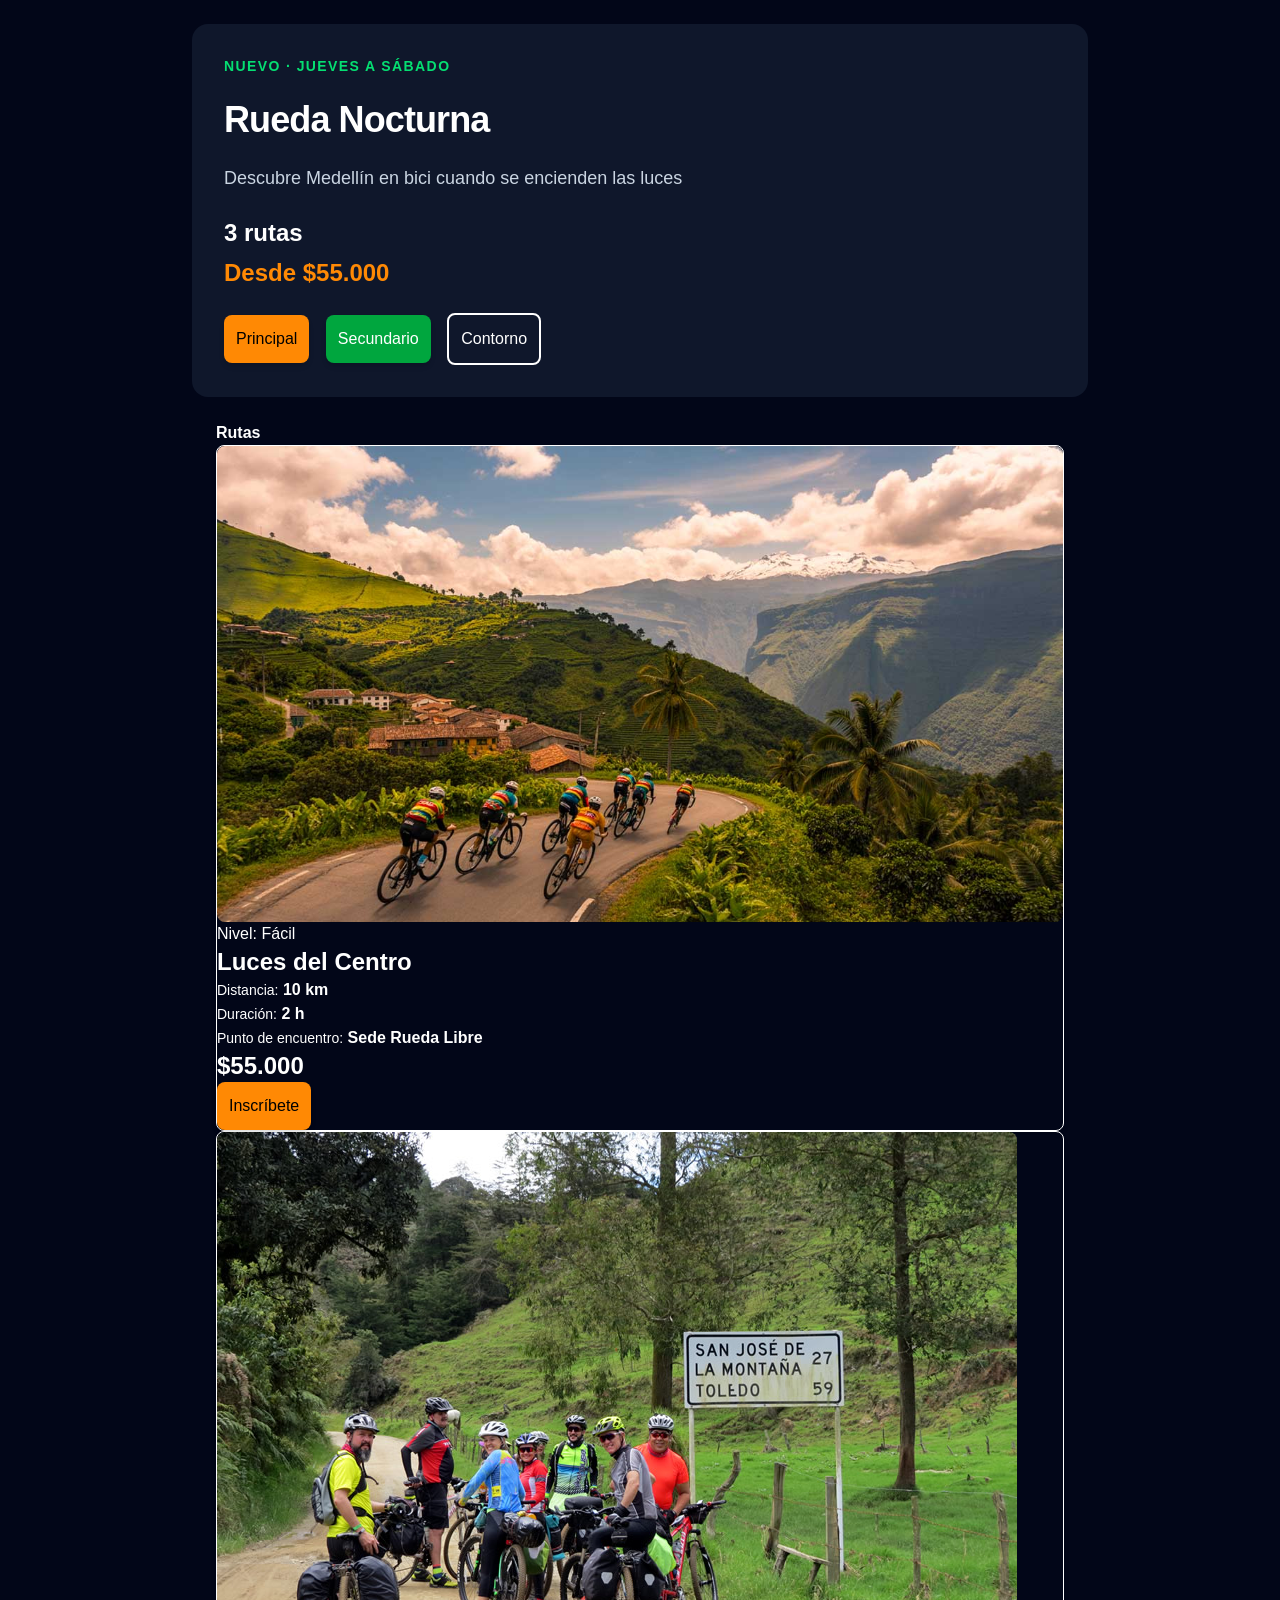
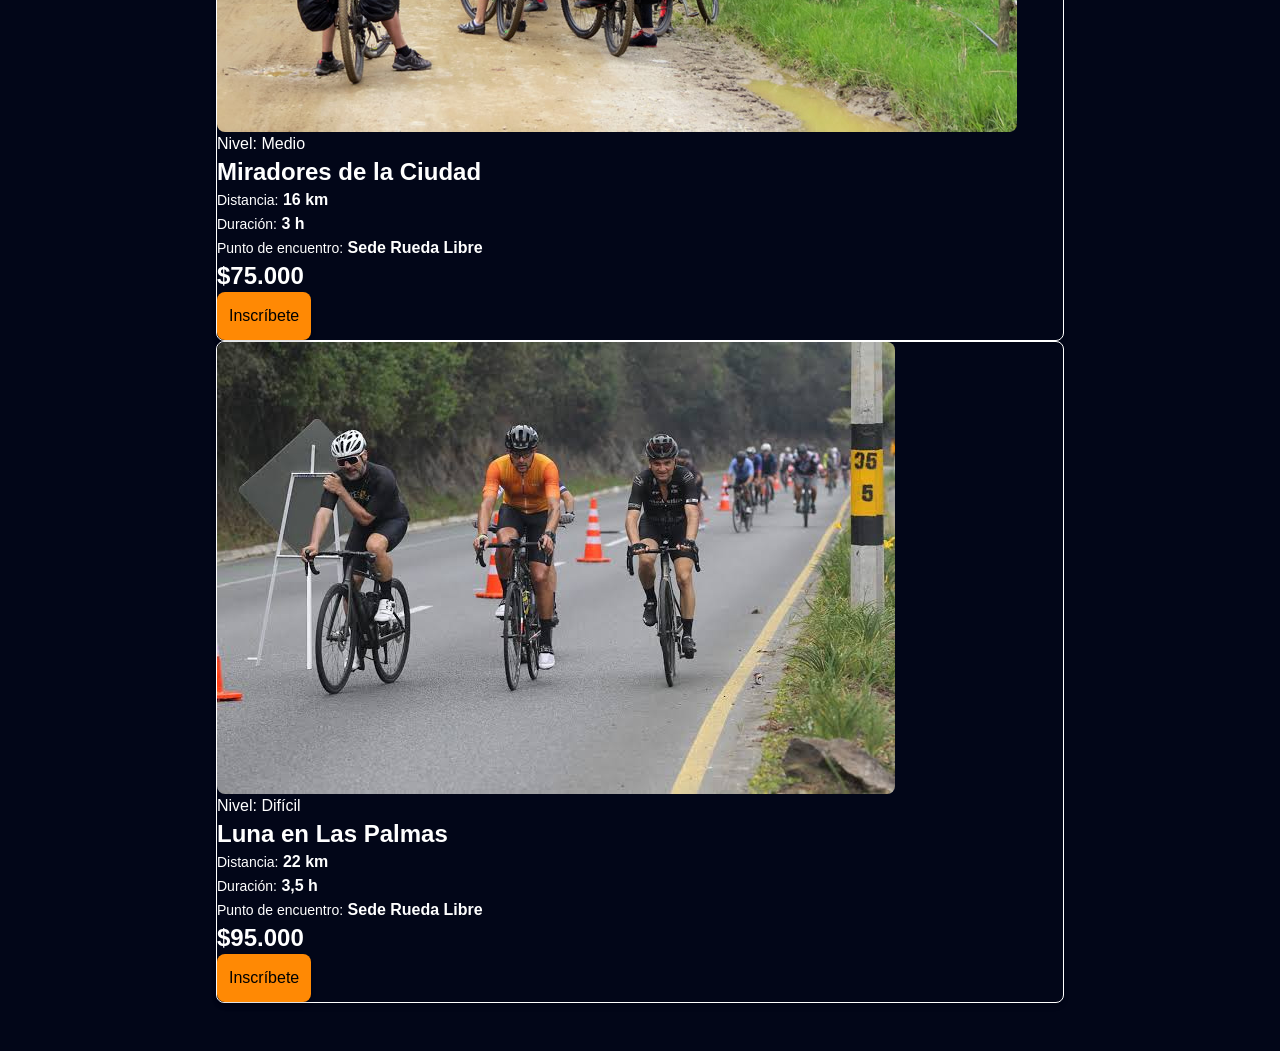
==== nocturna/index.html @ 59d0f322 "feat: creación de tarjetas de rutas nocturnas" ====
<!DOCTYPE html>
<html lang="es">

<head>
    <meta charset="UTF-8">
    <meta name="viewport" content="width=device-width, initial-scale=1.0">

    <title>Rueda Libre | Nocturna</title>
    <link rel="stylesheet" href="./src/output.css">
</head>

<body>

    <main class="min-h-screen bg-slate-950 p-6">
        <section class="mx-auto max-w-4xl rounded-2xl bg-slate-900 p-8 text-white space-y-6">

            <p class="text-sm font-semibold uppercase tracking-widest text-green-400">Nuevo · Jueves a sábado</p>

            <h1 class="text-4xl font-bold tracking-tight">Rueda Nocturna</h1>

            <p class="max-w-2xl text-lg leading-relaxed text-slate-300">
                Descubre Medellín en bici cuando se encienden las luces
            </p>

            <div class="space-y-2">
                <p class="text-2xl font-bold">
                    3 rutas
                </p>

                <p class="text-2xl font-bold text-orange-400">
                    Desde $55.000
                </p>
            </div>


            <div class="space-x-3">

                <!-- Botón principal -->
                <a href="../paginas/reservas.html"
                    class="inline-block bg-orange-400 text-black p-3 rounded-lg shadow-md hover:bg-orange-300 focus:ring-4 focus:ring-orange-300">
                    Principal
                </a>

                <!-- Botón secundario -->
                <a href="../paginas/reservas.html"
                    class="inline-block bg-green-600 text-white p-3 rounded-lg shadow-md hover:bg-green-500 focus:ring-4 focus:ring-green-300">
                    Secundario
                </a>

                <!-- Botón de contorno -->
                <a href="../paginas/reservas.html"
                    class="inline-block border-2 border-white text-white p-3 rounded-lg hover:bg-white hover:text-black focus:ring-4 focus:ring-white">
                    Contorno
                </a>

            </div>

        </section>


        <section class="max-w-4xl mx-auto p-6">

            <h2 class="text-3xl font-bold text-white mb-6">
                Rutas
            </h2>

            <div class="bg-slate-800 text-white rounded-lg border shadow-md hover:shadow-xl p-5 mb-6">

                <img src="../img/ruta.jpg" alt="Luces del Centro" class="w-full h-48 object-cover rounded-lg">

                <p class="bg-green-200 text-green-900 p-2 rounded-lg mt-4">
                    Nivel: Fácil
                </p>

                <h3 class="text-2xl font-bold mt-4">
                    Luces del Centro
                </h3>

                <ul class="mt-4">
                    <li class="mb-2">
                        <span class="text-sm text-gray-500">Distancia:</span>
                        <strong>10 km</strong>
                    </li>
                    <li class="mb-2">
                        <span class="text-sm text-gray-500">Duración:</span>
                        <strong>2 h</strong>
                    </li>
                    <li>
                        <span class="text-sm text-gray-500">Punto de encuentro:</span>
                        <strong>Sede Rueda Libre</strong>
                    </li>
                </ul>

                <p class="text-2xl font-bold text-green-700 mt-4">
                    $55.000
                </p>

                <a href="../paginas/reservas.html"
                    class="inline-block bg-orange-400 text-black p-3 rounded-lg shadow-md hover:bg-orange-300 focus:ring-4 focus:ring-orange-300 mt-4">
                    Inscríbete
                </a>
            </div>

            <div class="bg-slate-800 text-white rounded-lg border shadow-md hover:shadow-xl p-5 mb-6">

                <img src="../img/barrioRuta.jpg" alt="Miradores de la Ciudad"
                    class="w-full h-48 object-cover rounded-lg">

                <p class="bg-yellow-200 text-yellow-900 p-2 rounded-lg mt-4">
                    Nivel: Medio
                </p>

                <h3 class="text-2xl font-bold mt-4">
                    Miradores de la Ciudad
                </h3>

                <ul class="mt-4">
                    <li class="mb-2">
                        <span class="text-sm text-gray-500">Distancia:</span>
                        <strong>16 km</strong>
                    </li>
                    <li class="mb-2">
                        <span class="text-sm text-gray-500">Duración:</span>
                        <strong>3 h</strong>
                    </li>
                    <li>
                        <span class="text-sm text-gray-500">Punto de encuentro:</span>
                        <strong>Sede Rueda Libre</strong>
                    </li>
                </ul>

                <p class="text-2xl font-bold text-green-700 mt-4">
                    $75.000
                </p>

                <a href="../paginas/reservas.html"
                    class="inline-block bg-orange-400 text-black p-3 rounded-lg shadow-md hover:bg-orange-300 focus:ring-4 focus:ring-orange-300 mt-4">
                    Inscríbete
                </a>
            </div>

            <div class="bg-slate-800 text-white rounded-lg border shadow-md hover:shadow-xl p-5 mb-6">

                <img src="../img/palmasRuta.jpg" alt="Luna en Las Palmas" class="w-full h-48 object-cover rounded-lg">

                <p class="bg-red-200 text-red-900 p-2 rounded-lg mt-4">
                    Nivel: Difícil
                </p>

                <h3 class="text-2xl font-bold mt-4">
                    Luna en Las Palmas
                </h3>

                <ul class="mt-4">
                    <li class="mb-2">
                        <span class="text-sm text-gray-500">Distancia:</span>
                        <strong>22 km</strong>
                    </li>
                    <li class="mb-2">
                        <span class="text-sm text-gray-500">Duración:</span>
                        <strong>3,5 h</strong>
                    </li>
                    <li>
                        <span class="text-sm text-gray-500">Punto de encuentro:</span>
                        <strong>Sede Rueda Libre</strong>
                    </li>
                </ul>

                <p class="text-2xl font-bold text-green-700 mt-4">
                    $95.000
                </p>

                <a href="../paginas/reservas.html"
                    class="inline-block bg-orange-400 text-black p-3 rounded-lg shadow-md hover:bg-orange-300 focus:ring-4 focus:ring-orange-300 mt-4">
                    Inscríbete
                </a>
            </div>

        </section>

    </main>

</body>

</html>
---- nocturna/src/output.css ----
/*! tailwindcss v4.3.5 | MIT License | https://tailwindcss.com */
@layer properties;
@layer theme, base, components, utilities;
@layer theme {
  :root, :host {
    --font-sans: -apple-system, BlinkMacSystemFont, "Segoe UI", Roboto, "Helvetica Neue",
      "Noto Sans", Arial, sans-serif, "Apple Color Emoji", "Segoe UI Emoji",
      "Segoe UI Symbol", "Noto Color Emoji";
    --font-mono: ui-monospace, SFMono-Regular, Menlo, Monaco, Consolas, "Liberation Mono",
      "Courier New", monospace;
    --color-orange-300: oklch(83.7% 0.128 66.29);
    --color-orange-400: oklch(75% 0.183 55.934);
    --color-green-300: oklch(87.1% 0.15 154.449);
    --color-green-400: oklch(79.2% 0.209 151.711);
    --color-green-500: oklch(72.3% 0.219 149.579);
    --color-green-600: oklch(62.7% 0.194 149.214);
    --color-slate-300: oklch(86.9% 0.022 252.894);
    --color-slate-900: oklch(20.8% 0.042 265.755);
    --color-slate-950: oklch(12.9% 0.042 264.695);
    --color-black: #000;
    --color-white: #fff;
    --spacing: 0.25rem;
    --container-2xl: 42rem;
    --container-4xl: 56rem;
    --text-sm: 0.875rem;
    --text-sm--line-height: calc(1.25 / 0.875);
    --text-lg: 1.125rem;
    --text-lg--line-height: calc(1.75 / 1.125);
    --text-2xl: 1.5rem;
    --text-2xl--line-height: calc(2 / 1.5);
    --text-4xl: 2.25rem;
    --text-4xl--line-height: calc(2.5 / 2.25);
    --font-weight-semibold: 600;
    --font-weight-bold: 700;
    --tracking-tight: -0.025em;
    --tracking-widest: 0.1em;
    --leading-relaxed: 1.625;
    --radius-lg: 0.5rem;
    --radius-2xl: 1rem;
    --default-font-family: var(--font-sans);
    --default-mono-font-family: var(--font-mono);
  }
}
@layer base {
  *, ::after, ::before, ::backdrop, ::file-selector-button {
    box-sizing: border-box;
    margin: 0;
    padding: 0;
    border: 0 solid;
  }
  html, :host {
    line-height: 1.5;
    -webkit-text-size-adjust: 100%;
    tab-size: 4;
    font-family: var(--default-font-family, -apple-system, BlinkMacSystemFont, "Segoe UI", Roboto, "Helvetica Neue", "Noto Sans", Arial, sans-serif, "Apple Color Emoji", "Segoe UI Emoji", "Segoe UI Symbol", "Noto Color Emoji");
    font-feature-settings: var(--default-font-feature-settings, normal);
    font-variation-settings: var(--default-font-variation-settings, normal);
    -webkit-tap-highlight-color: transparent;
  }
  hr {
    height: 0;
    color: inherit;
    border-top-width: 1px;
  }
  abbr:where([title]) {
    -webkit-text-decoration: underline dotted;
    text-decoration: underline dotted;
  }
  h1, h2, h3, h4, h5, h6 {
    font-size: inherit;
    font-weight: inherit;
  }
  a {
    color: inherit;
    -webkit-text-decoration: inherit;
    text-decoration: inherit;
  }
  b, strong {
    font-weight: bolder;
  }
  code, kbd, samp, pre {
    font-family: var(--default-mono-font-family, ui-monospace, SFMono-Regular, Menlo, Monaco, Consolas, "Liberation Mono", "Courier New", monospace);
    font-feature-settings: var(--default-mono-font-feature-settings, normal);
    font-variation-settings: var(--default-mono-font-variation-settings, normal);
    font-size: 1em;
  }
  small {
    font-size: 80%;
  }
  sub, sup {
    font-size: 75%;
    line-height: 0;
    position: relative;
    vertical-align: baseline;
  }
  sub {
    bottom: -0.25em;
  }
  sup {
    top: -0.5em;
  }
  table {
    text-indent: 0;
    border-color: inherit;
    border-collapse: collapse;
  }
  :-moz-focusring:where(:not(iframe)) {
    outline: auto;
  }
  progress {
    vertical-align: baseline;
  }
  summary {
    display: list-item;
  }
  ol, ul, menu {
    list-style: none;
  }
  img, svg, video, canvas, audio, iframe, embed, object {
    display: block;
    vertical-align: middle;
  }
  img, video {
    max-width: 100%;
    height: auto;
  }
  button, input, select, optgroup, textarea, ::file-selector-button {
    font: inherit;
    font-feature-settings: inherit;
    font-variation-settings: inherit;
    letter-spacing: inherit;
    color: inherit;
    border-radius: 0;
    background-color: transparent;
    opacity: 1;
  }
  :where(select:is([multiple], [size])) optgroup {
    font-weight: bolder;
  }
  :where(select:is([multiple], [size])) optgroup option {
    padding-inline-start: 20px;
  }
  ::file-selector-button {
    margin-inline-end: 4px;
  }
  ::placeholder {
    opacity: 1;
  }
  @supports (not (-webkit-appearance: -apple-pay-button))  or (contain-intrinsic-size: 1px) {
    ::placeholder {
      color: currentcolor;
      @supports (color: color-mix(in lab, red, red)) {
        color: color-mix(in oklab, currentcolor 50%, transparent);
      }
    }
  }
  textarea {
    resize: vertical;
  }
  ::-webkit-search-decoration {
    -webkit-appearance: none;
  }
  ::-webkit-date-and-time-value {
    min-height: 1lh;
    text-align: inherit;
  }
  ::-webkit-datetime-edit {
    display: inline-flex;
  }
  ::-webkit-datetime-edit-fields-wrapper {
    padding: 0;
  }
  ::-webkit-datetime-edit, ::-webkit-datetime-edit-year-field, ::-webkit-datetime-edit-month-field, ::-webkit-datetime-edit-day-field, ::-webkit-datetime-edit-hour-field, ::-webkit-datetime-edit-minute-field, ::-webkit-datetime-edit-second-field, ::-webkit-datetime-edit-millisecond-field, ::-webkit-datetime-edit-meridiem-field {
    padding-block: 0;
  }
  ::-webkit-calendar-picker-indicator {
    line-height: 1;
  }
  :-moz-ui-invalid {
    box-shadow: none;
  }
  button, input:where([type="button"], [type="reset"], [type="submit"]), ::file-selector-button {
    appearance: button;
  }
  ::-webkit-inner-spin-button, ::-webkit-outer-spin-button {
    height: auto;
  }
  [hidden]:where(:not([hidden="until-found"])) {
    display: none !important;
  }
}
@layer utilities {
  .mx-auto {
    margin-inline: auto;
  }
  .inline-block {
    display: inline-block;
  }
  .table {
    display: table;
  }
  .min-h-screen {
    min-height: 100vh;
  }
  .max-w-2xl {
    max-width: var(--container-2xl);
  }
  .max-w-4xl {
    max-width: var(--container-4xl);
  }
  .border-collapse {
    border-collapse: collapse;
  }
  .resize {
    resize: both;
  }
  :where(.space-y-2 > :not(:last-child)) {
    --tw-space-y-reverse: 0;
    margin-block-start: calc(calc(var(--spacing) * 2) * var(--tw-space-y-reverse));
    margin-block-end: calc(calc(var(--spacing) * 2) * calc(1 - var(--tw-space-y-reverse)));
  }
  :where(.space-y-6 > :not(:last-child)) {
    --tw-space-y-reverse: 0;
    margin-block-start: calc(calc(var(--spacing) * 6) * var(--tw-space-y-reverse));
    margin-block-end: calc(calc(var(--spacing) * 6) * calc(1 - var(--tw-space-y-reverse)));
  }
  :where(.space-x-3 > :not(:last-child)) {
    --tw-space-x-reverse: 0;
    margin-inline-start: calc(calc(var(--spacing) * 3) * var(--tw-space-x-reverse));
    margin-inline-end: calc(calc(var(--spacing) * 3) * calc(1 - var(--tw-space-x-reverse)));
  }
  .rounded-2xl {
    border-radius: var(--radius-2xl);
  }
  .rounded-lg {
    border-radius: var(--radius-lg);
  }
  .border {
    border-style: var(--tw-border-style);
    border-width: 1px;
  }
  .border-2 {
    border-style: var(--tw-border-style);
    border-width: 2px;
  }
  .border-white {
    border-color: var(--color-white);
  }
  .bg-green-600 {
    background-color: var(--color-green-600);
  }
  .bg-orange-400 {
    background-color: var(--color-orange-400);
  }
  .bg-slate-900 {
    background-color: var(--color-slate-900);
  }
  .bg-slate-950 {
    background-color: var(--color-slate-950);
  }
  .p-3 {
    padding: calc(var(--spacing) * 3);
  }
  .p-6 {
    padding: calc(var(--spacing) * 6);
  }
  .p-8 {
    padding: calc(var(--spacing) * 8);
  }
  .text-2xl {
    font-size: var(--text-2xl);
    line-height: var(--tw-leading, var(--text-2xl--line-height));
  }
  .text-4xl {
    font-size: var(--text-4xl);
    line-height: var(--tw-leading, var(--text-4xl--line-height));
  }
  .text-lg {
    font-size: var(--text-lg);
    line-height: var(--tw-leading, var(--text-lg--line-height));
  }
  .text-sm {
    font-size: var(--text-sm);
    line-height: var(--tw-leading, var(--text-sm--line-height));
  }
  .leading-relaxed {
    --tw-leading: var(--leading-relaxed);
    line-height: var(--leading-relaxed);
  }
  .font-bold {
    --tw-font-weight: var(--font-weight-bold);
    font-weight: var(--font-weight-bold);
  }
  .font-semibold {
    --tw-font-weight: var(--font-weight-semibold);
    font-weight: var(--font-weight-semibold);
  }
  .tracking-tight {
    --tw-tracking: var(--tracking-tight);
    letter-spacing: var(--tracking-tight);
  }
  .tracking-widest {
    --tw-tracking: var(--tracking-widest);
    letter-spacing: var(--tracking-widest);
  }
  .text-black {
    color: var(--color-black);
  }
  .text-green-400 {
    color: var(--color-green-400);
  }
  .text-orange-400 {
    color: var(--color-orange-400);
  }
  .text-slate-300 {
    color: var(--color-slate-300);
  }
  .text-white {
    color: var(--color-white);
  }
  .uppercase {
    text-transform: uppercase;
  }
  .underline {
    text-decoration-line: underline;
  }
  .shadow-md {
    --tw-shadow: 0 4px 6px -1px var(--tw-shadow-color, rgb(0 0 0 / 0.1)), 0 2px 4px -2px var(--tw-shadow-color, rgb(0 0 0 / 0.1));
    box-shadow: var(--tw-inset-shadow), var(--tw-inset-ring-shadow), var(--tw-ring-offset-shadow), var(--tw-ring-shadow), var(--tw-shadow);
  }
  .outline {
    outline-style: var(--tw-outline-style);
    outline-width: 1px;
  }
  @media (hover: hover) {
    .hover\:bg-green-500:hover {
      background-color: var(--color-green-500);
    }
    .hover\:bg-orange-300:hover {
      background-color: var(--color-orange-300);
    }
    .hover\:bg-white:hover {
      background-color: var(--color-white);
    }
    .hover\:text-black:hover {
      color: var(--color-black);
    }
  }
  .focus\:ring-4:focus {
    --tw-ring-shadow: var(--tw-ring-inset, ) 0 0 0 calc(4px + var(--tw-ring-offset-width)) var(--tw-ring-color, currentcolor);
    box-shadow: var(--tw-inset-shadow), var(--tw-inset-ring-shadow), var(--tw-ring-offset-shadow), var(--tw-ring-shadow), var(--tw-shadow);
  }
  .focus\:ring-green-300:focus {
    --tw-ring-color: var(--color-green-300);
  }
  .focus\:ring-orange-300:focus {
    --tw-ring-color: var(--color-orange-300);
  }
  .focus\:ring-white:focus {
    --tw-ring-color: var(--color-white);
  }
}
@property --tw-space-y-reverse {
  syntax: "*";
  inherits: false;
  initial-value: 0;
}
@property --tw-space-x-reverse {
  syntax: "*";
  inherits: false;
  initial-value: 0;
}
@property --tw-border-style {
  syntax: "*";
  inherits: false;
  initial-value: solid;
}
@property --tw-leading {
  syntax: "*";
  inherits: false;
}
@property --tw-font-weight {
  syntax: "*";
  inherits: false;
}
@property --tw-tracking {
  syntax: "*";
  inherits: false;
}
@property --tw-shadow {
  syntax: "*";
  inherits: false;
  initial-value: 0 0 #0000;
}
@property --tw-shadow-color {
  syntax: "*";
  inherits: false;
}
@property --tw-shadow-alpha {
  syntax: "<percentage>";
  inherits: false;
  initial-value: 100%;
}
@property --tw-inset-shadow {
  syntax: "*";
  inherits: false;
  initial-value: 0 0 #0000;
}
@property --tw-inset-shadow-color {
  syntax: "*";
  inherits: false;
}
@property --tw-inset-shadow-alpha {
  syntax: "<percentage>";
  inherits: false;
  initial-value: 100%;
}
@property --tw-ring-color {
  syntax: "*";
  inherits: false;
}
@property --tw-ring-shadow {
  syntax: "*";
  inherits: false;
  initial-value: 0 0 #0000;
}
@property --tw-inset-ring-color {
  syntax: "*";
  inherits: false;
}
@property --tw-inset-ring-shadow {
  syntax: "*";
  inherits: false;
  initial-value: 0 0 #0000;
}
@property --tw-ring-inset {
  syntax: "*";
  inherits: false;
}
@property --tw-ring-offset-width {
  syntax: "<length>";
  inherits: false;
  initial-value: 0px;
}
@property --tw-ring-offset-color {
  syntax: "*";
  inherits: false;
  initial-value: #fff;
}
@property --tw-ring-offset-shadow {
  syntax: "*";
  inherits: false;
  initial-value: 0 0 #0000;
}
@property --tw-outline-style {
  syntax: "*";
  inherits: false;
  initial-value: solid;
}
@layer properties {
  @supports ((-webkit-hyphens: none) and (not (margin-trim: block))) or ((-moz-orient: inline) and (not (color:rgb(from red r g b)))) {
    *, ::before, ::after, ::backdrop {
      --tw-space-y-reverse: 0;
      --tw-space-x-reverse: 0;
      --tw-border-style: solid;
      --tw-leading: initial;
      --tw-font-weight: initial;
      --tw-tracking: initial;
      --tw-shadow: 0 0 #0000;
      --tw-shadow-color: initial;
      --tw-shadow-alpha: 100%;
      --tw-inset-shadow: 0 0 #0000;
      --tw-inset-shadow-color: initial;
      --tw-inset-shadow-alpha: 100%;
      --tw-ring-color: initial;
      --tw-ring-shadow: 0 0 #0000;
      --tw-inset-ring-color: initial;
      --tw-inset-ring-shadow: 0 0 #0000;
      --tw-ring-inset: initial;
      --tw-ring-offset-width: 0px;
      --tw-ring-offset-color: #fff;
      --tw-ring-offset-shadow: 0 0 #0000;
      --tw-outline-style: solid;
    }
  }
}
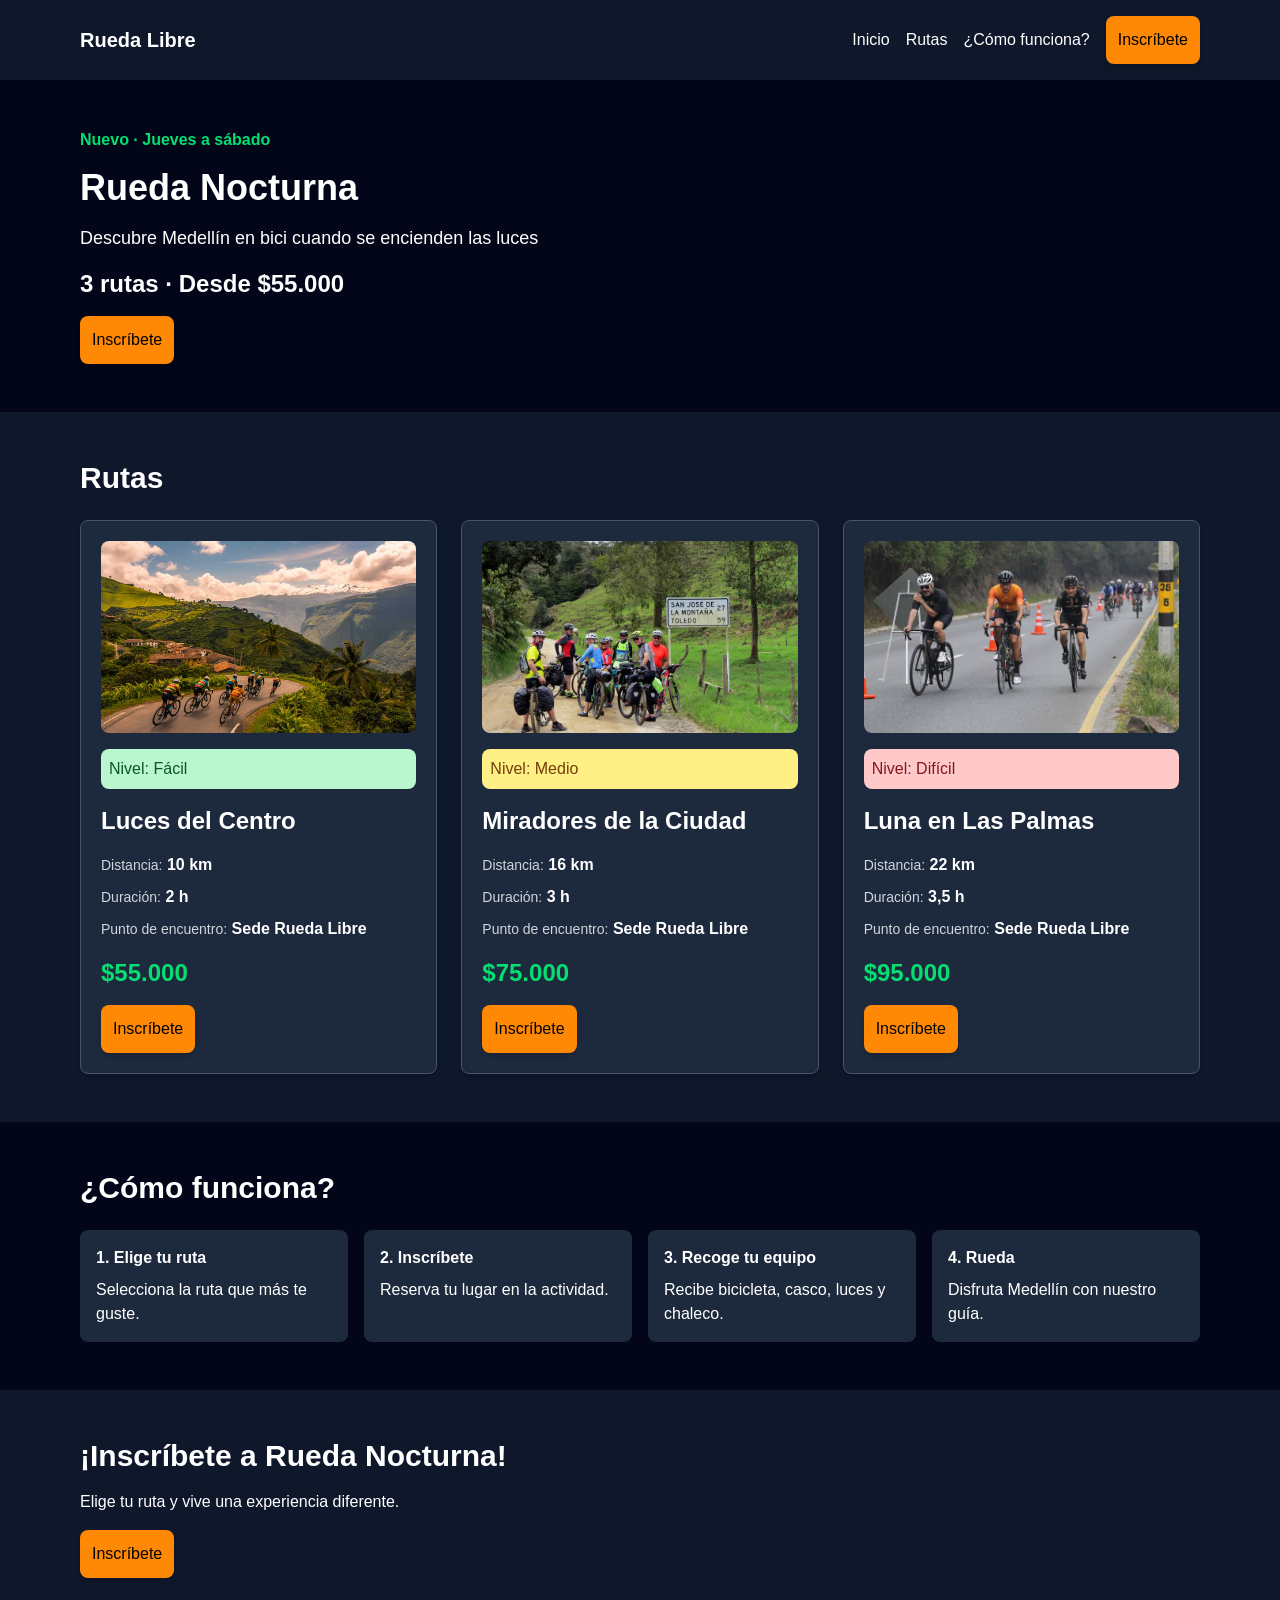
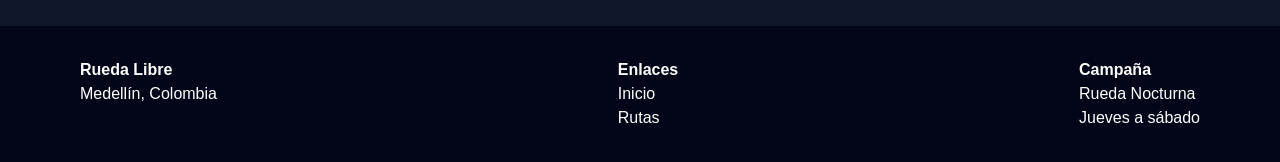
==== commit 059f86cd: "feat: creación del landing nocturna con Tailwind" ====
--- a/nocturna/index.html
+++ b/nocturna/index.html
@@ -9,177 +9,252 @@
     <link rel="stylesheet" href="./src/output.css">
 </head>
 
-<body>
-
-    <main class="min-h-screen bg-slate-950 p-6">
-        <section class="mx-auto max-w-4xl rounded-2xl bg-slate-900 p-8 text-white space-y-6">
-
-            <p class="text-sm font-semibold uppercase tracking-widest text-green-400">Nuevo · Jueves a sábado</p>
-
-            <h1 class="text-4xl font-bold tracking-tight">Rueda Nocturna</h1>
-
-            <p class="max-w-2xl text-lg leading-relaxed text-slate-300">
-                Descubre Medellín en bici cuando se encienden las luces
-            </p>
-
-            <div class="space-y-2">
-                <p class="text-2xl font-bold">
-                    3 rutas
-                </p>
-
-                <p class="text-2xl font-bold text-orange-400">
-                    Desde $55.000
-                </p>
-            </div>
-
-
-            <div class="space-x-3">
-
-                <!-- Botón principal -->
+
+<body class="bg-slate-950 text-white">
+
+    <header class="bg-slate-900 p-4">
+        <div class="max-w-6xl mx-auto px-4 flex justify-between items-center">
+
+            <h2 class="text-xl font-bold"> Rueda Libre</h2>
+
+            <nav class="flex gap-4 items-center">
+                <a href="#inicio">Inicio</a>
+                <a href="#rutas">Rutas</a>
+                <a href="#funciona">¿Cómo funciona?</a>
+                <a href="#inscripcion"
+                    class="inline-block bg-orange-400 text-black p-3 rounded-lg shadow-md hover:bg-orange-300 focus:ring-4 focus:ring-orange-300">
+                    Inscríbete
+                </a>
+            </nav>
+
+        </div>
+    </header>
+
+    <main>
+        <section id="inicio" class="py-12">
+            <div class="max-w-6xl mx-auto px-4">
+
+                <p class="text-green-400 font-bold mb-4">
+                    Nuevo · Jueves a sábado
+                </p>
+
+                <h1 class="text-4xl font-bold mb-4">
+                    Rueda Nocturna
+                </h1>
+
+                <p class="text-lg mb-4">
+                    Descubre Medellín en bici cuando se encienden las luces
+                </p>
+
+                <p class="text-2xl font-bold mb-4">
+                    3 rutas · Desde $55.000
+                </p>
+
+                <a href="#inscripcion"
+                    class="inline-block bg-orange-400 text-black p-3 rounded-lg shadow-md hover:bg-orange-300 focus:ring-4 focus:ring-orange-300">
+                    Inscríbete
+                </a>
+
+            </div>
+        </section>
+
+        <section id="rutas" class="py-12 bg-slate-900">
+            <div class="max-w-6xl mx-auto px-4">
+
+                <h2 class="text-3xl font-bold mb-6">Rutas</h2>
+
+                <div class="grid grid-cols-3 gap-6">
+
+
+                    <div
+                        class="bg-slate-800 text-white rounded-lg border border-slate-600 shadow-md hover:shadow-xl p-5">
+
+                        <img src="../img/ruta.jpg" alt="Luces del Centro"
+                            class="w-full h-48 object-cover rounded-lg">
+
+                        <p class="bg-green-200 text-green-900 p-2 rounded-lg mt-4">
+                            Nivel: Fácil
+                        </p>
+
+                        <h3 class="text-2xl font-bold mt-4">Luces del Centro</h3>
+
+                        <ul class="mt-4">
+                            <li class="mb-2">
+                                <span class="text-sm text-gray-300">Distancia:</span>
+                                <strong>10 km</strong>
+                            </li>
+                            <li class="mb-2">
+                                <span class="text-sm text-gray-300">Duración:</span>
+                                <strong>2 h</strong>
+                            </li>
+                            <li>
+                                <span class="text-sm text-gray-300">Punto de encuentro:</span>
+                                <strong>Sede Rueda Libre</strong>
+                            </li>
+                        </ul>
+
+                        <p class="text-2xl font-bold text-green-400 mt-4">$55.000</p>
+
+                        <a href="../paginas/reservas.html"
+                            class="inline-block bg-orange-400 text-black p-3 rounded-lg shadow-md hover:bg-orange-300 focus:ring-4 focus:ring-orange-300 mt-4">
+                            Inscríbete
+                        </a>
+                    </div>
+
+                    <div
+                        class="bg-slate-800 text-white rounded-lg border border-slate-600 shadow-md hover:shadow-xl p-5">
+
+                        <img src="../img/barrioRuta.jpg" alt="Miradores de la Ciudad"
+                            class="w-full h-48 object-cover rounded-lg">
+
+                        <p class="bg-yellow-200 text-yellow-900 p-2 rounded-lg mt-4">
+                            Nivel: Medio
+                        </p>
+
+                        <h3 class="text-2xl font-bold mt-4">Miradores de la Ciudad</h3>
+
+                        <ul class="mt-4">
+                            <li class="mb-2">
+                                <span class="text-sm text-gray-300">Distancia:</span>
+                                <strong>16 km</strong>
+                            </li>
+                            <li class="mb-2">
+                                <span class="text-sm text-gray-300">Duración:</span>
+                                <strong>3 h</strong>
+                            </li>
+                            <li>
+                                <span class="text-sm text-gray-300">Punto de encuentro:</span>
+                                <strong>Sede Rueda Libre</strong>
+                            </li>
+                        </ul>
+
+                        <p class="text-2xl font-bold text-green-400 mt-4">$75.000</p>
+
+                        <a href="../paginas/reservas.html"
+                            class="inline-block bg-orange-400 text-black p-3 rounded-lg shadow-md hover:bg-orange-300 focus:ring-4 focus:ring-orange-300 mt-4">
+                            Inscríbete
+                        </a>
+                    </div>
+
+                    <div
+                        class="bg-slate-800 text-white rounded-lg border border-slate-600 shadow-md hover:shadow-xl p-5">
+
+                        <img src="../img/palmasRuta.jpg" alt="Luna en Las Palmas"
+                            class="w-full h-48 object-cover rounded-lg">
+
+                        <p class="bg-red-200 text-red-900 p-2 rounded-lg mt-4">
+                            Nivel: Difícil
+                        </p>
+
+                        <h3 class="text-2xl font-bold mt-4">Luna en Las Palmas</h3>
+
+                        <ul class="mt-4">
+                            <li class="mb-2">
+                                <span class="text-sm text-gray-300">Distancia:</span>
+                                <strong>22 km</strong>
+                            </li>
+                            <li class="mb-2">
+                                <span class="text-sm text-gray-300">Duración:</span>
+                                <strong>3,5 h</strong>
+                            </li>
+                            <li>
+                                <span class="text-sm text-gray-300">Punto de encuentro:</span>
+                                <strong>Sede Rueda Libre</strong>
+                            </li>
+                        </ul>
+
+                        <p class="text-2xl font-bold text-green-400 mt-4">$95.000</p>
+
+                        <a href="../paginas/reservas.html"
+                            class="inline-block bg-orange-400 text-black p-3 rounded-lg shadow-md hover:bg-orange-300 focus:ring-4 focus:ring-orange-300 mt-4">
+                            Inscríbete
+                        </a>
+                    </div>
+
+                </div>
+
+            </div>
+        </section>
+
+        <section id="funciona" class="py-12">
+            <div class="max-w-6xl mx-auto px-4">
+
+                <h2 class="text-3xl font-bold mb-6">
+                    ¿Cómo funciona?
+                </h2>
+
+                <div class="grid grid-cols-4 gap-4">
+
+                    <div class="bg-slate-800 p-4 rounded-lg">
+                        <h3 class="font-bold mb-2">1. Elige tu ruta</h3>
+                        <p>Selecciona la ruta que más te guste.</p>
+                    </div>
+
+                    <div class="bg-slate-800 p-4 rounded-lg">
+                        <h3 class="font-bold mb-2">2. Inscríbete</h3>
+                        <p>Reserva tu lugar en la actividad.</p>
+                    </div>
+
+                    <div class="bg-slate-800 p-4 rounded-lg">
+                        <h3 class="font-bold mb-2">3. Recoge tu equipo</h3>
+                        <p>Recibe bicicleta, casco, luces y chaleco.</p>
+                    </div>
+
+                    <div class="bg-slate-800 p-4 rounded-lg">
+                        <h3 class="font-bold mb-2">4. Rueda</h3>
+                        <p>Disfruta Medellín con nuestro guía.</p>
+                    </div>
+
+                </div>
+
+            </div>
+        </section>
+
+        <section id="inscripcion" class="py-12 bg-slate-900">
+            <div class="max-w-6xl mx-auto px-4">
+
+                <h2 class="text-3xl font-bold mb-4">
+                    ¡Inscríbete a Rueda Nocturna!
+                </h2>
+
+                <p class="mb-4">
+                    Elige tu ruta y vive una experiencia diferente.
+                </p>
+
                 <a href="../paginas/reservas.html"
                     class="inline-block bg-orange-400 text-black p-3 rounded-lg shadow-md hover:bg-orange-300 focus:ring-4 focus:ring-orange-300">
-                    Principal
-                </a>
-
-                <!-- Botón secundario -->
-                <a href="../paginas/reservas.html"
-                    class="inline-block bg-green-600 text-white p-3 rounded-lg shadow-md hover:bg-green-500 focus:ring-4 focus:ring-green-300">
-                    Secundario
-                </a>
-
-                <!-- Botón de contorno -->
-                <a href="../paginas/reservas.html"
-                    class="inline-block border-2 border-white text-white p-3 rounded-lg hover:bg-white hover:text-black focus:ring-4 focus:ring-white">
-                    Contorno
-                </a>
-
-            </div>
-
-        </section>
-
-
-        <section class="max-w-4xl mx-auto p-6">
-
-            <h2 class="text-3xl font-bold text-white mb-6">
-                Rutas
-            </h2>
-
-            <div class="bg-slate-800 text-white rounded-lg border shadow-md hover:shadow-xl p-5 mb-6">
-
-                <img src="../img/ruta.jpg" alt="Luces del Centro" class="w-full h-48 object-cover rounded-lg">
-
-                <p class="bg-green-200 text-green-900 p-2 rounded-lg mt-4">
-                    Nivel: Fácil
-                </p>
-
-                <h3 class="text-2xl font-bold mt-4">
-                    Luces del Centro
-                </h3>
-
-                <ul class="mt-4">
-                    <li class="mb-2">
-                        <span class="text-sm text-gray-500">Distancia:</span>
-                        <strong>10 km</strong>
-                    </li>
-                    <li class="mb-2">
-                        <span class="text-sm text-gray-500">Duración:</span>
-                        <strong>2 h</strong>
-                    </li>
-                    <li>
-                        <span class="text-sm text-gray-500">Punto de encuentro:</span>
-                        <strong>Sede Rueda Libre</strong>
-                    </li>
-                </ul>
-
-                <p class="text-2xl font-bold text-green-700 mt-4">
-                    $55.000
-                </p>
-
-                <a href="../paginas/reservas.html"
-                    class="inline-block bg-orange-400 text-black p-3 rounded-lg shadow-md hover:bg-orange-300 focus:ring-4 focus:ring-orange-300 mt-4">
                     Inscríbete
                 </a>
-            </div>
-
-            <div class="bg-slate-800 text-white rounded-lg border shadow-md hover:shadow-xl p-5 mb-6">
-
-                <img src="../img/barrioRuta.jpg" alt="Miradores de la Ciudad"
-                    class="w-full h-48 object-cover rounded-lg">
-
-                <p class="bg-yellow-200 text-yellow-900 p-2 rounded-lg mt-4">
-                    Nivel: Medio
-                </p>
-
-                <h3 class="text-2xl font-bold mt-4">
-                    Miradores de la Ciudad
-                </h3>
-
-                <ul class="mt-4">
-                    <li class="mb-2">
-                        <span class="text-sm text-gray-500">Distancia:</span>
-                        <strong>16 km</strong>
-                    </li>
-                    <li class="mb-2">
-                        <span class="text-sm text-gray-500">Duración:</span>
-                        <strong>3 h</strong>
-                    </li>
-                    <li>
-                        <span class="text-sm text-gray-500">Punto de encuentro:</span>
-                        <strong>Sede Rueda Libre</strong>
-                    </li>
-                </ul>
-
-                <p class="text-2xl font-bold text-green-700 mt-4">
-                    $75.000
-                </p>
-
-                <a href="../paginas/reservas.html"
-                    class="inline-block bg-orange-400 text-black p-3 rounded-lg shadow-md hover:bg-orange-300 focus:ring-4 focus:ring-orange-300 mt-4">
-                    Inscríbete
-                </a>
-            </div>
-
-            <div class="bg-slate-800 text-white rounded-lg border shadow-md hover:shadow-xl p-5 mb-6">
-
-                <img src="../img/palmasRuta.jpg" alt="Luna en Las Palmas" class="w-full h-48 object-cover rounded-lg">
-
-                <p class="bg-red-200 text-red-900 p-2 rounded-lg mt-4">
-                    Nivel: Difícil
-                </p>
-
-                <h3 class="text-2xl font-bold mt-4">
-                    Luna en Las Palmas
-                </h3>
-
-                <ul class="mt-4">
-                    <li class="mb-2">
-                        <span class="text-sm text-gray-500">Distancia:</span>
-                        <strong>22 km</strong>
-                    </li>
-                    <li class="mb-2">
-                        <span class="text-sm text-gray-500">Duración:</span>
-                        <strong>3,5 h</strong>
-                    </li>
-                    <li>
-                        <span class="text-sm text-gray-500">Punto de encuentro:</span>
-                        <strong>Sede Rueda Libre</strong>
-                    </li>
-                </ul>
-
-                <p class="text-2xl font-bold text-green-700 mt-4">
-                    $95.000
-                </p>
-
-                <a href="../paginas/reservas.html"
-                    class="inline-block bg-orange-400 text-black p-3 rounded-lg shadow-md hover:bg-orange-300 focus:ring-4 focus:ring-orange-300 mt-4">
-                    Inscríbete
-                </a>
-            </div>
-
+
+            </div>
         </section>
 
     </main>
 
+    <footer class="bg-slate-950 py-8">
+        <div class="max-w-6xl mx-auto px-4 flex justify-between gap-6">
+
+            <div>
+                <h3 class="font-bold">Rueda Libre</h3>
+                <p>Medellín, Colombia</p>
+            </div>
+
+            <div>
+                <h3 class="font-bold">Enlaces</h3>
+                <a href="#inicio">Inicio</a>
+                <a href="#rutas" class="block">Rutas</a>
+            </div>
+
+            <div>
+                <h3 class="font-bold">Campaña</h3>
+                <p>Rueda Nocturna</p>
+                <p>Jueves a sábado</p>
+            </div>
+
+        </div>
+    </footer>
+
 </body>
 
+
 </html>
--- a/nocturna/src/output.css
+++ b/nocturna/src/output.css
@@ -8,26 +8,48 @@
       "Segoe UI Symbol", "Noto Color Emoji";
     --font-mono: ui-monospace, SFMono-Regular, Menlo, Monaco, Consolas, "Liberation Mono",
       "Courier New", monospace;
+    --color-red-200: oklch(88.5% 0.062 18.334);
+    --color-red-900: oklch(39.6% 0.141 25.723);
     --color-orange-300: oklch(83.7% 0.128 66.29);
     --color-orange-400: oklch(75% 0.183 55.934);
+    --color-yellow-100: oklch(97.3% 0.071 103.193);
+    --color-yellow-200: oklch(94.5% 0.129 101.54);
+    --color-yellow-600: oklch(68.1% 0.162 75.834);
+    --color-yellow-900: oklch(42.1% 0.095 57.708);
+    --color-green-100: oklch(96.2% 0.044 156.743);
+    --color-green-200: oklch(92.5% 0.084 155.995);
     --color-green-300: oklch(87.1% 0.15 154.449);
     --color-green-400: oklch(79.2% 0.209 151.711);
     --color-green-500: oklch(72.3% 0.219 149.579);
     --color-green-600: oklch(62.7% 0.194 149.214);
+    --color-green-700: oklch(52.7% 0.154 150.069);
+    --color-green-900: oklch(39.3% 0.095 152.535);
+    --color-blue-100: oklch(93.2% 0.032 255.585);
+    --color-blue-600: oklch(54.6% 0.245 262.881);
+    --color-blue-900: oklch(37.9% 0.146 265.522);
     --color-slate-300: oklch(86.9% 0.022 252.894);
+    --color-slate-600: oklch(44.6% 0.043 257.281);
+    --color-slate-800: oklch(27.9% 0.041 260.031);
     --color-slate-900: oklch(20.8% 0.042 265.755);
     --color-slate-950: oklch(12.9% 0.042 264.695);
+    --color-gray-300: oklch(87.2% 0.01 258.338);
+    --color-gray-500: oklch(55.1% 0.027 264.364);
     --color-black: #000;
     --color-white: #fff;
     --spacing: 0.25rem;
     --container-2xl: 42rem;
     --container-4xl: 56rem;
+    --container-6xl: 72rem;
     --text-sm: 0.875rem;
     --text-sm--line-height: calc(1.25 / 0.875);
     --text-lg: 1.125rem;
     --text-lg--line-height: calc(1.75 / 1.125);
+    --text-xl: 1.25rem;
+    --text-xl--line-height: calc(1.75 / 1.25);
     --text-2xl: 1.5rem;
     --text-2xl--line-height: calc(2 / 1.5);
+    --text-3xl: 1.875rem;
+    --text-3xl--line-height: calc(2.25 / 1.875);
     --text-4xl: 2.25rem;
     --text-4xl--line-height: calc(2.5 / 2.25);
     --font-weight-semibold: 600;
@@ -193,26 +215,71 @@
   .mx-auto {
     margin-inline: auto;
   }
+  .mt-2 {
+    margin-top: calc(var(--spacing) * 2);
+  }
+  .mt-4 {
+    margin-top: calc(var(--spacing) * 4);
+  }
+  .mb-2 {
+    margin-bottom: calc(var(--spacing) * 2);
+  }
+  .mb-4 {
+    margin-bottom: calc(var(--spacing) * 4);
+  }
+  .mb-6 {
+    margin-bottom: calc(var(--spacing) * 6);
+  }
+  .mb-8 {
+    margin-bottom: calc(var(--spacing) * 8);
+  }
+  .block {
+    display: block;
+  }
+  .flex {
+    display: flex;
+  }
+  .grid {
+    display: grid;
+  }
   .inline-block {
     display: inline-block;
   }
-  .table {
-    display: table;
+  .h-48 {
+    height: calc(var(--spacing) * 48);
   }
   .min-h-screen {
     min-height: 100vh;
   }
+  .w-full {
+    width: 100%;
+  }
   .max-w-2xl {
     max-width: var(--container-2xl);
   }
   .max-w-4xl {
     max-width: var(--container-4xl);
   }
-  .border-collapse {
-    border-collapse: collapse;
-  }
-  .resize {
-    resize: both;
+  .max-w-6xl {
+    max-width: var(--container-6xl);
+  }
+  .grid-cols-3 {
+    grid-template-columns: repeat(3, minmax(0, 1fr));
+  }
+  .grid-cols-4 {
+    grid-template-columns: repeat(4, minmax(0, 1fr));
+  }
+  .items-center {
+    align-items: center;
+  }
+  .justify-between {
+    justify-content: space-between;
+  }
+  .gap-4 {
+    gap: calc(var(--spacing) * 4);
+  }
+  .gap-6 {
+    gap: calc(var(--spacing) * 6);
   }
   :where(.space-y-2 > :not(:last-child)) {
     --tw-space-y-reverse: 0;
@@ -243,34 +310,99 @@
     border-style: var(--tw-border-style);
     border-width: 2px;
   }
+  .border-l-4 {
+    border-left-style: var(--tw-border-style);
+    border-left-width: 4px;
+  }
+  .border-blue-600 {
+    border-color: var(--color-blue-600);
+  }
+  .border-green-600 {
+    border-color: var(--color-green-600);
+  }
+  .border-slate-600 {
+    border-color: var(--color-slate-600);
+  }
   .border-white {
     border-color: var(--color-white);
   }
+  .border-yellow-600 {
+    border-color: var(--color-yellow-600);
+  }
+  .bg-blue-100 {
+    background-color: var(--color-blue-100);
+  }
+  .bg-green-100 {
+    background-color: var(--color-green-100);
+  }
+  .bg-green-200 {
+    background-color: var(--color-green-200);
+  }
   .bg-green-600 {
     background-color: var(--color-green-600);
   }
   .bg-orange-400 {
     background-color: var(--color-orange-400);
   }
+  .bg-red-200 {
+    background-color: var(--color-red-200);
+  }
+  .bg-slate-800 {
+    background-color: var(--color-slate-800);
+  }
   .bg-slate-900 {
     background-color: var(--color-slate-900);
   }
   .bg-slate-950 {
     background-color: var(--color-slate-950);
   }
+  .bg-white {
+    background-color: var(--color-white);
+  }
+  .bg-yellow-100 {
+    background-color: var(--color-yellow-100);
+  }
+  .bg-yellow-200 {
+    background-color: var(--color-yellow-200);
+  }
+  .object-cover {
+    object-fit: cover;
+  }
+  .p-2 {
+    padding: calc(var(--spacing) * 2);
+  }
   .p-3 {
     padding: calc(var(--spacing) * 3);
   }
+  .p-4 {
+    padding: calc(var(--spacing) * 4);
+  }
+  .p-5 {
+    padding: calc(var(--spacing) * 5);
+  }
   .p-6 {
     padding: calc(var(--spacing) * 6);
   }
   .p-8 {
     padding: calc(var(--spacing) * 8);
+  }
+  .px-4 {
+    padding-inline: calc(var(--spacing) * 4);
+  }
+  .py-8 {
+    padding-block: calc(var(--spacing) * 8);
+  }
+  .py-12 {
+    padding-block: calc(var(--spacing) * 12);
   }
   .text-2xl {
     font-size: var(--text-2xl);
     line-height: var(--tw-leading, var(--text-2xl--line-height));
   }
+  .text-3xl {
+    font-size: var(--text-3xl);
+    line-height: var(--tw-leading, var(--text-3xl--line-height));
+  }
   .text-4xl {
     font-size: var(--text-4xl);
     line-height: var(--tw-leading, var(--text-4xl--line-height));
@@ -283,6 +415,10 @@
     font-size: var(--text-sm);
     line-height: var(--tw-leading, var(--text-sm--line-height));
   }
+  .text-xl {
+    font-size: var(--text-xl);
+    line-height: var(--tw-leading, var(--text-xl--line-height));
+  }
   .leading-relaxed {
     --tw-leading: var(--leading-relaxed);
     line-height: var(--leading-relaxed);
@@ -306,31 +442,39 @@
   .text-black {
     color: var(--color-black);
   }
+  .text-blue-900 {
+    color: var(--color-blue-900);
+  }
+  .text-gray-300 {
+    color: var(--color-gray-300);
+  }
   .text-green-400 {
     color: var(--color-green-400);
   }
+  .text-green-900 {
+    color: var(--color-green-900);
+  }
   .text-orange-400 {
     color: var(--color-orange-400);
   }
+  .text-red-900 {
+    color: var(--color-red-900);
+  }
   .text-slate-300 {
     color: var(--color-slate-300);
   }
   .text-white {
     color: var(--color-white);
   }
+  .text-yellow-900 {
+    color: var(--color-yellow-900);
+  }
   .uppercase {
     text-transform: uppercase;
-  }
-  .underline {
-    text-decoration-line: underline;
   }
   .shadow-md {
     --tw-shadow: 0 4px 6px -1px var(--tw-shadow-color, rgb(0 0 0 / 0.1)), 0 2px 4px -2px var(--tw-shadow-color, rgb(0 0 0 / 0.1));
     box-shadow: var(--tw-inset-shadow), var(--tw-inset-ring-shadow), var(--tw-ring-offset-shadow), var(--tw-ring-shadow), var(--tw-shadow);
-  }
-  .outline {
-    outline-style: var(--tw-outline-style);
-    outline-width: 1px;
   }
   @media (hover: hover) {
     .hover\:bg-green-500:hover {
@@ -345,6 +489,10 @@
     .hover\:text-black:hover {
       color: var(--color-black);
     }
+    .hover\:shadow-xl:hover {
+      --tw-shadow: 0 20px 25px -5px var(--tw-shadow-color, rgb(0 0 0 / 0.1)), 0 8px 10px -6px var(--tw-shadow-color, rgb(0 0 0 / 0.1));
+      box-shadow: var(--tw-inset-shadow), var(--tw-inset-ring-shadow), var(--tw-ring-offset-shadow), var(--tw-ring-shadow), var(--tw-shadow);
+    }
   }
   .focus\:ring-4:focus {
     --tw-ring-shadow: var(--tw-ring-inset, ) 0 0 0 calc(4px + var(--tw-ring-offset-width)) var(--tw-ring-color, currentcolor);
@@ -451,11 +599,6 @@
   syntax: "*";
   inherits: false;
   initial-value: 0 0 #0000;
-}
-@property --tw-outline-style {
-  syntax: "*";
-  inherits: false;
-  initial-value: solid;
 }
 @layer properties {
   @supports ((-webkit-hyphens: none) and (not (margin-trim: block))) or ((-moz-orient: inline) and (not (color:rgb(from red r g b)))) {
@@ -480,7 +623,6 @@
       --tw-ring-offset-width: 0px;
       --tw-ring-offset-color: #fff;
       --tw-ring-offset-shadow: 0 0 #0000;
-      --tw-outline-style: solid;
     }
   }
 }
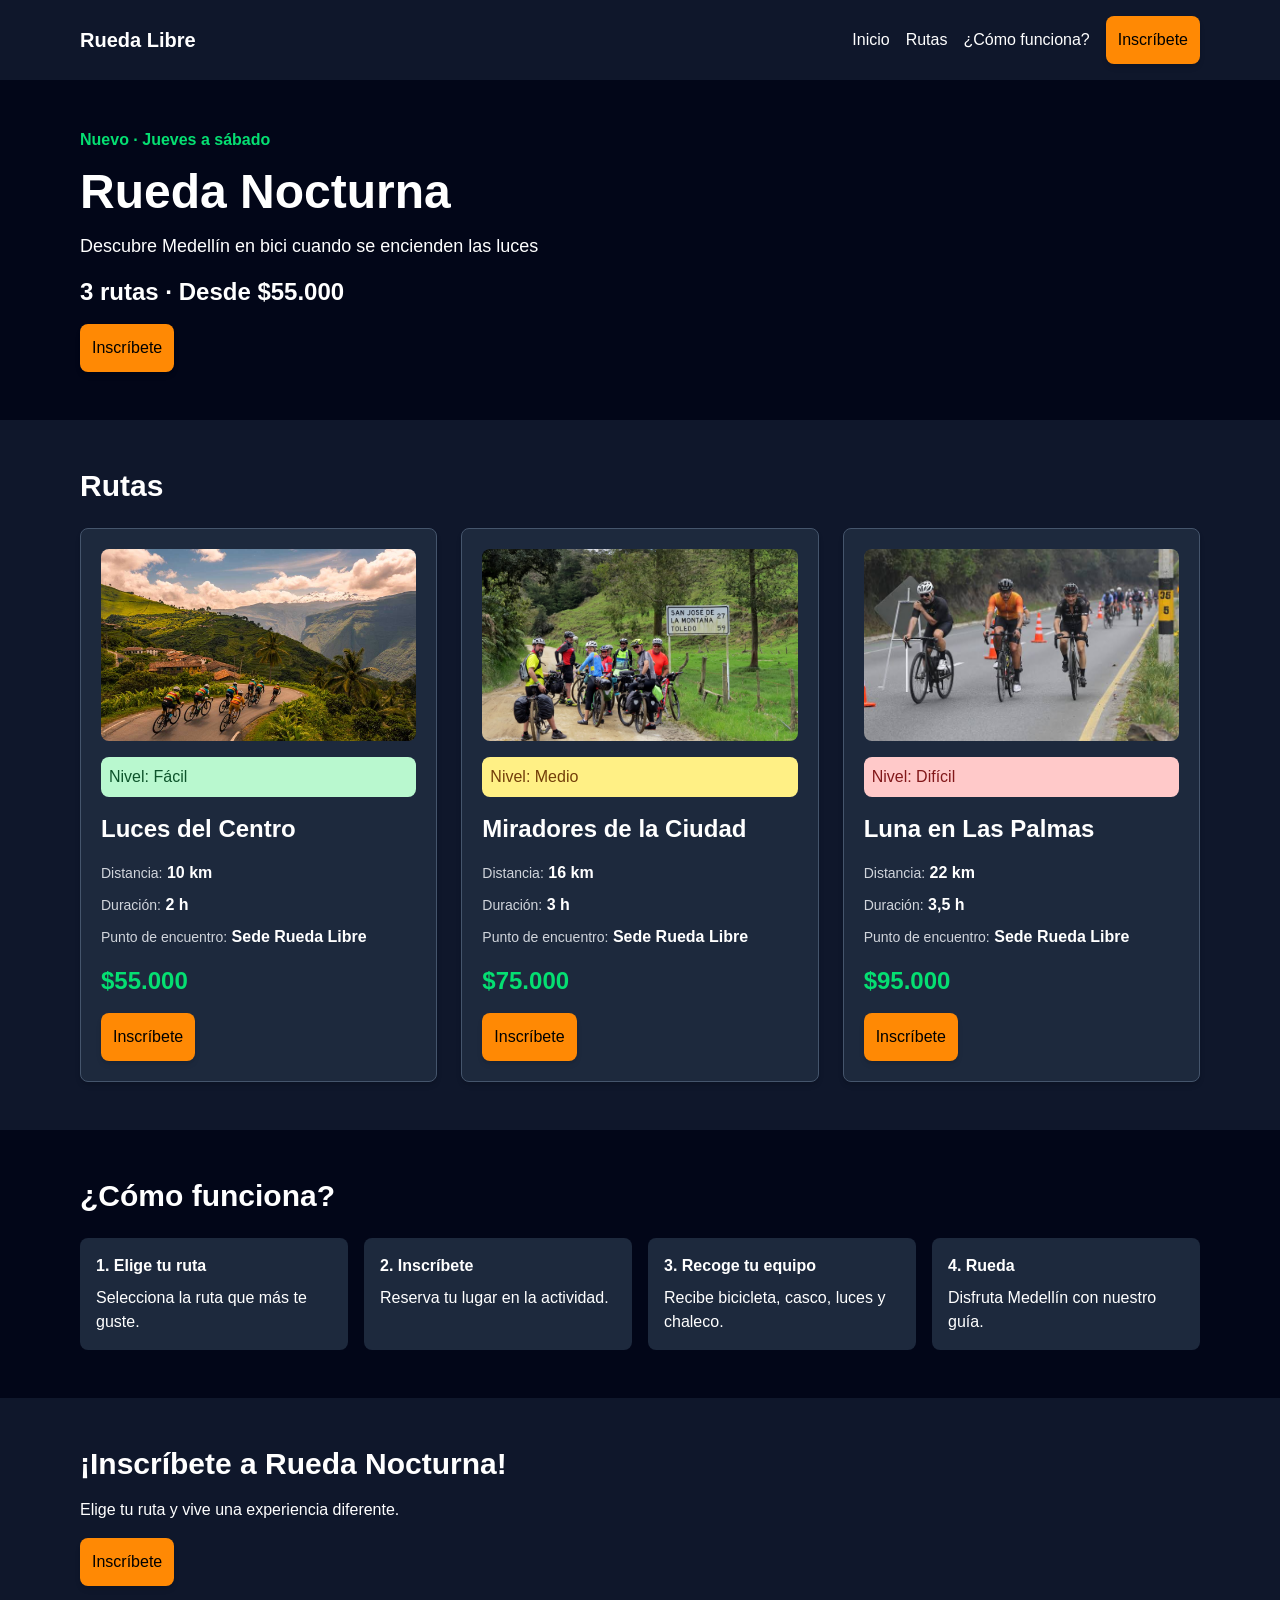
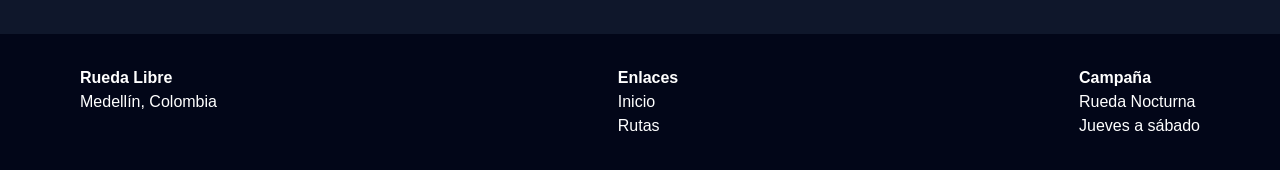
==== commit c04f1872: "feat: landing nocturna responsive" ====
--- a/nocturna/index.html
+++ b/nocturna/index.html
@@ -13,64 +13,63 @@
 <body class="bg-slate-950 text-white">
 
     <header class="bg-slate-900 p-4">
-        <div class="max-w-6xl mx-auto px-4 flex justify-between items-center">
+        <div class="max-w-6xl mx-auto px-4 flex flex-col md:flex-row justify-between items-center gap-4">
 
             <h2 class="text-xl font-bold"> Rueda Libre</h2>
 
             <nav class="flex gap-4 items-center">
-                <a href="#inicio">Inicio</a>
-                <a href="#rutas">Rutas</a>
-                <a href="#funciona">¿Cómo funciona?</a>
+                <a href="#inicio" class="hidden md:inline">Inicio</a>
+                <a href="#rutas" class="hidden md:inline">Rutas</a>
+                <a href="#funciona" class="hidden md:inline">¿Cómo funciona?</a>
+                <a href="#inscripcion"
+                    class="inline-block bg-orange-400 text-black p-3 rounded-lg shadow-md hover:bg-orange-300 focus:ring-4 focus:ring-orange-300 text-sm md:text-base">
+                    Inscríbete
+                </a>
+
+            </nav>
+
+        </div>
+    </header>
+
+    <main>
+        <section id="inicio" class="py-8 md:py-12">
+            <div class="max-w-6xl mx-auto px-4">
+
+                <p class="text-green-400 font-bold mb-4">
+                    Nuevo · Jueves a sábado
+                </p>
+
+                <h1 class="text-3xl sm:text-4xl lg:text-5xl font-bold mb-4">
+                    Rueda Nocturna
+                </h1>
+
+                <p class="text-lg mb-4">
+                    Descubre Medellín en bici cuando se encienden las luces
+                </p>
+
+                <p class="text-2xl font-bold mb-4">
+                    3 rutas · Desde $55.000
+                </p>
+
                 <a href="#inscripcion"
                     class="inline-block bg-orange-400 text-black p-3 rounded-lg shadow-md hover:bg-orange-300 focus:ring-4 focus:ring-orange-300">
                     Inscríbete
                 </a>
-            </nav>
-
-        </div>
-    </header>
-
-    <main>
-        <section id="inicio" class="py-12">
-            <div class="max-w-6xl mx-auto px-4">
-
-                <p class="text-green-400 font-bold mb-4">
-                    Nuevo · Jueves a sábado
-                </p>
-
-                <h1 class="text-4xl font-bold mb-4">
-                    Rueda Nocturna
-                </h1>
-
-                <p class="text-lg mb-4">
-                    Descubre Medellín en bici cuando se encienden las luces
-                </p>
-
-                <p class="text-2xl font-bold mb-4">
-                    3 rutas · Desde $55.000
-                </p>
-
-                <a href="#inscripcion"
-                    class="inline-block bg-orange-400 text-black p-3 rounded-lg shadow-md hover:bg-orange-300 focus:ring-4 focus:ring-orange-300">
-                    Inscríbete
-                </a>
-
-            </div>
-        </section>
-
-        <section id="rutas" class="py-12 bg-slate-900">
+
+            </div>
+        </section>
+
+        <section id="rutas" class="py-8 md:py-12 bg-slate-900">
             <div class="max-w-6xl mx-auto px-4">
 
                 <h2 class="text-3xl font-bold mb-6">Rutas</h2>
 
-                <div class="grid grid-cols-3 gap-6">
-
+                <div class="grid grid-cols-1 sm:grid-cols-2 lg:grid-cols-3 gap-6">
 
                     <div
                         class="bg-slate-800 text-white rounded-lg border border-slate-600 shadow-md hover:shadow-xl p-5">
 
-                        <img src="../img/ruta.jpg" alt="Luces del Centro"
-                            class="w-full h-48 object-cover rounded-lg">
+                        <img src="../img/ruta.jpg" alt="Luces del Centro" class="w-full h-48 object-cover rounded-lg">
 
                         <p class="bg-green-200 text-green-900 p-2 rounded-lg mt-4">
                             Nivel: Fácil
@@ -176,14 +175,14 @@
             </div>
         </section>
 
-        <section id="funciona" class="py-12">
+        <section id="funciona" class="py-8 md:py-12">
             <div class="max-w-6xl mx-auto px-4">
 
                 <h2 class="text-3xl font-bold mb-6">
                     ¿Cómo funciona?
                 </h2>
 
-                <div class="grid grid-cols-4 gap-4">
+                <div class="grid grid-cols-1 sm:grid-cols-2 lg:grid-cols-4 gap-4">
 
                     <div class="bg-slate-800 p-4 rounded-lg">
                         <h3 class="font-bold mb-2">1. Elige tu ruta</h3>
--- a/nocturna/src/output.css
+++ b/nocturna/src/output.css
@@ -22,7 +22,6 @@
     --color-green-400: oklch(79.2% 0.209 151.711);
     --color-green-500: oklch(72.3% 0.219 149.579);
     --color-green-600: oklch(62.7% 0.194 149.214);
-    --color-green-700: oklch(52.7% 0.154 150.069);
     --color-green-900: oklch(39.3% 0.095 152.535);
     --color-blue-100: oklch(93.2% 0.032 255.585);
     --color-blue-600: oklch(54.6% 0.245 262.881);
@@ -33,7 +32,6 @@
     --color-slate-900: oklch(20.8% 0.042 265.755);
     --color-slate-950: oklch(12.9% 0.042 264.695);
     --color-gray-300: oklch(87.2% 0.01 258.338);
-    --color-gray-500: oklch(55.1% 0.027 264.364);
     --color-black: #000;
     --color-white: #fff;
     --spacing: 0.25rem;
@@ -42,6 +40,8 @@
     --container-6xl: 72rem;
     --text-sm: 0.875rem;
     --text-sm--line-height: calc(1.25 / 0.875);
+    --text-base: 1rem;
+    --text-base--line-height: calc(1.5 / 1);
     --text-lg: 1.125rem;
     --text-lg--line-height: calc(1.75 / 1.125);
     --text-xl: 1.25rem;
@@ -52,6 +52,8 @@
     --text-3xl--line-height: calc(2.25 / 1.875);
     --text-4xl: 2.25rem;
     --text-4xl--line-height: calc(2.5 / 2.25);
+    --text-5xl: 3rem;
+    --text-5xl--line-height: 1;
     --font-weight-semibold: 600;
     --font-weight-bold: 700;
     --tracking-tight: -0.025em;
@@ -242,6 +244,9 @@
   .grid {
     display: grid;
   }
+  .hidden {
+    display: none;
+  }
   .inline-block {
     display: inline-block;
   }
@@ -263,11 +268,11 @@
   .max-w-6xl {
     max-width: var(--container-6xl);
   }
-  .grid-cols-3 {
-    grid-template-columns: repeat(3, minmax(0, 1fr));
-  }
-  .grid-cols-4 {
-    grid-template-columns: repeat(4, minmax(0, 1fr));
+  .grid-cols-1 {
+    grid-template-columns: repeat(1, minmax(0, 1fr));
+  }
+  .flex-col {
+    flex-direction: column;
   }
   .items-center {
     align-items: center;
@@ -506,6 +511,42 @@
   }
   .focus\:ring-white:focus {
     --tw-ring-color: var(--color-white);
+  }
+  @media (width >= 40rem) {
+    .sm\:grid-cols-2 {
+      grid-template-columns: repeat(2, minmax(0, 1fr));
+    }
+    .sm\:text-4xl {
+      font-size: var(--text-4xl);
+      line-height: var(--tw-leading, var(--text-4xl--line-height));
+    }
+  }
+  @media (width >= 48rem) {
+    .md\:inline {
+      display: inline;
+    }
+    .md\:flex-row {
+      flex-direction: row;
+    }
+    .md\:py-12 {
+      padding-block: calc(var(--spacing) * 12);
+    }
+    .md\:text-base {
+      font-size: var(--text-base);
+      line-height: var(--tw-leading, var(--text-base--line-height));
+    }
+  }
+  @media (width >= 64rem) {
+    .lg\:grid-cols-3 {
+      grid-template-columns: repeat(3, minmax(0, 1fr));
+    }
+    .lg\:grid-cols-4 {
+      grid-template-columns: repeat(4, minmax(0, 1fr));
+    }
+    .lg\:text-5xl {
+      font-size: var(--text-5xl);
+      line-height: var(--tw-leading, var(--text-5xl--line-height));
+    }
   }
 }
 @property --tw-space-y-reverse {
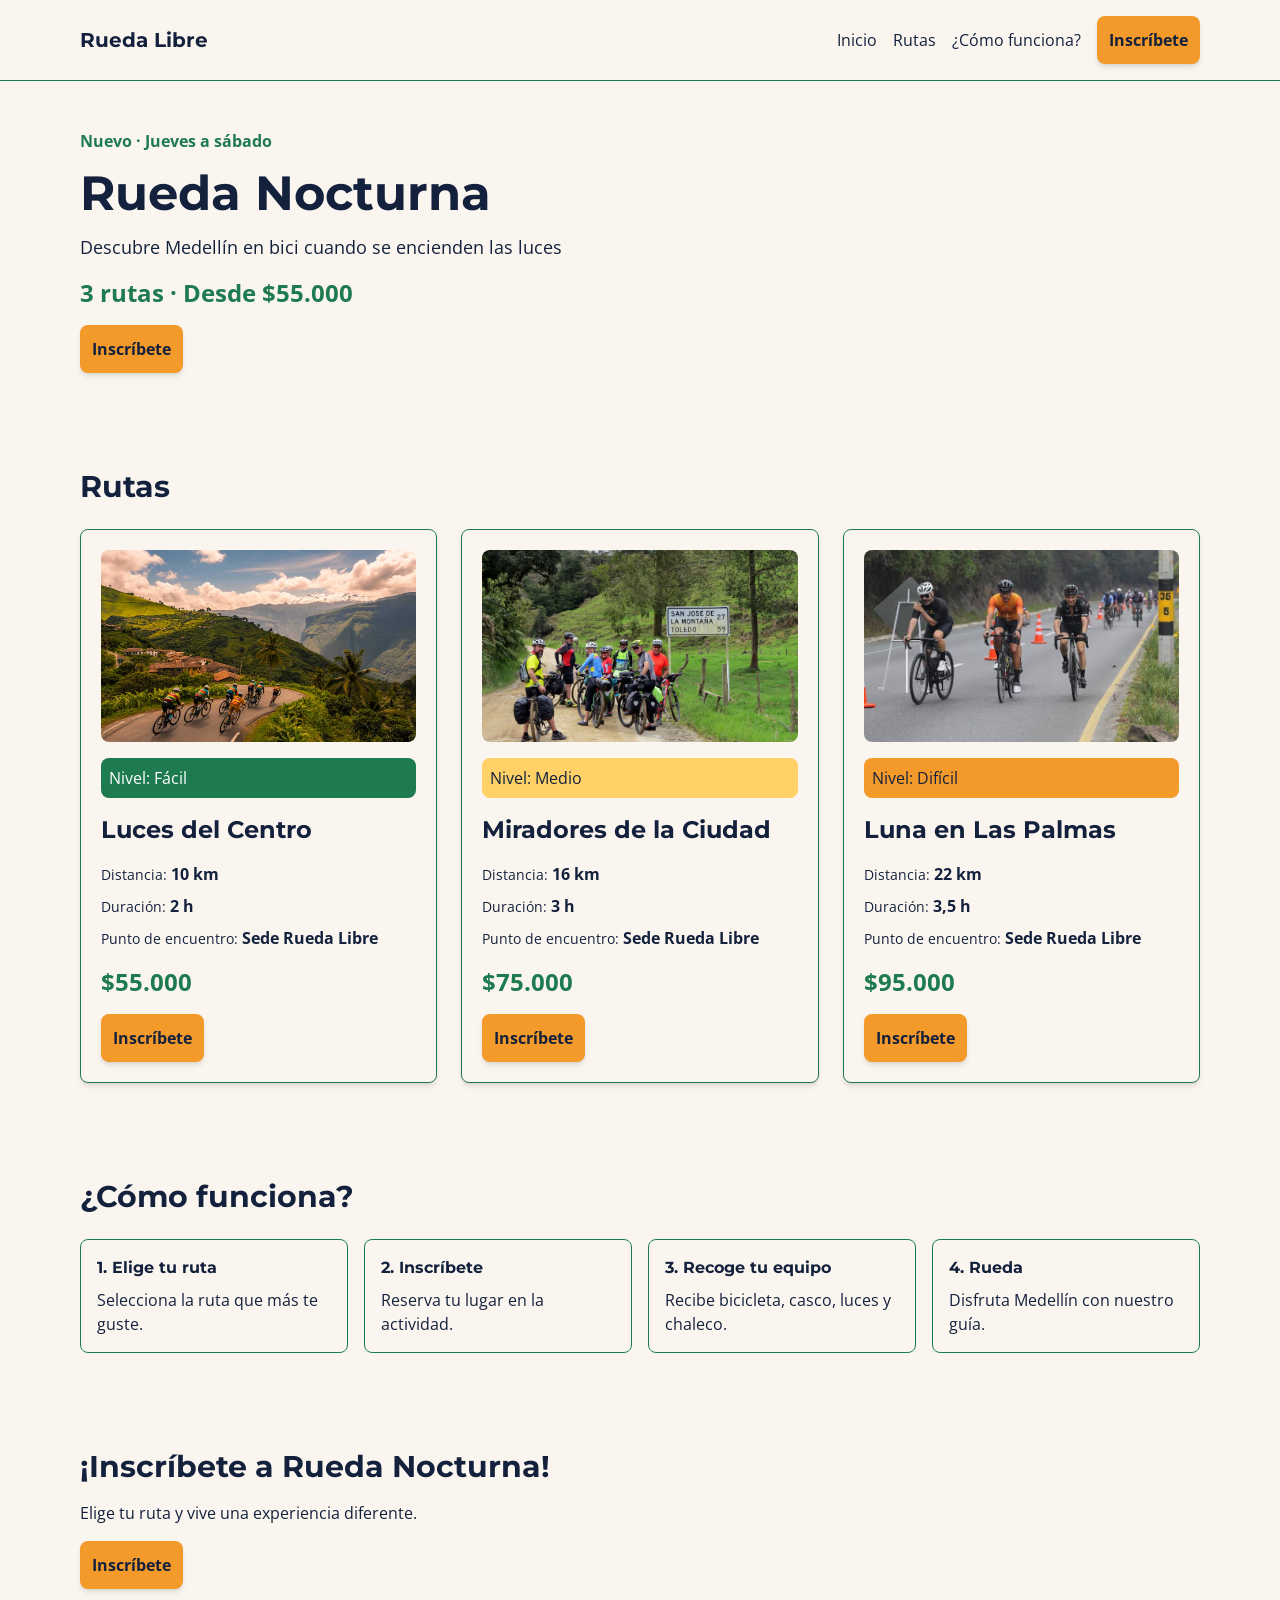
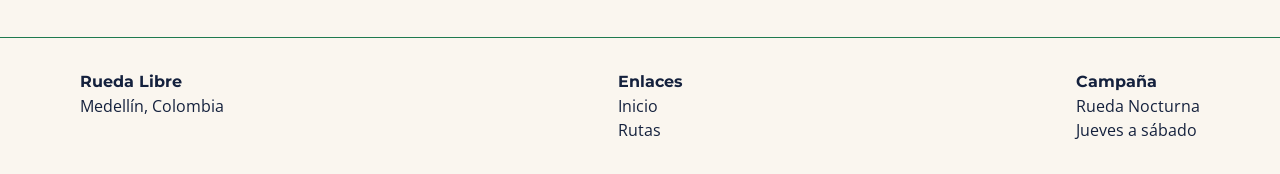
==== commit ec1cff62: "feat: tema de marca y modo oscuro" ====
--- a/nocturna/index.html
+++ b/nocturna/index.html
@@ -4,42 +4,43 @@
 <head>
     <meta charset="UTF-8">
     <meta name="viewport" content="width=device-width, initial-scale=1.0">
-
     <title>Rueda Libre | Nocturna</title>
     <link rel="stylesheet" href="./src/output.css">
 </head>
 
-
-<body class="bg-slate-950 text-white">
-
-    <header class="bg-slate-900 p-4">
+<body class="bg-crema text-azul-noche dark:bg-azul-noche dark:text-white font-textos">
+
+    <header
+        class="bg-crema text-azul-noche dark:bg-azul-noche dark:text-white p-4 border-b border-verde-ruta dark:border-amarillo-farol">
         <div class="max-w-6xl mx-auto px-4 flex flex-col md:flex-row justify-between items-center gap-4">
 
-            <h2 class="text-xl font-bold"> Rueda Libre</h2>
+            <h2 class="text-xl font-bold font-titulos">
+                Rueda Libre
+            </h2>
 
             <nav class="flex gap-4 items-center">
                 <a href="#inicio" class="hidden md:inline">Inicio</a>
                 <a href="#rutas" class="hidden md:inline">Rutas</a>
                 <a href="#funciona" class="hidden md:inline">¿Cómo funciona?</a>
+
                 <a href="#inscripcion"
-                    class="inline-block bg-orange-400 text-black p-3 rounded-lg shadow-md hover:bg-orange-300 focus:ring-4 focus:ring-orange-300 text-sm md:text-base">
+                    class="inline-block bg-naranja-pedal text-azul-noche p-3 rounded-lg shadow-md hover:bg-amarillo-farol focus:ring-4 focus:ring-amarillo-farol text-sm md:text-base font-bold">
                     Inscríbete
                 </a>
-
             </nav>
-
         </div>
     </header>
 
     <main>
-        <section id="inicio" class="py-8 md:py-12">
-            <div class="max-w-6xl mx-auto px-4">
-
-                <p class="text-green-400 font-bold mb-4">
+
+        <section id="inicio" class="py-8 md:py-12 bg-crema text-azul-noche dark:bg-azul-noche dark:text-white">
+            <div class="max-w-6xl mx-auto px-4">
+
+                <p class="text-verde-ruta dark:text-amarillo-farol font-bold mb-4">
                     Nuevo · Jueves a sábado
                 </p>
 
-                <h1 class="text-3xl sm:text-4xl lg:text-5xl font-bold mb-4">
+                <h1 class="text-3xl sm:text-4xl lg:text-5xl font-bold font-titulos mb-4">
                     Rueda Nocturna
                 </h1>
 
@@ -47,172 +48,188 @@
                     Descubre Medellín en bici cuando se encienden las luces
                 </p>
 
-                <p class="text-2xl font-bold mb-4">
+                <p class="text-2xl font-bold text-verde-ruta dark:text-amarillo-farol mb-4">
                     3 rutas · Desde $55.000
                 </p>
 
                 <a href="#inscripcion"
-                    class="inline-block bg-orange-400 text-black p-3 rounded-lg shadow-md hover:bg-orange-300 focus:ring-4 focus:ring-orange-300">
+                    class="inline-block bg-naranja-pedal text-azul-noche p-3 rounded-lg shadow-md hover:bg-amarillo-farol focus:ring-4 focus:ring-amarillo-farol font-bold">
                     Inscríbete
                 </a>
 
             </div>
         </section>
 
-        <section id="rutas" class="py-8 md:py-12 bg-slate-900">
-            <div class="max-w-6xl mx-auto px-4">
-
-                <h2 class="text-3xl font-bold mb-6">Rutas</h2>
+        <section id="rutas" class="py-8 md:py-12 bg-crema text-azul-noche dark:bg-azul-noche dark:text-white">
+            <div class="max-w-6xl mx-auto px-4">
+
+                <h2 class="text-3xl font-bold font-titulos mb-6">
+                    Rutas
+                </h2>
 
                 <div class="grid grid-cols-1 sm:grid-cols-2 lg:grid-cols-3 gap-6">
 
                     <div
-                        class="bg-slate-800 text-white rounded-lg border border-slate-600 shadow-md hover:shadow-xl p-5">
+                        class="bg-crema text-azul-noche dark:bg-azul-noche dark:text-white rounded-lg border border-verde-ruta dark:border-amarillo-farol shadow-md hover:shadow-xl p-5">
 
                         <img src="../img/ruta.jpg" alt="Luces del Centro" class="w-full h-48 object-cover rounded-lg">
 
-                        <p class="bg-green-200 text-green-900 p-2 rounded-lg mt-4">
+                        <p class="bg-verde-ruta text-white p-2 rounded-lg mt-4">
                             Nivel: Fácil
                         </p>
 
-                        <h3 class="text-2xl font-bold mt-4">Luces del Centro</h3>
+                        <h3 class="text-2xl font-bold font-titulos mt-4">
+                            Luces del Centro
+                        </h3>
 
                         <ul class="mt-4">
                             <li class="mb-2">
-                                <span class="text-sm text-gray-300">Distancia:</span>
+                                <span class="text-sm text-azul-noche dark:text-white">Distancia:</span>
                                 <strong>10 km</strong>
                             </li>
                             <li class="mb-2">
-                                <span class="text-sm text-gray-300">Duración:</span>
+                                <span class="text-sm text-azul-noche dark:text-white">Duración:</span>
                                 <strong>2 h</strong>
                             </li>
                             <li>
-                                <span class="text-sm text-gray-300">Punto de encuentro:</span>
+                                <span class="text-sm text-azul-noche dark:text-white">Punto de encuentro:</span>
                                 <strong>Sede Rueda Libre</strong>
                             </li>
                         </ul>
 
-                        <p class="text-2xl font-bold text-green-400 mt-4">$55.000</p>
+                        <p class="text-2xl font-bold text-verde-ruta dark:text-amarillo-farol mt-4">
+                            $55.000
+                        </p>
 
                         <a href="../paginas/reservas.html"
-                            class="inline-block bg-orange-400 text-black p-3 rounded-lg shadow-md hover:bg-orange-300 focus:ring-4 focus:ring-orange-300 mt-4">
+                            class="inline-block bg-naranja-pedal text-azul-noche p-3 rounded-lg shadow-md hover:bg-amarillo-farol focus:ring-4 focus:ring-amarillo-farol mt-4 font-bold">
                             Inscríbete
                         </a>
                     </div>
 
                     <div
-                        class="bg-slate-800 text-white rounded-lg border border-slate-600 shadow-md hover:shadow-xl p-5">
+                        class="bg-crema text-azul-noche dark:bg-azul-noche dark:text-white rounded-lg border border-verde-ruta dark:border-amarillo-farol shadow-md hover:shadow-xl p-5">
 
                         <img src="../img/barrioRuta.jpg" alt="Miradores de la Ciudad"
                             class="w-full h-48 object-cover rounded-lg">
 
-                        <p class="bg-yellow-200 text-yellow-900 p-2 rounded-lg mt-4">
+                        <p class="bg-amarillo-farol text-azul-noche p-2 rounded-lg mt-4">
                             Nivel: Medio
                         </p>
 
-                        <h3 class="text-2xl font-bold mt-4">Miradores de la Ciudad</h3>
+                        <h3 class="text-2xl font-bold font-titulos mt-4">
+                            Miradores de la Ciudad
+                        </h3>
 
                         <ul class="mt-4">
                             <li class="mb-2">
-                                <span class="text-sm text-gray-300">Distancia:</span>
+                                <span class="text-sm text-azul-noche dark:text-white">Distancia:</span>
                                 <strong>16 km</strong>
                             </li>
                             <li class="mb-2">
-                                <span class="text-sm text-gray-300">Duración:</span>
+                                <span class="text-sm text-azul-noche dark:text-white">Duración:</span>
                                 <strong>3 h</strong>
                             </li>
                             <li>
-                                <span class="text-sm text-gray-300">Punto de encuentro:</span>
+                                <span class="text-sm text-azul-noche dark:text-white">Punto de encuentro:</span>
                                 <strong>Sede Rueda Libre</strong>
                             </li>
                         </ul>
 
-                        <p class="text-2xl font-bold text-green-400 mt-4">$75.000</p>
+                        <p class="text-2xl font-bold text-verde-ruta dark:text-amarillo-farol mt-4">
+                            $75.000
+                        </p>
 
                         <a href="../paginas/reservas.html"
-                            class="inline-block bg-orange-400 text-black p-3 rounded-lg shadow-md hover:bg-orange-300 focus:ring-4 focus:ring-orange-300 mt-4">
+                            class="inline-block bg-naranja-pedal text-azul-noche p-3 rounded-lg shadow-md hover:bg-amarillo-farol focus:ring-4 focus:ring-amarillo-farol mt-4 font-bold">
                             Inscríbete
                         </a>
                     </div>
 
                     <div
-                        class="bg-slate-800 text-white rounded-lg border border-slate-600 shadow-md hover:shadow-xl p-5">
+                        class="bg-crema text-azul-noche dark:bg-azul-noche dark:text-white rounded-lg border border-verde-ruta dark:border-amarillo-farol shadow-md hover:shadow-xl p-5">
 
                         <img src="../img/palmasRuta.jpg" alt="Luna en Las Palmas"
                             class="w-full h-48 object-cover rounded-lg">
 
-                        <p class="bg-red-200 text-red-900 p-2 rounded-lg mt-4">
+                        <p class="bg-naranja-pedal text-azul-noche p-2 rounded-lg mt-4">
                             Nivel: Difícil
                         </p>
 
-                        <h3 class="text-2xl font-bold mt-4">Luna en Las Palmas</h3>
+                        <h3 class="text-2xl font-bold font-titulos mt-4">
+                            Luna en Las Palmas
+                        </h3>
 
                         <ul class="mt-4">
                             <li class="mb-2">
-                                <span class="text-sm text-gray-300">Distancia:</span>
+                                <span class="text-sm text-azul-noche dark:text-white">Distancia:</span>
                                 <strong>22 km</strong>
                             </li>
                             <li class="mb-2">
-                                <span class="text-sm text-gray-300">Duración:</span>
+                                <span class="text-sm text-azul-noche dark:text-white">Duración:</span>
                                 <strong>3,5 h</strong>
                             </li>
                             <li>
-                                <span class="text-sm text-gray-300">Punto de encuentro:</span>
+                                <span class="text-sm text-azul-noche dark:text-white">Punto de encuentro:</span>
                                 <strong>Sede Rueda Libre</strong>
                             </li>
                         </ul>
 
-                        <p class="text-2xl font-bold text-green-400 mt-4">$95.000</p>
+                        <p class="text-2xl font-bold text-verde-ruta dark:text-amarillo-farol mt-4">
+                            $95.000
+                        </p>
 
                         <a href="../paginas/reservas.html"
-                            class="inline-block bg-orange-400 text-black p-3 rounded-lg shadow-md hover:bg-orange-300 focus:ring-4 focus:ring-orange-300 mt-4">
+                            class="inline-block bg-naranja-pedal text-azul-noche p-3 rounded-lg shadow-md hover:bg-amarillo-farol focus:ring-4 focus:ring-amarillo-farol mt-4 font-bold">
                             Inscríbete
                         </a>
                     </div>
 
                 </div>
-
-            </div>
-        </section>
-
-        <section id="funciona" class="py-8 md:py-12">
-            <div class="max-w-6xl mx-auto px-4">
-
-                <h2 class="text-3xl font-bold mb-6">
+            </div>
+        </section>
+
+        <section id="funciona" class="py-8 md:py-12 bg-crema text-azul-noche dark:bg-azul-noche dark:text-white">
+            <div class="max-w-6xl mx-auto px-4">
+
+                <h2 class="text-3xl font-bold font-titulos mb-6">
                     ¿Cómo funciona?
                 </h2>
 
                 <div class="grid grid-cols-1 sm:grid-cols-2 lg:grid-cols-4 gap-4">
 
-                    <div class="bg-slate-800 p-4 rounded-lg">
-                        <h3 class="font-bold mb-2">1. Elige tu ruta</h3>
+                    <div
+                        class="bg-crema text-azul-noche dark:bg-azul-noche dark:text-white border border-verde-ruta dark:border-amarillo-farol p-4 rounded-lg">
+                        <h3 class="font-bold font-titulos mb-2">1. Elige tu ruta</h3>
                         <p>Selecciona la ruta que más te guste.</p>
                     </div>
 
-                    <div class="bg-slate-800 p-4 rounded-lg">
-                        <h3 class="font-bold mb-2">2. Inscríbete</h3>
+                    <div
+                        class="bg-crema text-azul-noche dark:bg-azul-noche dark:text-white border border-verde-ruta dark:border-amarillo-farol p-4 rounded-lg">
+                        <h3 class="font-bold font-titulos mb-2">2. Inscríbete</h3>
                         <p>Reserva tu lugar en la actividad.</p>
                     </div>
 
-                    <div class="bg-slate-800 p-4 rounded-lg">
-                        <h3 class="font-bold mb-2">3. Recoge tu equipo</h3>
+                    <div
+                        class="bg-crema text-azul-noche dark:bg-azul-noche dark:text-white border border-verde-ruta dark:border-amarillo-farol p-4 rounded-lg">
+                        <h3 class="font-bold font-titulos mb-2">3. Recoge tu equipo</h3>
                         <p>Recibe bicicleta, casco, luces y chaleco.</p>
                     </div>
 
-                    <div class="bg-slate-800 p-4 rounded-lg">
-                        <h3 class="font-bold mb-2">4. Rueda</h3>
+                    <div
+                        class="bg-crema text-azul-noche dark:bg-azul-noche dark:text-white border border-verde-ruta dark:border-amarillo-farol p-4 rounded-lg">
+                        <h3 class="font-bold font-titulos mb-2">4. Rueda</h3>
                         <p>Disfruta Medellín con nuestro guía.</p>
                     </div>
 
                 </div>
-
-            </div>
-        </section>
-
-        <section id="inscripcion" class="py-12 bg-slate-900">
-            <div class="max-w-6xl mx-auto px-4">
-
-                <h2 class="text-3xl font-bold mb-4">
+            </div>
+        </section>
+
+        <section id="inscripcion" class="py-8 md:py-12 bg-crema text-azul-noche dark:bg-azul-noche dark:text-white">
+            <div class="max-w-6xl mx-auto px-4">
+
+                <h2 class="text-3xl font-bold font-titulos mb-4">
                     ¡Inscríbete a Rueda Nocturna!
                 </h2>
 
@@ -221,7 +238,7 @@
                 </p>
 
                 <a href="../paginas/reservas.html"
-                    class="inline-block bg-orange-400 text-black p-3 rounded-lg shadow-md hover:bg-orange-300 focus:ring-4 focus:ring-orange-300">
+                    class="inline-block bg-naranja-pedal text-azul-noche p-3 rounded-lg shadow-md hover:bg-amarillo-farol focus:ring-4 focus:ring-amarillo-farol font-bold">
                     Inscríbete
                 </a>
 
@@ -230,22 +247,23 @@
 
     </main>
 
-    <footer class="bg-slate-950 py-8">
-        <div class="max-w-6xl mx-auto px-4 flex justify-between gap-6">
+    <footer
+        class="bg-crema text-azul-noche dark:bg-azul-noche dark:text-white py-8 border-t border-verde-ruta dark:border-amarillo-farol">
+        <div class="max-w-6xl mx-auto px-4 flex flex-col sm:flex-row justify-between gap-6">
 
             <div>
-                <h3 class="font-bold">Rueda Libre</h3>
+                <h3 class="font-bold font-titulos">Rueda Libre</h3>
                 <p>Medellín, Colombia</p>
             </div>
 
             <div>
-                <h3 class="font-bold">Enlaces</h3>
-                <a href="#inicio">Inicio</a>
+                <h3 class="font-bold font-titulos">Enlaces</h3>
+                <a href="#inicio" class="block">Inicio</a>
                 <a href="#rutas" class="block">Rutas</a>
             </div>
 
             <div>
-                <h3 class="font-bold">Campaña</h3>
+                <h3 class="font-bold font-titulos">Campaña</h3>
                 <p>Rueda Nocturna</p>
                 <p>Jueves a sábado</p>
             </div>
@@ -255,5 +273,4 @@
 
 </body>
 
-
 </html>
--- a/nocturna/src/output.css
+++ b/nocturna/src/output.css
@@ -1,4 +1,5 @@
 /*! tailwindcss v4.3.5 | MIT License | https://tailwindcss.com */
+@import url('https://fonts.googleapis.com/css2?family=Montserrat:wght@400;700&family=Open+Sans:wght@400;600;700&display=swap');
 @layer properties;
 @layer theme, base, components, utilities;
 @layer theme {
@@ -8,12 +9,9 @@
       "Segoe UI Symbol", "Noto Color Emoji";
     --font-mono: ui-monospace, SFMono-Regular, Menlo, Monaco, Consolas, "Liberation Mono",
       "Courier New", monospace;
-    --color-red-200: oklch(88.5% 0.062 18.334);
-    --color-red-900: oklch(39.6% 0.141 25.723);
     --color-orange-300: oklch(83.7% 0.128 66.29);
     --color-orange-400: oklch(75% 0.183 55.934);
     --color-yellow-100: oklch(97.3% 0.071 103.193);
-    --color-yellow-200: oklch(94.5% 0.129 101.54);
     --color-yellow-600: oklch(68.1% 0.162 75.834);
     --color-yellow-900: oklch(42.1% 0.095 57.708);
     --color-green-100: oklch(96.2% 0.044 156.743);
@@ -63,6 +61,13 @@
     --radius-2xl: 1rem;
     --default-font-family: var(--font-sans);
     --default-mono-font-family: var(--font-mono);
+    --color-verde-ruta: #1E7A4F;
+    --color-naranja-pedal: #F39A2B;
+    --color-azul-noche: #14213D;
+    --color-crema: #FAF6EF;
+    --color-amarillo-farol: #FFD166;
+    --font-titulos: "Montserrat", sans-serif;
+    --font-textos: "Open Sans", sans-serif;
   }
 }
 @layer base {
@@ -274,11 +279,17 @@
   .flex-col {
     flex-direction: column;
   }
+  .flex-wrap {
+    flex-wrap: wrap;
+  }
   .items-center {
     align-items: center;
   }
   .justify-between {
     justify-content: space-between;
+  }
+  .gap-3 {
+    gap: calc(var(--spacing) * 3);
   }
   .gap-4 {
     gap: calc(var(--spacing) * 4);
@@ -296,11 +307,6 @@
     margin-block-start: calc(calc(var(--spacing) * 6) * var(--tw-space-y-reverse));
     margin-block-end: calc(calc(var(--spacing) * 6) * calc(1 - var(--tw-space-y-reverse)));
   }
-  :where(.space-x-3 > :not(:last-child)) {
-    --tw-space-x-reverse: 0;
-    margin-inline-start: calc(calc(var(--spacing) * 3) * var(--tw-space-x-reverse));
-    margin-inline-end: calc(calc(var(--spacing) * 3) * calc(1 - var(--tw-space-x-reverse)));
-  }
   .rounded-2xl {
     border-radius: var(--radius-2xl);
   }
@@ -315,60 +321,47 @@
     border-style: var(--tw-border-style);
     border-width: 2px;
   }
+  .border-t {
+    border-top-style: var(--tw-border-style);
+    border-top-width: 1px;
+  }
+  .border-b {
+    border-bottom-style: var(--tw-border-style);
+    border-bottom-width: 1px;
+  }
   .border-l-4 {
     border-left-style: var(--tw-border-style);
     border-left-width: 4px;
   }
-  .border-blue-600 {
-    border-color: var(--color-blue-600);
-  }
-  .border-green-600 {
-    border-color: var(--color-green-600);
-  }
-  .border-slate-600 {
-    border-color: var(--color-slate-600);
-  }
-  .border-white {
-    border-color: var(--color-white);
-  }
-  .border-yellow-600 {
-    border-color: var(--color-yellow-600);
-  }
-  .bg-blue-100 {
-    background-color: var(--color-blue-100);
-  }
-  .bg-green-100 {
-    background-color: var(--color-green-100);
-  }
-  .bg-green-200 {
-    background-color: var(--color-green-200);
-  }
-  .bg-green-600 {
-    background-color: var(--color-green-600);
+  .border-azul-noche {
+    border-color: var(--color-azul-noche);
+  }
+  .border-naranja-pedal {
+    border-color: var(--color-naranja-pedal);
+  }
+  .border-verde-ruta {
+    border-color: var(--color-verde-ruta);
+  }
+  .bg-amarillo-farol {
+    background-color: var(--color-amarillo-farol);
+  }
+  .bg-crema {
+    background-color: var(--color-crema);
+  }
+  .bg-naranja-pedal {
+    background-color: var(--color-naranja-pedal);
   }
   .bg-orange-400 {
     background-color: var(--color-orange-400);
   }
-  .bg-red-200 {
-    background-color: var(--color-red-200);
-  }
-  .bg-slate-800 {
-    background-color: var(--color-slate-800);
-  }
   .bg-slate-900 {
     background-color: var(--color-slate-900);
   }
   .bg-slate-950 {
     background-color: var(--color-slate-950);
   }
-  .bg-white {
-    background-color: var(--color-white);
-  }
-  .bg-yellow-100 {
-    background-color: var(--color-yellow-100);
-  }
-  .bg-yellow-200 {
-    background-color: var(--color-yellow-200);
+  .bg-verde-ruta {
+    background-color: var(--color-verde-ruta);
   }
   .object-cover {
     object-fit: cover;
@@ -397,8 +390,11 @@
   .py-8 {
     padding-block: calc(var(--spacing) * 8);
   }
-  .py-12 {
-    padding-block: calc(var(--spacing) * 12);
+  .font-textos {
+    font-family: var(--font-textos);
+  }
+  .font-titulos {
+    font-family: var(--font-titulos);
   }
   .text-2xl {
     font-size: var(--text-2xl);
@@ -444,35 +440,26 @@
     --tw-tracking: var(--tracking-widest);
     letter-spacing: var(--tracking-widest);
   }
+  .text-azul-noche {
+    color: var(--color-azul-noche);
+  }
   .text-black {
     color: var(--color-black);
   }
-  .text-blue-900 {
-    color: var(--color-blue-900);
-  }
-  .text-gray-300 {
-    color: var(--color-gray-300);
-  }
   .text-green-400 {
     color: var(--color-green-400);
   }
-  .text-green-900 {
-    color: var(--color-green-900);
-  }
   .text-orange-400 {
     color: var(--color-orange-400);
   }
-  .text-red-900 {
-    color: var(--color-red-900);
-  }
   .text-slate-300 {
     color: var(--color-slate-300);
   }
+  .text-verde-ruta {
+    color: var(--color-verde-ruta);
+  }
   .text-white {
     color: var(--color-white);
-  }
-  .text-yellow-900 {
-    color: var(--color-yellow-900);
   }
   .uppercase {
     text-transform: uppercase;
@@ -482,17 +469,14 @@
     box-shadow: var(--tw-inset-shadow), var(--tw-inset-ring-shadow), var(--tw-ring-offset-shadow), var(--tw-ring-shadow), var(--tw-shadow);
   }
   @media (hover: hover) {
-    .hover\:bg-green-500:hover {
-      background-color: var(--color-green-500);
-    }
-    .hover\:bg-orange-300:hover {
-      background-color: var(--color-orange-300);
-    }
-    .hover\:bg-white:hover {
-      background-color: var(--color-white);
-    }
-    .hover\:text-black:hover {
-      color: var(--color-black);
+    .hover\:bg-amarillo-farol:hover {
+      background-color: var(--color-amarillo-farol);
+    }
+    .hover\:bg-azul-noche:hover {
+      background-color: var(--color-azul-noche);
+    }
+    .hover\:text-white:hover {
+      color: var(--color-white);
     }
     .hover\:shadow-xl:hover {
       --tw-shadow: 0 20px 25px -5px var(--tw-shadow-color, rgb(0 0 0 / 0.1)), 0 8px 10px -6px var(--tw-shadow-color, rgb(0 0 0 / 0.1));
@@ -503,19 +487,20 @@
     --tw-ring-shadow: var(--tw-ring-inset, ) 0 0 0 calc(4px + var(--tw-ring-offset-width)) var(--tw-ring-color, currentcolor);
     box-shadow: var(--tw-inset-shadow), var(--tw-inset-ring-shadow), var(--tw-ring-offset-shadow), var(--tw-ring-shadow), var(--tw-shadow);
   }
-  .focus\:ring-green-300:focus {
-    --tw-ring-color: var(--color-green-300);
-  }
-  .focus\:ring-orange-300:focus {
-    --tw-ring-color: var(--color-orange-300);
-  }
-  .focus\:ring-white:focus {
-    --tw-ring-color: var(--color-white);
+  .focus\:ring-amarillo-farol:focus {
+    --tw-ring-color: var(--color-amarillo-farol);
+  }
+  .focus\:outline-none:focus {
+    --tw-outline-style: none;
+    outline-style: none;
   }
   @media (width >= 40rem) {
     .sm\:grid-cols-2 {
       grid-template-columns: repeat(2, minmax(0, 1fr));
     }
+    .sm\:flex-row {
+      flex-direction: row;
+    }
     .sm\:text-4xl {
       font-size: var(--text-4xl);
       line-height: var(--tw-leading, var(--text-4xl--line-height));
@@ -548,13 +533,33 @@
       line-height: var(--tw-leading, var(--text-5xl--line-height));
     }
   }
+  @media (prefers-color-scheme: dark) {
+    .dark\:border-amarillo-farol {
+      border-color: var(--color-amarillo-farol);
+    }
+    .dark\:bg-azul-noche {
+      background-color: var(--color-azul-noche);
+    }
+    .dark\:text-amarillo-farol {
+      color: var(--color-amarillo-farol);
+    }
+    .dark\:text-white {
+      color: var(--color-white);
+    }
+    @media (hover: hover) {
+      .dark\:hover\:bg-amarillo-farol:hover {
+        background-color: var(--color-amarillo-farol);
+      }
+      .dark\:hover\:bg-crema:hover {
+        background-color: var(--color-crema);
+      }
+      .dark\:hover\:text-azul-noche:hover {
+        color: var(--color-azul-noche);
+      }
+    }
+  }
 }
 @property --tw-space-y-reverse {
-  syntax: "*";
-  inherits: false;
-  initial-value: 0;
-}
-@property --tw-space-x-reverse {
   syntax: "*";
   inherits: false;
   initial-value: 0;
@@ -645,7 +650,6 @@
   @supports ((-webkit-hyphens: none) and (not (margin-trim: block))) or ((-moz-orient: inline) and (not (color:rgb(from red r g b)))) {
     *, ::before, ::after, ::backdrop {
       --tw-space-y-reverse: 0;
-      --tw-space-x-reverse: 0;
       --tw-border-style: solid;
       --tw-leading: initial;
       --tw-font-weight: initial;
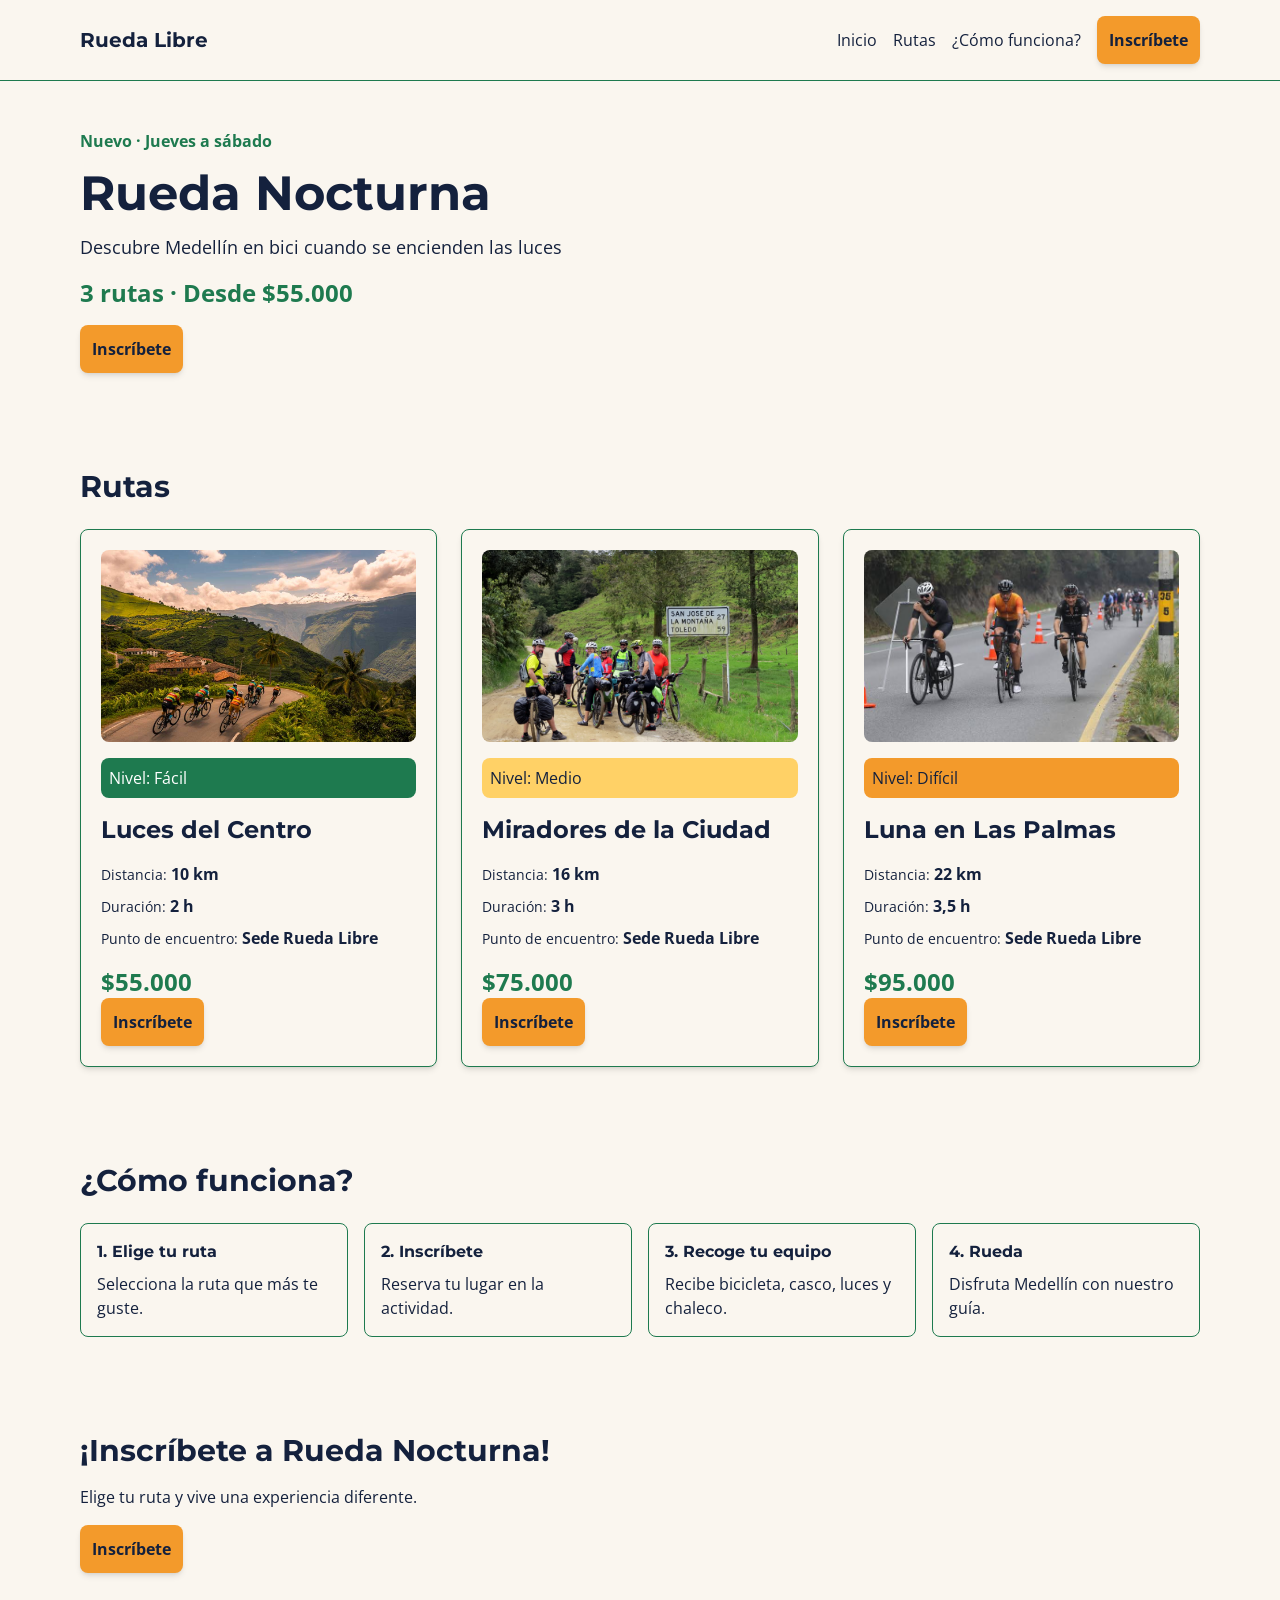
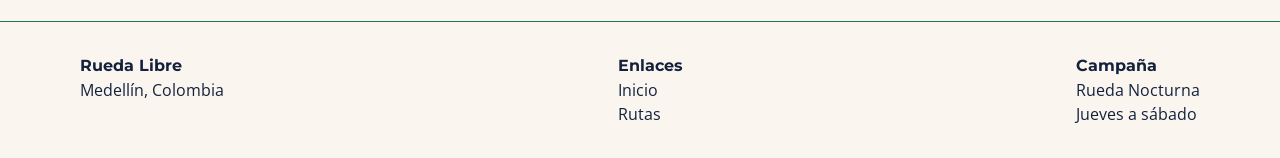
==== commit 56bdcbe1: "refactor: reutilización de botones y optimización del CSS" ====
--- a/nocturna/index.html
+++ b/nocturna/index.html
@@ -24,7 +24,7 @@
                 <a href="#funciona" class="hidden md:inline">¿Cómo funciona?</a>
 
                 <a href="#inscripcion"
-                    class="inline-block bg-naranja-pedal text-azul-noche p-3 rounded-lg shadow-md hover:bg-amarillo-farol focus:ring-4 focus:ring-amarillo-farol text-sm md:text-base font-bold">
+                    class="btn-principal text-sm md:text-base">
                     Inscríbete
                 </a>
             </nav>
@@ -53,7 +53,7 @@
                 </p>
 
                 <a href="#inscripcion"
-                    class="inline-block bg-naranja-pedal text-azul-noche p-3 rounded-lg shadow-md hover:bg-amarillo-farol focus:ring-4 focus:ring-amarillo-farol font-bold">
+                    class="btn-principal">
                     Inscríbete
                 </a>
 
@@ -102,7 +102,7 @@
                         </p>
 
                         <a href="../paginas/reservas.html"
-                            class="inline-block bg-naranja-pedal text-azul-noche p-3 rounded-lg shadow-md hover:bg-amarillo-farol focus:ring-4 focus:ring-amarillo-farol mt-4 font-bold">
+                            class="btn-principal">
                             Inscríbete
                         </a>
                     </div>
@@ -141,7 +141,7 @@
                         </p>
 
                         <a href="../paginas/reservas.html"
-                            class="inline-block bg-naranja-pedal text-azul-noche p-3 rounded-lg shadow-md hover:bg-amarillo-farol focus:ring-4 focus:ring-amarillo-farol mt-4 font-bold">
+                            class="btn-principal">
                             Inscríbete
                         </a>
                     </div>
@@ -180,7 +180,7 @@
                         </p>
 
                         <a href="../paginas/reservas.html"
-                            class="inline-block bg-naranja-pedal text-azul-noche p-3 rounded-lg shadow-md hover:bg-amarillo-farol focus:ring-4 focus:ring-amarillo-farol mt-4 font-bold">
+                            class="btn-principal">
                             Inscríbete
                         </a>
                     </div>
@@ -238,7 +238,7 @@
                 </p>
 
                 <a href="../paginas/reservas.html"
-                    class="inline-block bg-naranja-pedal text-azul-noche p-3 rounded-lg shadow-md hover:bg-amarillo-farol focus:ring-4 focus:ring-amarillo-farol font-bold">
+                    class="btn-principal">
                     Inscríbete
                 </a>
 
--- a/nocturna/src/output.css
+++ b/nocturna/src/output.css
@@ -1,673 +1,2 @@
 /*! tailwindcss v4.3.5 | MIT License | https://tailwindcss.com */
-@import url('https://fonts.googleapis.com/css2?family=Montserrat:wght@400;700&family=Open+Sans:wght@400;600;700&display=swap');
-@layer properties;
-@layer theme, base, components, utilities;
-@layer theme {
-  :root, :host {
-    --font-sans: -apple-system, BlinkMacSystemFont, "Segoe UI", Roboto, "Helvetica Neue",
-      "Noto Sans", Arial, sans-serif, "Apple Color Emoji", "Segoe UI Emoji",
-      "Segoe UI Symbol", "Noto Color Emoji";
-    --font-mono: ui-monospace, SFMono-Regular, Menlo, Monaco, Consolas, "Liberation Mono",
-      "Courier New", monospace;
-    --color-orange-300: oklch(83.7% 0.128 66.29);
-    --color-orange-400: oklch(75% 0.183 55.934);
-    --color-yellow-100: oklch(97.3% 0.071 103.193);
-    --color-yellow-600: oklch(68.1% 0.162 75.834);
-    --color-yellow-900: oklch(42.1% 0.095 57.708);
-    --color-green-100: oklch(96.2% 0.044 156.743);
-    --color-green-200: oklch(92.5% 0.084 155.995);
-    --color-green-300: oklch(87.1% 0.15 154.449);
-    --color-green-400: oklch(79.2% 0.209 151.711);
-    --color-green-500: oklch(72.3% 0.219 149.579);
-    --color-green-600: oklch(62.7% 0.194 149.214);
-    --color-green-900: oklch(39.3% 0.095 152.535);
-    --color-blue-100: oklch(93.2% 0.032 255.585);
-    --color-blue-600: oklch(54.6% 0.245 262.881);
-    --color-blue-900: oklch(37.9% 0.146 265.522);
-    --color-slate-300: oklch(86.9% 0.022 252.894);
-    --color-slate-600: oklch(44.6% 0.043 257.281);
-    --color-slate-800: oklch(27.9% 0.041 260.031);
-    --color-slate-900: oklch(20.8% 0.042 265.755);
-    --color-slate-950: oklch(12.9% 0.042 264.695);
-    --color-gray-300: oklch(87.2% 0.01 258.338);
-    --color-black: #000;
-    --color-white: #fff;
-    --spacing: 0.25rem;
-    --container-2xl: 42rem;
-    --container-4xl: 56rem;
-    --container-6xl: 72rem;
-    --text-sm: 0.875rem;
-    --text-sm--line-height: calc(1.25 / 0.875);
-    --text-base: 1rem;
-    --text-base--line-height: calc(1.5 / 1);
-    --text-lg: 1.125rem;
-    --text-lg--line-height: calc(1.75 / 1.125);
-    --text-xl: 1.25rem;
-    --text-xl--line-height: calc(1.75 / 1.25);
-    --text-2xl: 1.5rem;
-    --text-2xl--line-height: calc(2 / 1.5);
-    --text-3xl: 1.875rem;
-    --text-3xl--line-height: calc(2.25 / 1.875);
-    --text-4xl: 2.25rem;
-    --text-4xl--line-height: calc(2.5 / 2.25);
-    --text-5xl: 3rem;
-    --text-5xl--line-height: 1;
-    --font-weight-semibold: 600;
-    --font-weight-bold: 700;
-    --tracking-tight: -0.025em;
-    --tracking-widest: 0.1em;
-    --leading-relaxed: 1.625;
-    --radius-lg: 0.5rem;
-    --radius-2xl: 1rem;
-    --default-font-family: var(--font-sans);
-    --default-mono-font-family: var(--font-mono);
-    --color-verde-ruta: #1E7A4F;
-    --color-naranja-pedal: #F39A2B;
-    --color-azul-noche: #14213D;
-    --color-crema: #FAF6EF;
-    --color-amarillo-farol: #FFD166;
-    --font-titulos: "Montserrat", sans-serif;
-    --font-textos: "Open Sans", sans-serif;
-  }
-}
-@layer base {
-  *, ::after, ::before, ::backdrop, ::file-selector-button {
-    box-sizing: border-box;
-    margin: 0;
-    padding: 0;
-    border: 0 solid;
-  }
-  html, :host {
-    line-height: 1.5;
-    -webkit-text-size-adjust: 100%;
-    tab-size: 4;
-    font-family: var(--default-font-family, -apple-system, BlinkMacSystemFont, "Segoe UI", Roboto, "Helvetica Neue", "Noto Sans", Arial, sans-serif, "Apple Color Emoji", "Segoe UI Emoji", "Segoe UI Symbol", "Noto Color Emoji");
-    font-feature-settings: var(--default-font-feature-settings, normal);
-    font-variation-settings: var(--default-font-variation-settings, normal);
-    -webkit-tap-highlight-color: transparent;
-  }
-  hr {
-    height: 0;
-    color: inherit;
-    border-top-width: 1px;
-  }
-  abbr:where([title]) {
-    -webkit-text-decoration: underline dotted;
-    text-decoration: underline dotted;
-  }
-  h1, h2, h3, h4, h5, h6 {
-    font-size: inherit;
-    font-weight: inherit;
-  }
-  a {
-    color: inherit;
-    -webkit-text-decoration: inherit;
-    text-decoration: inherit;
-  }
-  b, strong {
-    font-weight: bolder;
-  }
-  code, kbd, samp, pre {
-    font-family: var(--default-mono-font-family, ui-monospace, SFMono-Regular, Menlo, Monaco, Consolas, "Liberation Mono", "Courier New", monospace);
-    font-feature-settings: var(--default-mono-font-feature-settings, normal);
-    font-variation-settings: var(--default-mono-font-variation-settings, normal);
-    font-size: 1em;
-  }
-  small {
-    font-size: 80%;
-  }
-  sub, sup {
-    font-size: 75%;
-    line-height: 0;
-    position: relative;
-    vertical-align: baseline;
-  }
-  sub {
-    bottom: -0.25em;
-  }
-  sup {
-    top: -0.5em;
-  }
-  table {
-    text-indent: 0;
-    border-color: inherit;
-    border-collapse: collapse;
-  }
-  :-moz-focusring:where(:not(iframe)) {
-    outline: auto;
-  }
-  progress {
-    vertical-align: baseline;
-  }
-  summary {
-    display: list-item;
-  }
-  ol, ul, menu {
-    list-style: none;
-  }
-  img, svg, video, canvas, audio, iframe, embed, object {
-    display: block;
-    vertical-align: middle;
-  }
-  img, video {
-    max-width: 100%;
-    height: auto;
-  }
-  button, input, select, optgroup, textarea, ::file-selector-button {
-    font: inherit;
-    font-feature-settings: inherit;
-    font-variation-settings: inherit;
-    letter-spacing: inherit;
-    color: inherit;
-    border-radius: 0;
-    background-color: transparent;
-    opacity: 1;
-  }
-  :where(select:is([multiple], [size])) optgroup {
-    font-weight: bolder;
-  }
-  :where(select:is([multiple], [size])) optgroup option {
-    padding-inline-start: 20px;
-  }
-  ::file-selector-button {
-    margin-inline-end: 4px;
-  }
-  ::placeholder {
-    opacity: 1;
-  }
-  @supports (not (-webkit-appearance: -apple-pay-button))  or (contain-intrinsic-size: 1px) {
-    ::placeholder {
-      color: currentcolor;
-      @supports (color: color-mix(in lab, red, red)) {
-        color: color-mix(in oklab, currentcolor 50%, transparent);
-      }
-    }
-  }
-  textarea {
-    resize: vertical;
-  }
-  ::-webkit-search-decoration {
-    -webkit-appearance: none;
-  }
-  ::-webkit-date-and-time-value {
-    min-height: 1lh;
-    text-align: inherit;
-  }
-  ::-webkit-datetime-edit {
-    display: inline-flex;
-  }
-  ::-webkit-datetime-edit-fields-wrapper {
-    padding: 0;
-  }
-  ::-webkit-datetime-edit, ::-webkit-datetime-edit-year-field, ::-webkit-datetime-edit-month-field, ::-webkit-datetime-edit-day-field, ::-webkit-datetime-edit-hour-field, ::-webkit-datetime-edit-minute-field, ::-webkit-datetime-edit-second-field, ::-webkit-datetime-edit-millisecond-field, ::-webkit-datetime-edit-meridiem-field {
-    padding-block: 0;
-  }
-  ::-webkit-calendar-picker-indicator {
-    line-height: 1;
-  }
-  :-moz-ui-invalid {
-    box-shadow: none;
-  }
-  button, input:where([type="button"], [type="reset"], [type="submit"]), ::file-selector-button {
-    appearance: button;
-  }
-  ::-webkit-inner-spin-button, ::-webkit-outer-spin-button {
-    height: auto;
-  }
-  [hidden]:where(:not([hidden="until-found"])) {
-    display: none !important;
-  }
-}
-@layer utilities {
-  .mx-auto {
-    margin-inline: auto;
-  }
-  .mt-2 {
-    margin-top: calc(var(--spacing) * 2);
-  }
-  .mt-4 {
-    margin-top: calc(var(--spacing) * 4);
-  }
-  .mb-2 {
-    margin-bottom: calc(var(--spacing) * 2);
-  }
-  .mb-4 {
-    margin-bottom: calc(var(--spacing) * 4);
-  }
-  .mb-6 {
-    margin-bottom: calc(var(--spacing) * 6);
-  }
-  .mb-8 {
-    margin-bottom: calc(var(--spacing) * 8);
-  }
-  .block {
-    display: block;
-  }
-  .flex {
-    display: flex;
-  }
-  .grid {
-    display: grid;
-  }
-  .hidden {
-    display: none;
-  }
-  .inline-block {
-    display: inline-block;
-  }
-  .h-48 {
-    height: calc(var(--spacing) * 48);
-  }
-  .min-h-screen {
-    min-height: 100vh;
-  }
-  .w-full {
-    width: 100%;
-  }
-  .max-w-2xl {
-    max-width: var(--container-2xl);
-  }
-  .max-w-4xl {
-    max-width: var(--container-4xl);
-  }
-  .max-w-6xl {
-    max-width: var(--container-6xl);
-  }
-  .grid-cols-1 {
-    grid-template-columns: repeat(1, minmax(0, 1fr));
-  }
-  .flex-col {
-    flex-direction: column;
-  }
-  .flex-wrap {
-    flex-wrap: wrap;
-  }
-  .items-center {
-    align-items: center;
-  }
-  .justify-between {
-    justify-content: space-between;
-  }
-  .gap-3 {
-    gap: calc(var(--spacing) * 3);
-  }
-  .gap-4 {
-    gap: calc(var(--spacing) * 4);
-  }
-  .gap-6 {
-    gap: calc(var(--spacing) * 6);
-  }
-  :where(.space-y-2 > :not(:last-child)) {
-    --tw-space-y-reverse: 0;
-    margin-block-start: calc(calc(var(--spacing) * 2) * var(--tw-space-y-reverse));
-    margin-block-end: calc(calc(var(--spacing) * 2) * calc(1 - var(--tw-space-y-reverse)));
-  }
-  :where(.space-y-6 > :not(:last-child)) {
-    --tw-space-y-reverse: 0;
-    margin-block-start: calc(calc(var(--spacing) * 6) * var(--tw-space-y-reverse));
-    margin-block-end: calc(calc(var(--spacing) * 6) * calc(1 - var(--tw-space-y-reverse)));
-  }
-  .rounded-2xl {
-    border-radius: var(--radius-2xl);
-  }
-  .rounded-lg {
-    border-radius: var(--radius-lg);
-  }
-  .border {
-    border-style: var(--tw-border-style);
-    border-width: 1px;
-  }
-  .border-2 {
-    border-style: var(--tw-border-style);
-    border-width: 2px;
-  }
-  .border-t {
-    border-top-style: var(--tw-border-style);
-    border-top-width: 1px;
-  }
-  .border-b {
-    border-bottom-style: var(--tw-border-style);
-    border-bottom-width: 1px;
-  }
-  .border-l-4 {
-    border-left-style: var(--tw-border-style);
-    border-left-width: 4px;
-  }
-  .border-azul-noche {
-    border-color: var(--color-azul-noche);
-  }
-  .border-naranja-pedal {
-    border-color: var(--color-naranja-pedal);
-  }
-  .border-verde-ruta {
-    border-color: var(--color-verde-ruta);
-  }
-  .bg-amarillo-farol {
-    background-color: var(--color-amarillo-farol);
-  }
-  .bg-crema {
-    background-color: var(--color-crema);
-  }
-  .bg-naranja-pedal {
-    background-color: var(--color-naranja-pedal);
-  }
-  .bg-orange-400 {
-    background-color: var(--color-orange-400);
-  }
-  .bg-slate-900 {
-    background-color: var(--color-slate-900);
-  }
-  .bg-slate-950 {
-    background-color: var(--color-slate-950);
-  }
-  .bg-verde-ruta {
-    background-color: var(--color-verde-ruta);
-  }
-  .object-cover {
-    object-fit: cover;
-  }
-  .p-2 {
-    padding: calc(var(--spacing) * 2);
-  }
-  .p-3 {
-    padding: calc(var(--spacing) * 3);
-  }
-  .p-4 {
-    padding: calc(var(--spacing) * 4);
-  }
-  .p-5 {
-    padding: calc(var(--spacing) * 5);
-  }
-  .p-6 {
-    padding: calc(var(--spacing) * 6);
-  }
-  .p-8 {
-    padding: calc(var(--spacing) * 8);
-  }
-  .px-4 {
-    padding-inline: calc(var(--spacing) * 4);
-  }
-  .py-8 {
-    padding-block: calc(var(--spacing) * 8);
-  }
-  .font-textos {
-    font-family: var(--font-textos);
-  }
-  .font-titulos {
-    font-family: var(--font-titulos);
-  }
-  .text-2xl {
-    font-size: var(--text-2xl);
-    line-height: var(--tw-leading, var(--text-2xl--line-height));
-  }
-  .text-3xl {
-    font-size: var(--text-3xl);
-    line-height: var(--tw-leading, var(--text-3xl--line-height));
-  }
-  .text-4xl {
-    font-size: var(--text-4xl);
-    line-height: var(--tw-leading, var(--text-4xl--line-height));
-  }
-  .text-lg {
-    font-size: var(--text-lg);
-    line-height: var(--tw-leading, var(--text-lg--line-height));
-  }
-  .text-sm {
-    font-size: var(--text-sm);
-    line-height: var(--tw-leading, var(--text-sm--line-height));
-  }
-  .text-xl {
-    font-size: var(--text-xl);
-    line-height: var(--tw-leading, var(--text-xl--line-height));
-  }
-  .leading-relaxed {
-    --tw-leading: var(--leading-relaxed);
-    line-height: var(--leading-relaxed);
-  }
-  .font-bold {
-    --tw-font-weight: var(--font-weight-bold);
-    font-weight: var(--font-weight-bold);
-  }
-  .font-semibold {
-    --tw-font-weight: var(--font-weight-semibold);
-    font-weight: var(--font-weight-semibold);
-  }
-  .tracking-tight {
-    --tw-tracking: var(--tracking-tight);
-    letter-spacing: var(--tracking-tight);
-  }
-  .tracking-widest {
-    --tw-tracking: var(--tracking-widest);
-    letter-spacing: var(--tracking-widest);
-  }
-  .text-azul-noche {
-    color: var(--color-azul-noche);
-  }
-  .text-black {
-    color: var(--color-black);
-  }
-  .text-green-400 {
-    color: var(--color-green-400);
-  }
-  .text-orange-400 {
-    color: var(--color-orange-400);
-  }
-  .text-slate-300 {
-    color: var(--color-slate-300);
-  }
-  .text-verde-ruta {
-    color: var(--color-verde-ruta);
-  }
-  .text-white {
-    color: var(--color-white);
-  }
-  .uppercase {
-    text-transform: uppercase;
-  }
-  .shadow-md {
-    --tw-shadow: 0 4px 6px -1px var(--tw-shadow-color, rgb(0 0 0 / 0.1)), 0 2px 4px -2px var(--tw-shadow-color, rgb(0 0 0 / 0.1));
-    box-shadow: var(--tw-inset-shadow), var(--tw-inset-ring-shadow), var(--tw-ring-offset-shadow), var(--tw-ring-shadow), var(--tw-shadow);
-  }
-  @media (hover: hover) {
-    .hover\:bg-amarillo-farol:hover {
-      background-color: var(--color-amarillo-farol);
-    }
-    .hover\:bg-azul-noche:hover {
-      background-color: var(--color-azul-noche);
-    }
-    .hover\:text-white:hover {
-      color: var(--color-white);
-    }
-    .hover\:shadow-xl:hover {
-      --tw-shadow: 0 20px 25px -5px var(--tw-shadow-color, rgb(0 0 0 / 0.1)), 0 8px 10px -6px var(--tw-shadow-color, rgb(0 0 0 / 0.1));
-      box-shadow: var(--tw-inset-shadow), var(--tw-inset-ring-shadow), var(--tw-ring-offset-shadow), var(--tw-ring-shadow), var(--tw-shadow);
-    }
-  }
-  .focus\:ring-4:focus {
-    --tw-ring-shadow: var(--tw-ring-inset, ) 0 0 0 calc(4px + var(--tw-ring-offset-width)) var(--tw-ring-color, currentcolor);
-    box-shadow: var(--tw-inset-shadow), var(--tw-inset-ring-shadow), var(--tw-ring-offset-shadow), var(--tw-ring-shadow), var(--tw-shadow);
-  }
-  .focus\:ring-amarillo-farol:focus {
-    --tw-ring-color: var(--color-amarillo-farol);
-  }
-  .focus\:outline-none:focus {
-    --tw-outline-style: none;
-    outline-style: none;
-  }
-  @media (width >= 40rem) {
-    .sm\:grid-cols-2 {
-      grid-template-columns: repeat(2, minmax(0, 1fr));
-    }
-    .sm\:flex-row {
-      flex-direction: row;
-    }
-    .sm\:text-4xl {
-      font-size: var(--text-4xl);
-      line-height: var(--tw-leading, var(--text-4xl--line-height));
-    }
-  }
-  @media (width >= 48rem) {
-    .md\:inline {
-      display: inline;
-    }
-    .md\:flex-row {
-      flex-direction: row;
-    }
-    .md\:py-12 {
-      padding-block: calc(var(--spacing) * 12);
-    }
-    .md\:text-base {
-      font-size: var(--text-base);
-      line-height: var(--tw-leading, var(--text-base--line-height));
-    }
-  }
-  @media (width >= 64rem) {
-    .lg\:grid-cols-3 {
-      grid-template-columns: repeat(3, minmax(0, 1fr));
-    }
-    .lg\:grid-cols-4 {
-      grid-template-columns: repeat(4, minmax(0, 1fr));
-    }
-    .lg\:text-5xl {
-      font-size: var(--text-5xl);
-      line-height: var(--tw-leading, var(--text-5xl--line-height));
-    }
-  }
-  @media (prefers-color-scheme: dark) {
-    .dark\:border-amarillo-farol {
-      border-color: var(--color-amarillo-farol);
-    }
-    .dark\:bg-azul-noche {
-      background-color: var(--color-azul-noche);
-    }
-    .dark\:text-amarillo-farol {
-      color: var(--color-amarillo-farol);
-    }
-    .dark\:text-white {
-      color: var(--color-white);
-    }
-    @media (hover: hover) {
-      .dark\:hover\:bg-amarillo-farol:hover {
-        background-color: var(--color-amarillo-farol);
-      }
-      .dark\:hover\:bg-crema:hover {
-        background-color: var(--color-crema);
-      }
-      .dark\:hover\:text-azul-noche:hover {
-        color: var(--color-azul-noche);
-      }
-    }
-  }
-}
-@property --tw-space-y-reverse {
-  syntax: "*";
-  inherits: false;
-  initial-value: 0;
-}
-@property --tw-border-style {
-  syntax: "*";
-  inherits: false;
-  initial-value: solid;
-}
-@property --tw-leading {
-  syntax: "*";
-  inherits: false;
-}
-@property --tw-font-weight {
-  syntax: "*";
-  inherits: false;
-}
-@property --tw-tracking {
-  syntax: "*";
-  inherits: false;
-}
-@property --tw-shadow {
-  syntax: "*";
-  inherits: false;
-  initial-value: 0 0 #0000;
-}
-@property --tw-shadow-color {
-  syntax: "*";
-  inherits: false;
-}
-@property --tw-shadow-alpha {
-  syntax: "<percentage>";
-  inherits: false;
-  initial-value: 100%;
-}
-@property --tw-inset-shadow {
-  syntax: "*";
-  inherits: false;
-  initial-value: 0 0 #0000;
-}
-@property --tw-inset-shadow-color {
-  syntax: "*";
-  inherits: false;
-}
-@property --tw-inset-shadow-alpha {
-  syntax: "<percentage>";
-  inherits: false;
-  initial-value: 100%;
-}
-@property --tw-ring-color {
-  syntax: "*";
-  inherits: false;
-}
-@property --tw-ring-shadow {
-  syntax: "*";
-  inherits: false;
-  initial-value: 0 0 #0000;
-}
-@property --tw-inset-ring-color {
-  syntax: "*";
-  inherits: false;
-}
-@property --tw-inset-ring-shadow {
-  syntax: "*";
-  inherits: false;
-  initial-value: 0 0 #0000;
-}
-@property --tw-ring-inset {
-  syntax: "*";
-  inherits: false;
-}
-@property --tw-ring-offset-width {
-  syntax: "<length>";
-  inherits: false;
-  initial-value: 0px;
-}
-@property --tw-ring-offset-color {
-  syntax: "*";
-  inherits: false;
-  initial-value: #fff;
-}
-@property --tw-ring-offset-shadow {
-  syntax: "*";
-  inherits: false;
-  initial-value: 0 0 #0000;
-}
-@layer properties {
-  @supports ((-webkit-hyphens: none) and (not (margin-trim: block))) or ((-moz-orient: inline) and (not (color:rgb(from red r g b)))) {
-    *, ::before, ::after, ::backdrop {
-      --tw-space-y-reverse: 0;
-      --tw-border-style: solid;
-      --tw-leading: initial;
-      --tw-font-weight: initial;
-      --tw-tracking: initial;
-      --tw-shadow: 0 0 #0000;
-      --tw-shadow-color: initial;
-      --tw-shadow-alpha: 100%;
-      --tw-inset-shadow: 0 0 #0000;
-      --tw-inset-shadow-color: initial;
-      --tw-inset-shadow-alpha: 100%;
-      --tw-ring-color: initial;
-      --tw-ring-shadow: 0 0 #0000;
-      --tw-inset-ring-color: initial;
-      --tw-inset-ring-shadow: 0 0 #0000;
-      --tw-ring-inset: initial;
-      --tw-ring-offset-width: 0px;
-      --tw-ring-offset-color: #fff;
-      --tw-ring-offset-shadow: 0 0 #0000;
-    }
-  }
-}
+@import "https://fonts.googleapis.com/css2?family=Montserrat:wght@400;700&family=Open+Sans:wght@400;600;700&display=swap";@layer properties{@supports (((-webkit-hyphens:none)) and (not (margin-trim:block))) or ((-moz-orient:inline) and (not (color:rgb(from red r g b)))){*,:before,:after,::backdrop{--tw-space-y-reverse:0;--tw-border-style:solid;--tw-leading:initial;--tw-font-weight:initial;--tw-tracking:initial;--tw-shadow:0 0 #0000;--tw-shadow-color:initial;--tw-shadow-alpha:100%;--tw-inset-shadow:0 0 #0000;--tw-inset-shadow-color:initial;--tw-inset-shadow-alpha:100%;--tw-ring-color:initial;--tw-ring-shadow:0 0 #0000;--tw-inset-ring-color:initial;--tw-inset-ring-shadow:0 0 #0000;--tw-ring-inset:initial;--tw-ring-offset-width:0px;--tw-ring-offset-color:#fff;--tw-ring-offset-shadow:0 0 #0000}}}@layer theme{:root,:host{--font-sans:-apple-system, BlinkMacSystemFont, "Segoe UI", Roboto, "Helvetica Neue", "Noto Sans", Arial, sans-serif, "Apple Color Emoji", "Segoe UI Emoji", "Segoe UI Symbol", "Noto Color Emoji";--font-mono:ui-monospace, SFMono-Regular, Menlo, Monaco, Consolas, "Liberation Mono", "Courier New", monospace;--color-orange-400:oklch(75% .183 55.934);--color-green-400:oklch(79.2% .209 151.711);--color-slate-300:oklch(86.9% .022 252.894);--color-slate-900:oklch(20.8% .042 265.755);--color-slate-950:oklch(12.9% .042 264.695);--color-black:#000;--color-white:#fff;--spacing:.25rem;--container-2xl:42rem;--container-4xl:56rem;--container-6xl:72rem;--text-sm:.875rem;--text-sm--line-height:calc(1.25 / .875);--text-base:1rem;--text-base--line-height:calc(1.5 / 1);--text-lg:1.125rem;--text-lg--line-height:calc(1.75 / 1.125);--text-xl:1.25rem;--text-xl--line-height:calc(1.75 / 1.25);--text-2xl:1.5rem;--text-2xl--line-height:calc(2 / 1.5);--text-3xl:1.875rem;--text-3xl--line-height:calc(2.25 / 1.875);--text-4xl:2.25rem;--text-4xl--line-height:calc(2.5 / 2.25);--text-5xl:3rem;--text-5xl--line-height:1;--font-weight-semibold:600;--font-weight-bold:700;--tracking-tight:-.025em;--tracking-widest:.1em;--leading-relaxed:1.625;--radius-lg:.5rem;--radius-2xl:1rem;--default-font-family:var(--font-sans);--default-mono-font-family:var(--font-mono);--color-verde-ruta:#1e7a4f;--color-naranja-pedal:#f39a2b;--color-azul-noche:#14213d;--color-crema:#faf6ef;--color-amarillo-farol:#ffd166;--font-titulos:"Montserrat", sans-serif;--font-textos:"Open Sans", sans-serif}}@layer base{*,:after,:before,::backdrop{box-sizing:border-box;border:0 solid;margin:0;padding:0}::file-selector-button{box-sizing:border-box;border:0 solid;margin:0;padding:0}html,:host{-webkit-text-size-adjust:100%;tab-size:4;line-height:1.5;font-family:var(--default-font-family,-apple-system, BlinkMacSystemFont, "Segoe UI", Roboto, "Helvetica Neue", "Noto Sans", Arial, sans-serif, "Apple Color Emoji", "Segoe UI Emoji", "Segoe UI Symbol", "Noto Color Emoji");font-feature-settings:var(--default-font-feature-settings,normal);font-variation-settings:var(--default-font-variation-settings,normal);-webkit-tap-highlight-color:transparent}hr{height:0;color:inherit;border-top-width:1px}abbr:where([title]){-webkit-text-decoration:underline dotted;text-decoration:underline dotted}h1,h2,h3,h4,h5,h6{font-size:inherit;font-weight:inherit}a{color:inherit;-webkit-text-decoration:inherit;-webkit-text-decoration:inherit;-webkit-text-decoration:inherit;text-decoration:inherit}b,strong{font-weight:bolder}code,kbd,samp,pre{font-family:var(--default-mono-font-family,ui-monospace, SFMono-Regular, Menlo, Monaco, Consolas, "Liberation Mono", "Courier New", monospace);font-feature-settings:var(--default-mono-font-feature-settings,normal);font-variation-settings:var(--default-mono-font-variation-settings,normal);font-size:1em}small{font-size:80%}sub,sup{vertical-align:baseline;font-size:75%;line-height:0;position:relative}sub{bottom:-.25em}sup{top:-.5em}table{text-indent:0;border-color:inherit;border-collapse:collapse}:-moz-focusring:where(:not(iframe)){outline:auto}progress{vertical-align:baseline}summary{display:list-item}ol,ul,menu{list-style:none}img,svg,video,canvas,audio,iframe,embed,object{vertical-align:middle;display:block}img,video{max-width:100%;height:auto}button,input,select,optgroup,textarea{font:inherit;font-feature-settings:inherit;font-variation-settings:inherit;letter-spacing:inherit;color:inherit;opacity:1;background-color:#0000;border-radius:0}::file-selector-button{font:inherit;font-feature-settings:inherit;font-variation-settings:inherit;letter-spacing:inherit;color:inherit;opacity:1;background-color:#0000;border-radius:0}:where(select:is([multiple],[size])) optgroup{font-weight:bolder}:where(select:is([multiple],[size])) optgroup option{padding-inline-start:20px}::file-selector-button{margin-inline-end:4px}::placeholder{opacity:1}@supports (not ((-webkit-appearance:-apple-pay-button))) or (contain-intrinsic-size:1px){::placeholder{color:currentColor}@supports (color:color-mix(in lab, red, red)){::placeholder{color:color-mix(in oklab, currentcolor 50%, transparent)}}}textarea{resize:vertical}::-webkit-search-decoration{-webkit-appearance:none}::-webkit-date-and-time-value{min-height:1lh;text-align:inherit}::-webkit-datetime-edit{display:inline-flex}::-webkit-datetime-edit-fields-wrapper{padding:0}::-webkit-datetime-edit{padding-block:0}::-webkit-datetime-edit-year-field{padding-block:0}::-webkit-datetime-edit-month-field{padding-block:0}::-webkit-datetime-edit-day-field{padding-block:0}::-webkit-datetime-edit-hour-field{padding-block:0}::-webkit-datetime-edit-minute-field{padding-block:0}::-webkit-datetime-edit-second-field{padding-block:0}::-webkit-datetime-edit-millisecond-field{padding-block:0}::-webkit-datetime-edit-meridiem-field{padding-block:0}::-webkit-calendar-picker-indicator{line-height:1}:-moz-ui-invalid{box-shadow:none}button,input:where([type=button],[type=reset],[type=submit]){appearance:button}::file-selector-button{appearance:button}::-webkit-inner-spin-button{height:auto}::-webkit-outer-spin-button{height:auto}[hidden]:where(:not([hidden=until-found])){display:none!important}}@layer components{.btn-principal{border-radius:var(--radius-lg);background-color:var(--color-naranja-pedal);padding:calc(var(--spacing) * 3);--tw-font-weight:var(--font-weight-bold);font-weight:var(--font-weight-bold);color:var(--color-azul-noche);--tw-shadow:0 4px 6px -1px var(--tw-shadow-color,#0000001a), 0 2px 4px -2px var(--tw-shadow-color,#0000001a);box-shadow:var(--tw-inset-shadow), var(--tw-inset-ring-shadow), var(--tw-ring-offset-shadow), var(--tw-ring-shadow), var(--tw-shadow);display:inline-block}@media (hover:hover){.btn-principal:hover{background-color:var(--color-amarillo-farol)}}.btn-principal:focus{--tw-ring-shadow:var(--tw-ring-inset, ) 0 0 0 calc(4px + var(--tw-ring-offset-width)) var(--tw-ring-color,currentcolor);box-shadow:var(--tw-inset-shadow), var(--tw-inset-ring-shadow), var(--tw-ring-offset-shadow), var(--tw-ring-shadow), var(--tw-shadow);--tw-ring-color:var(--color-amarillo-farol)}}@layer utilities{.mx-auto{margin-inline:auto}.mt-2{margin-top:calc(var(--spacing) * 2)}.mt-4{margin-top:calc(var(--spacing) * 4)}.mb-2{margin-bottom:calc(var(--spacing) * 2)}.mb-4{margin-bottom:calc(var(--spacing) * 4)}.mb-6{margin-bottom:calc(var(--spacing) * 6)}.mb-8{margin-bottom:calc(var(--spacing) * 8)}.block{display:block}.flex{display:flex}.grid{display:grid}.hidden{display:none}.inline-block{display:inline-block}.h-48{height:calc(var(--spacing) * 48)}.min-h-screen{min-height:100vh}.w-full{width:100%}.max-w-2xl{max-width:var(--container-2xl)}.max-w-4xl{max-width:var(--container-4xl)}.max-w-6xl{max-width:var(--container-6xl)}.grid-cols-1{grid-template-columns:repeat(1,minmax(0,1fr))}.flex-col{flex-direction:column}.flex-wrap{flex-wrap:wrap}.items-center{align-items:center}.justify-between{justify-content:space-between}.gap-3{gap:calc(var(--spacing) * 3)}.gap-4{gap:calc(var(--spacing) * 4)}.gap-6{gap:calc(var(--spacing) * 6)}:where(.space-y-2>:not(:last-child)){--tw-space-y-reverse:0;margin-block-start:calc(calc(var(--spacing) * 2) * var(--tw-space-y-reverse));margin-block-end:calc(calc(var(--spacing) * 2) * calc(1 - var(--tw-space-y-reverse)))}:where(.space-y-6>:not(:last-child)){--tw-space-y-reverse:0;margin-block-start:calc(calc(var(--spacing) * 6) * var(--tw-space-y-reverse));margin-block-end:calc(calc(var(--spacing) * 6) * calc(1 - var(--tw-space-y-reverse)))}.rounded-2xl{border-radius:var(--radius-2xl)}.rounded-lg{border-radius:var(--radius-lg)}.border{border-style:var(--tw-border-style);border-width:1px}.border-2{border-style:var(--tw-border-style);border-width:2px}.border-t{border-top-style:var(--tw-border-style);border-top-width:1px}.border-b{border-bottom-style:var(--tw-border-style);border-bottom-width:1px}.border-l-4{border-left-style:var(--tw-border-style);border-left-width:4px}.border-azul-noche{border-color:var(--color-azul-noche)}.border-naranja-pedal{border-color:var(--color-naranja-pedal)}.border-verde-ruta{border-color:var(--color-verde-ruta)}.bg-amarillo-farol{background-color:var(--color-amarillo-farol)}.bg-crema{background-color:var(--color-crema)}.bg-naranja-pedal{background-color:var(--color-naranja-pedal)}.bg-orange-400{background-color:var(--color-orange-400)}.bg-slate-900{background-color:var(--color-slate-900)}.bg-slate-950{background-color:var(--color-slate-950)}.bg-verde-ruta{background-color:var(--color-verde-ruta)}.object-cover{object-fit:cover}.p-2{padding:calc(var(--spacing) * 2)}.p-3{padding:calc(var(--spacing) * 3)}.p-4{padding:calc(var(--spacing) * 4)}.p-5{padding:calc(var(--spacing) * 5)}.p-6{padding:calc(var(--spacing) * 6)}.p-8{padding:calc(var(--spacing) * 8)}.px-4{padding-inline:calc(var(--spacing) * 4)}.py-8{padding-block:calc(var(--spacing) * 8)}.font-textos{font-family:var(--font-textos)}.font-titulos{font-family:var(--font-titulos)}.text-2xl{font-size:var(--text-2xl);line-height:var(--tw-leading,var(--text-2xl--line-height))}.text-3xl{font-size:var(--text-3xl);line-height:var(--tw-leading,var(--text-3xl--line-height))}.text-4xl{font-size:var(--text-4xl);line-height:var(--tw-leading,var(--text-4xl--line-height))}.text-lg{font-size:var(--text-lg);line-height:var(--tw-leading,var(--text-lg--line-height))}.text-sm{font-size:var(--text-sm);line-height:var(--tw-leading,var(--text-sm--line-height))}.text-xl{font-size:var(--text-xl);line-height:var(--tw-leading,var(--text-xl--line-height))}.leading-relaxed{--tw-leading:var(--leading-relaxed);line-height:var(--leading-relaxed)}.font-bold{--tw-font-weight:var(--font-weight-bold);font-weight:var(--font-weight-bold)}.font-semibold{--tw-font-weight:var(--font-weight-semibold);font-weight:var(--font-weight-semibold)}.tracking-tight{--tw-tracking:var(--tracking-tight);letter-spacing:var(--tracking-tight)}.tracking-widest{--tw-tracking:var(--tracking-widest);letter-spacing:var(--tracking-widest)}.text-azul-noche{color:var(--color-azul-noche)}.text-black{color:var(--color-black)}.text-green-400{color:var(--color-green-400)}.text-orange-400{color:var(--color-orange-400)}.text-slate-300{color:var(--color-slate-300)}.text-verde-ruta{color:var(--color-verde-ruta)}.text-white{color:var(--color-white)}.uppercase{text-transform:uppercase}.shadow-md{--tw-shadow:0 4px 6px -1px var(--tw-shadow-color,#0000001a), 0 2px 4px -2px var(--tw-shadow-color,#0000001a);box-shadow:var(--tw-inset-shadow), var(--tw-inset-ring-shadow), var(--tw-ring-offset-shadow), var(--tw-ring-shadow), var(--tw-shadow)}@media (hover:hover){.hover\:bg-amarillo-farol:hover{background-color:var(--color-amarillo-farol)}.hover\:bg-azul-noche:hover{background-color:var(--color-azul-noche)}.hover\:text-white:hover{color:var(--color-white)}.hover\:shadow-xl:hover{--tw-shadow:0 20px 25px -5px var(--tw-shadow-color,#0000001a), 0 8px 10px -6px var(--tw-shadow-color,#0000001a);box-shadow:var(--tw-inset-shadow), var(--tw-inset-ring-shadow), var(--tw-ring-offset-shadow), var(--tw-ring-shadow), var(--tw-shadow)}}.focus\:ring-4:focus{--tw-ring-shadow:var(--tw-ring-inset, ) 0 0 0 calc(4px + var(--tw-ring-offset-width)) var(--tw-ring-color,currentcolor);box-shadow:var(--tw-inset-shadow), var(--tw-inset-ring-shadow), var(--tw-ring-offset-shadow), var(--tw-ring-shadow), var(--tw-shadow)}.focus\:ring-amarillo-farol:focus{--tw-ring-color:var(--color-amarillo-farol)}.focus\:outline-none:focus{--tw-outline-style:none;outline-style:none}@media (min-width:40rem){.sm\:grid-cols-2{grid-template-columns:repeat(2,minmax(0,1fr))}.sm\:flex-row{flex-direction:row}.sm\:text-4xl{font-size:var(--text-4xl);line-height:var(--tw-leading,var(--text-4xl--line-height))}}@media (min-width:48rem){.md\:inline{display:inline}.md\:flex-row{flex-direction:row}.md\:py-12{padding-block:calc(var(--spacing) * 12)}.md\:text-base{font-size:var(--text-base);line-height:var(--tw-leading,var(--text-base--line-height))}}@media (min-width:64rem){.lg\:grid-cols-3{grid-template-columns:repeat(3,minmax(0,1fr))}.lg\:grid-cols-4{grid-template-columns:repeat(4,minmax(0,1fr))}.lg\:text-5xl{font-size:var(--text-5xl);line-height:var(--tw-leading,var(--text-5xl--line-height))}}@media (prefers-color-scheme:dark){.dark\:border-amarillo-farol{border-color:var(--color-amarillo-farol)}.dark\:bg-azul-noche{background-color:var(--color-azul-noche)}.dark\:text-amarillo-farol{color:var(--color-amarillo-farol)}.dark\:text-white{color:var(--color-white)}@media (hover:hover){.dark\:hover\:bg-amarillo-farol:hover{background-color:var(--color-amarillo-farol)}.dark\:hover\:bg-crema:hover{background-color:var(--color-crema)}.dark\:hover\:text-azul-noche:hover{color:var(--color-azul-noche)}}}}@property --tw-space-y-reverse{syntax:"*";inherits:false;initial-value:0}@property --tw-border-style{syntax:"*";inherits:false;initial-value:solid}@property --tw-leading{syntax:"*";inherits:false}@property --tw-font-weight{syntax:"*";inherits:false}@property --tw-tracking{syntax:"*";inherits:false}@property --tw-shadow{syntax:"*";inherits:false;initial-value:0 0 #0000}@property --tw-shadow-color{syntax:"*";inherits:false}@property --tw-shadow-alpha{syntax:"<percentage>";inherits:false;initial-value:100%}@property --tw-inset-shadow{syntax:"*";inherits:false;initial-value:0 0 #0000}@property --tw-inset-shadow-color{syntax:"*";inherits:false}@property --tw-inset-shadow-alpha{syntax:"<percentage>";inherits:false;initial-value:100%}@property --tw-ring-color{syntax:"*";inherits:false}@property --tw-ring-shadow{syntax:"*";inherits:false;initial-value:0 0 #0000}@property --tw-inset-ring-color{syntax:"*";inherits:false}@property --tw-inset-ring-shadow{syntax:"*";inherits:false;initial-value:0 0 #0000}@property --tw-ring-inset{syntax:"*";inherits:false}@property --tw-ring-offset-width{syntax:"<length>";inherits:false;initial-value:0}@property --tw-ring-offset-color{syntax:"*";inherits:false;initial-value:#fff}@property --tw-ring-offset-shadow{syntax:"*";inherits:false;initial-value:0 0 #0000}
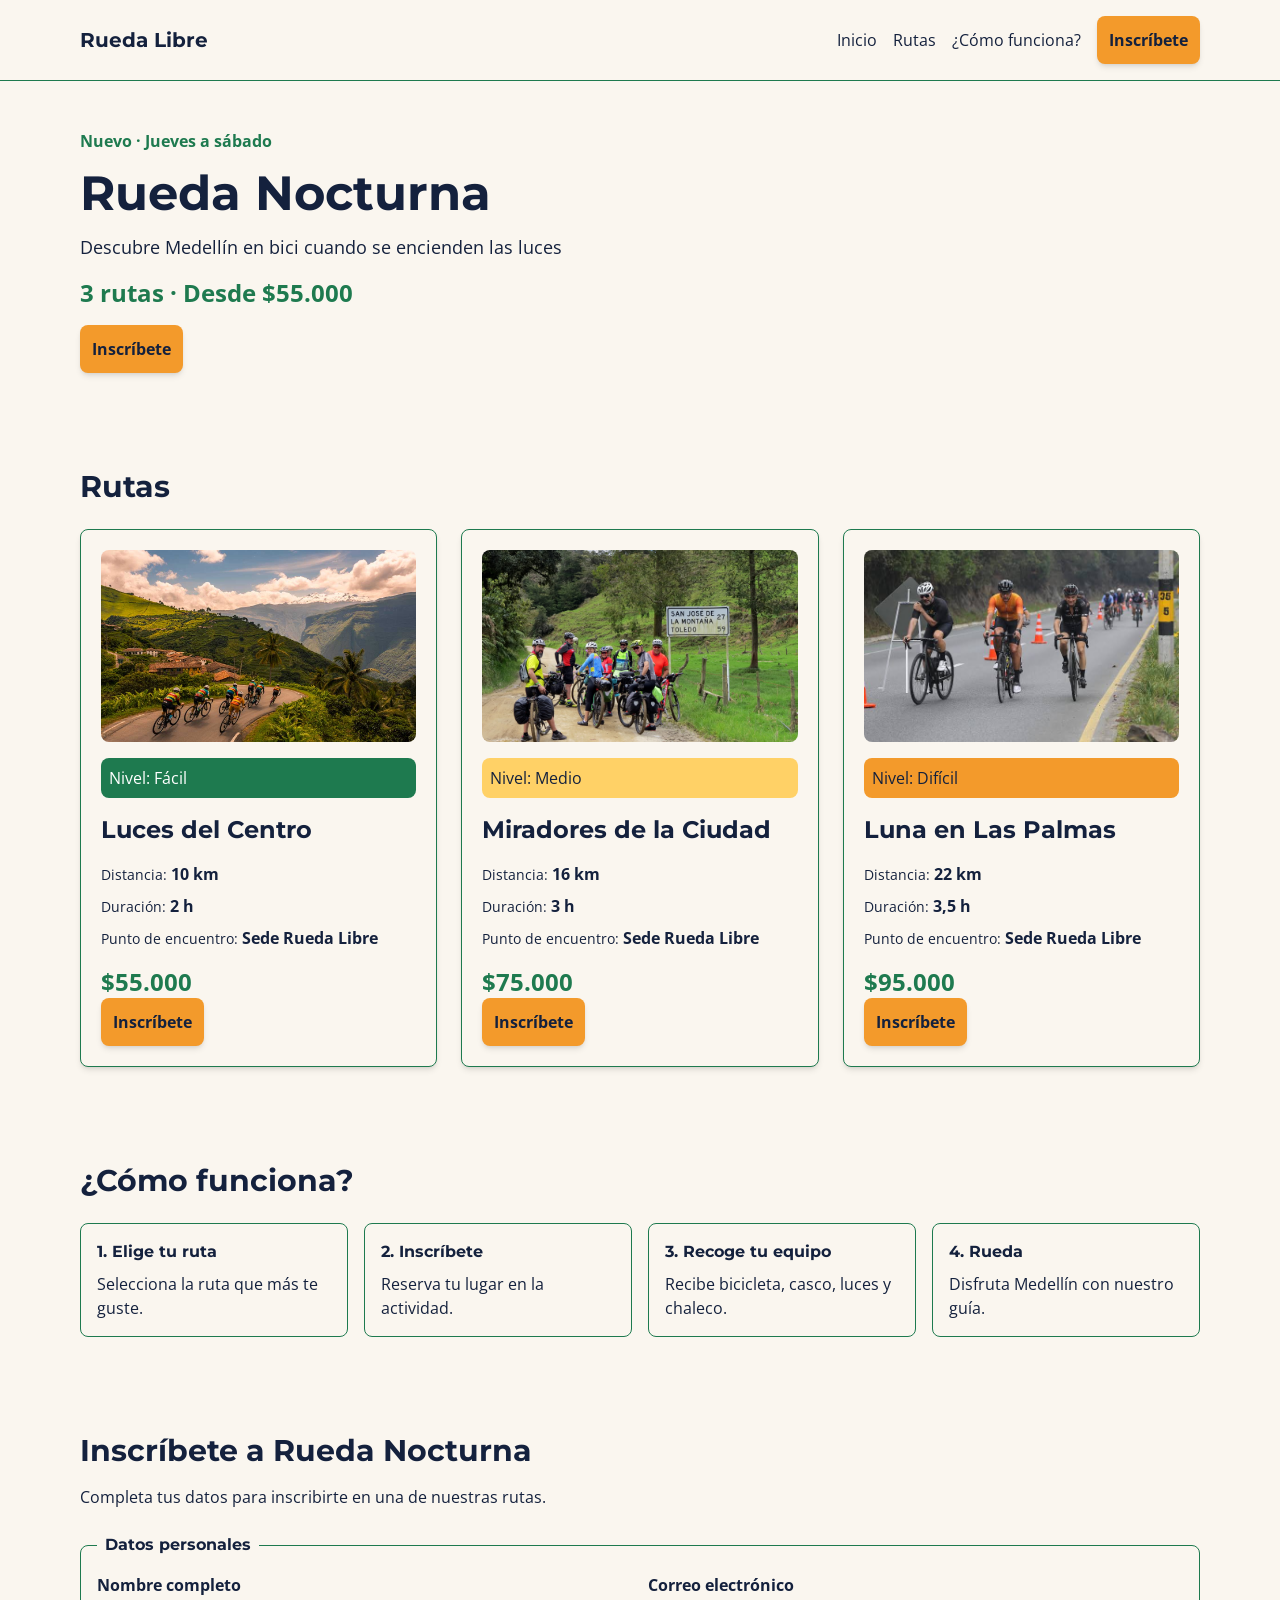
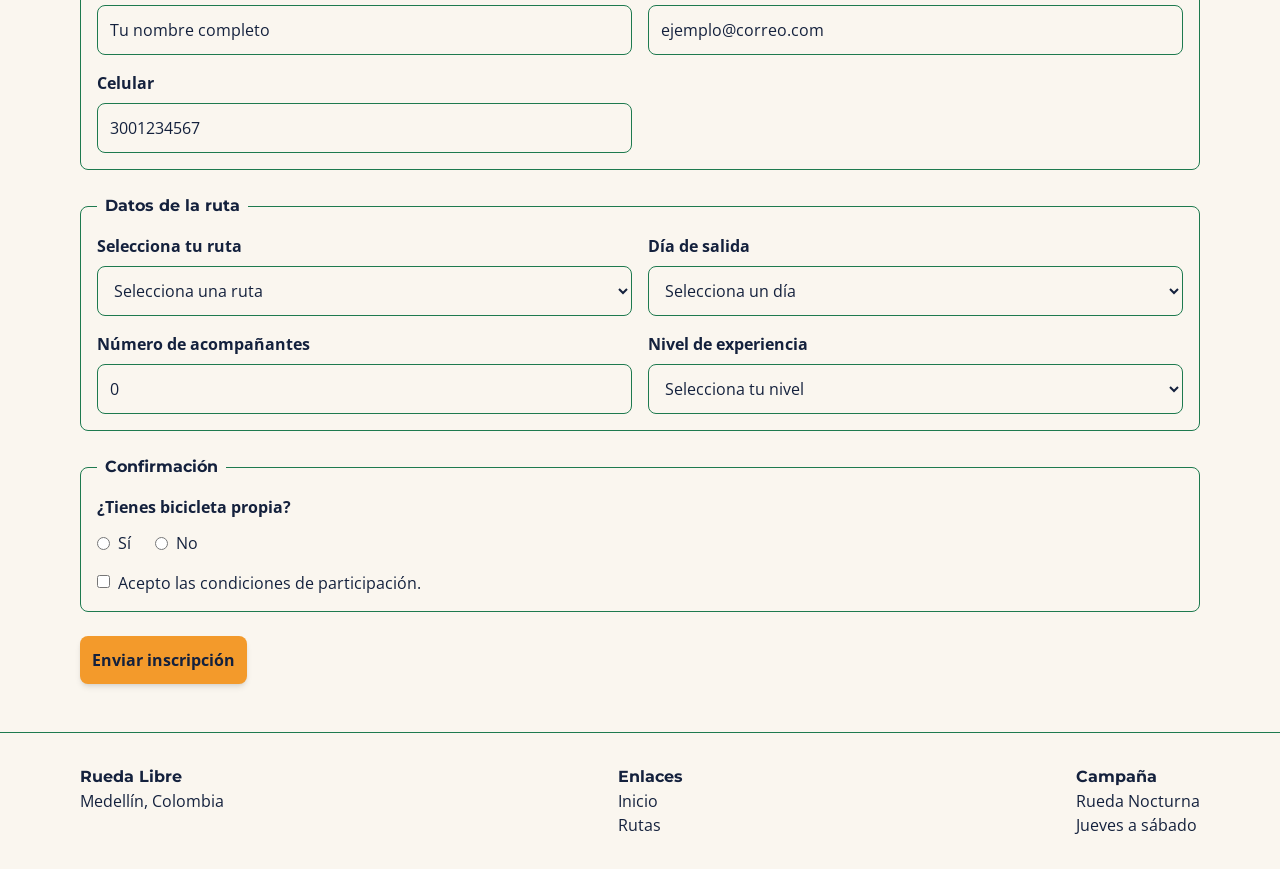
==== commit 1a866c4b: "feat: formulario de inscripción rueda-nocturna" ====
--- a/nocturna/index.html
+++ b/nocturna/index.html
@@ -23,8 +23,7 @@
                 <a href="#rutas" class="hidden md:inline">Rutas</a>
                 <a href="#funciona" class="hidden md:inline">¿Cómo funciona?</a>
 
-                <a href="#inscripcion"
-                    class="btn-principal text-sm md:text-base">
+                <a href="#inscripcion" class="btn-principal text-sm md:text-base">
                     Inscríbete
                 </a>
             </nav>
@@ -52,8 +51,7 @@
                     3 rutas · Desde $55.000
                 </p>
 
-                <a href="#inscripcion"
-                    class="btn-principal">
+                <a href="#inscripcion" class="btn-principal">
                     Inscríbete
                 </a>
 
@@ -101,8 +99,7 @@
                             $55.000
                         </p>
 
-                        <a href="../paginas/reservas.html"
-                            class="btn-principal">
+                        <a href="../paginas/reservas.html" class="btn-principal">
                             Inscríbete
                         </a>
                     </div>
@@ -140,8 +137,7 @@
                             $75.000
                         </p>
 
-                        <a href="../paginas/reservas.html"
-                            class="btn-principal">
+                        <a href="../paginas/reservas.html" class="btn-principal">
                             Inscríbete
                         </a>
                     </div>
@@ -179,8 +175,7 @@
                             $95.000
                         </p>
 
-                        <a href="../paginas/reservas.html"
-                            class="btn-principal">
+                        <a href="../paginas/reservas.html" class="btn-principal">
                             Inscríbete
                         </a>
                     </div>
@@ -227,20 +222,170 @@
         </section>
 
         <section id="inscripcion" class="py-8 md:py-12 bg-crema text-azul-noche dark:bg-azul-noche dark:text-white">
+
             <div class="max-w-6xl mx-auto px-4">
 
                 <h2 class="text-3xl font-bold font-titulos mb-4">
-                    ¡Inscríbete a Rueda Nocturna!
+                    Inscríbete a Rueda Nocturna
                 </h2>
 
-                <p class="mb-4">
-                    Elige tu ruta y vive una experiencia diferente.
+                <p class="mb-6">
+                    Completa tus datos para inscribirte en una de nuestras rutas.
                 </p>
 
-                <a href="../paginas/reservas.html"
-                    class="btn-principal">
-                    Inscríbete
-                </a>
+                <form action="#" method="get" class="space-y-6">
+
+                    <!-- DATOS PERSONALES -->
+                    <fieldset class="border border-verde-ruta dark:border-amarillo-farol rounded-lg p-4">
+
+                        <legend class="font-bold font-titulos px-2">
+                            Datos personales
+                        </legend>
+
+                        <div class="grid grid-cols-1 md:grid-cols-2 gap-4">
+
+                            <div>
+                                <label for="nombre" class="block font-bold mb-2">
+                                    Nombre completo
+                                </label>
+
+                                <input type="text" id="nombre" name="nombre" minlength="3" required autocomplete="name"
+                                    placeholder="Tu nombre completo"
+                                    class="w-full bg-crema text-azul-noche dark:bg-azul-noche dark:text-white border border-verde-ruta dark:border-amarillo-farol rounded-lg p-3 focus:outline-none focus:ring-4 focus:ring-amarillo-farol">
+                            </div>
+
+                            <div>
+                                <label for="correo" class="block font-bold mb-2">
+                                    Correo electrónico
+                                </label>
+
+                                <input type="email" id="correo" name="correo" required autocomplete="email"
+                                    placeholder="ejemplo@correo.com"
+                                    class="w-full bg-crema text-azul-noche dark:bg-azul-noche dark:text-white border border-verde-ruta dark:border-amarillo-farol rounded-lg p-3 focus:outline-none focus:ring-4 focus:ring-amarillo-farol">
+                            </div>
+
+                            <div>
+                                <label for="celular" class="block font-bold mb-2">
+                                    Celular
+                                </label>
+
+                                <input type="tel" id="celular" name="celular" pattern="3[0-9]{9}"
+                                    title="El celular debe tener 10 números y comenzar por 3" maxlength="10" required
+                                    autocomplete="tel" placeholder="3001234567"
+                                    class="w-full bg-crema text-azul-noche dark:bg-azul-noche dark:text-white border border-verde-ruta dark:border-amarillo-farol rounded-lg p-3 focus:outline-none focus:ring-4 focus:ring-amarillo-farol">
+                            </div>
+
+                        </div>
+                    </fieldset>
+
+                    <fieldset class="border border-verde-ruta dark:border-amarillo-farol rounded-lg p-4">
+
+                        <legend class="font-bold font-titulos px-2">
+                            Datos de la ruta
+                        </legend>
+
+                        <div class="grid grid-cols-1 md:grid-cols-2 gap-4">
+
+                            <div>
+                                <label for="ruta" class="block font-bold mb-2">
+                                    Selecciona tu ruta
+                                </label>
+
+                                <select id="ruta" name="ruta" required
+                                    class="w-full bg-crema text-azul-noche dark:bg-azul-noche dark:text-white border border-verde-ruta dark:border-amarillo-farol rounded-lg p-3 focus:outline-none focus:ring-4 focus:ring-amarillo-farol">
+
+                                    <option value="">Selecciona una ruta</option>
+                                    <option value="centro">Luces del Centro</option>
+                                    <option value="miradores">Miradores de la Ciudad</option>
+                                    <option value="palmas">Luna en Las Palmas</option>
+
+                                </select>
+                            </div>
+
+                            <div>
+                                <label for="dia" class="block font-bold mb-2">
+                                    Día de salida
+                                </label>
+
+                                <select id="dia" name="dia" required
+                                    class="w-full bg-crema text-azul-noche dark:bg-azul-noche dark:text-white border border-verde-ruta dark:border-amarillo-farol rounded-lg p-3 focus:outline-none focus:ring-4 focus:ring-amarillo-farol">
+
+                                    <option value="">Selecciona un día</option>
+                                    <option value="jueves">Jueves</option>
+                                    <option value="viernes">Viernes</option>
+                                    <option value="sabado">Sábado</option>
+
+                                </select>
+                            </div>
+
+                            <div>
+                                <label for="acompanantes" class="block font-bold mb-2">
+                                    Número de acompañantes
+                                </label>
+
+                                <input type="number" id="acompanantes" name="acompanantes" min="0" max="3" step="1"
+                                    value="0" required
+                                    class="w-full bg-crema text-azul-noche dark:bg-azul-noche dark:text-white border border-verde-ruta dark:border-amarillo-farol rounded-lg p-3 focus:outline-none focus:ring-4 focus:ring-amarillo-farol">
+                            </div>
+
+                            <div>
+                                <label for="experiencia" class="block font-bold mb-2">
+                                    Nivel de experiencia
+                                </label>
+
+                                <select id="experiencia" name="experiencia" required
+                                    class="w-full bg-crema text-azul-noche dark:bg-azul-noche dark:text-white border border-verde-ruta dark:border-amarillo-farol rounded-lg p-3 focus:outline-none focus:ring-4 focus:ring-amarillo-farol">
+
+                                    <option value="">Selecciona tu nivel</option>
+                                    <option value="principiante">Principiante</option>
+                                    <option value="intermedio">Intermedio</option>
+                                    <option value="avanzado">Avanzado</option>
+
+                                </select>
+                            </div>
+
+                        </div>
+                    </fieldset>
+
+                    <fieldset class="border border-verde-ruta dark:border-amarillo-farol rounded-lg p-4">
+
+                        <legend class="font-bold font-titulos px-2">
+                            Confirmación
+                        </legend>
+
+                        <p class="font-bold mb-3">
+                            ¿Tienes bicicleta propia?
+                        </p>
+
+                        <div class="flex gap-6 mb-4">
+
+                            <label class="flex items-center gap-2">
+                                <input type="radio" name="bicicleta" value="si" required>
+                                Sí
+                            </label>
+
+                            <label class="flex items-center gap-2">
+                                <input type="radio" name="bicicleta" value="no" required>
+                                No
+                            </label>
+
+                        </div>
+
+                        <label class="flex items-start gap-2">
+                            <input type="checkbox" name="condiciones" required class="mt-1 accent-verde-ruta">
+
+                            <span>
+                                Acepto las condiciones de participación.
+                            </span>
+                        </label>
+
+                    </fieldset>
+
+                    <button type="submit" class="btn-principal">
+                        Enviar inscripción
+                    </button>
+
+                </form>
 
             </div>
         </section>
--- a/nocturna/src/output.css
+++ b/nocturna/src/output.css
@@ -1,2 +1,703 @@
 /*! tailwindcss v4.3.5 | MIT License | https://tailwindcss.com */
-@import "https://fonts.googleapis.com/css2?family=Montserrat:wght@400;700&family=Open+Sans:wght@400;600;700&display=swap";@layer properties{@supports (((-webkit-hyphens:none)) and (not (margin-trim:block))) or ((-moz-orient:inline) and (not (color:rgb(from red r g b)))){*,:before,:after,::backdrop{--tw-space-y-reverse:0;--tw-border-style:solid;--tw-leading:initial;--tw-font-weight:initial;--tw-tracking:initial;--tw-shadow:0 0 #0000;--tw-shadow-color:initial;--tw-shadow-alpha:100%;--tw-inset-shadow:0 0 #0000;--tw-inset-shadow-color:initial;--tw-inset-shadow-alpha:100%;--tw-ring-color:initial;--tw-ring-shadow:0 0 #0000;--tw-inset-ring-color:initial;--tw-inset-ring-shadow:0 0 #0000;--tw-ring-inset:initial;--tw-ring-offset-width:0px;--tw-ring-offset-color:#fff;--tw-ring-offset-shadow:0 0 #0000}}}@layer theme{:root,:host{--font-sans:-apple-system, BlinkMacSystemFont, "Segoe UI", Roboto, "Helvetica Neue", "Noto Sans", Arial, sans-serif, "Apple Color Emoji", "Segoe UI Emoji", "Segoe UI Symbol", "Noto Color Emoji";--font-mono:ui-monospace, SFMono-Regular, Menlo, Monaco, Consolas, "Liberation Mono", "Courier New", monospace;--color-orange-400:oklch(75% .183 55.934);--color-green-400:oklch(79.2% .209 151.711);--color-slate-300:oklch(86.9% .022 252.894);--color-slate-900:oklch(20.8% .042 265.755);--color-slate-950:oklch(12.9% .042 264.695);--color-black:#000;--color-white:#fff;--spacing:.25rem;--container-2xl:42rem;--container-4xl:56rem;--container-6xl:72rem;--text-sm:.875rem;--text-sm--line-height:calc(1.25 / .875);--text-base:1rem;--text-base--line-height:calc(1.5 / 1);--text-lg:1.125rem;--text-lg--line-height:calc(1.75 / 1.125);--text-xl:1.25rem;--text-xl--line-height:calc(1.75 / 1.25);--text-2xl:1.5rem;--text-2xl--line-height:calc(2 / 1.5);--text-3xl:1.875rem;--text-3xl--line-height:calc(2.25 / 1.875);--text-4xl:2.25rem;--text-4xl--line-height:calc(2.5 / 2.25);--text-5xl:3rem;--text-5xl--line-height:1;--font-weight-semibold:600;--font-weight-bold:700;--tracking-tight:-.025em;--tracking-widest:.1em;--leading-relaxed:1.625;--radius-lg:.5rem;--radius-2xl:1rem;--default-font-family:var(--font-sans);--default-mono-font-family:var(--font-mono);--color-verde-ruta:#1e7a4f;--color-naranja-pedal:#f39a2b;--color-azul-noche:#14213d;--color-crema:#faf6ef;--color-amarillo-farol:#ffd166;--font-titulos:"Montserrat", sans-serif;--font-textos:"Open Sans", sans-serif}}@layer base{*,:after,:before,::backdrop{box-sizing:border-box;border:0 solid;margin:0;padding:0}::file-selector-button{box-sizing:border-box;border:0 solid;margin:0;padding:0}html,:host{-webkit-text-size-adjust:100%;tab-size:4;line-height:1.5;font-family:var(--default-font-family,-apple-system, BlinkMacSystemFont, "Segoe UI", Roboto, "Helvetica Neue", "Noto Sans", Arial, sans-serif, "Apple Color Emoji", "Segoe UI Emoji", "Segoe UI Symbol", "Noto Color Emoji");font-feature-settings:var(--default-font-feature-settings,normal);font-variation-settings:var(--default-font-variation-settings,normal);-webkit-tap-highlight-color:transparent}hr{height:0;color:inherit;border-top-width:1px}abbr:where([title]){-webkit-text-decoration:underline dotted;text-decoration:underline dotted}h1,h2,h3,h4,h5,h6{font-size:inherit;font-weight:inherit}a{color:inherit;-webkit-text-decoration:inherit;-webkit-text-decoration:inherit;-webkit-text-decoration:inherit;text-decoration:inherit}b,strong{font-weight:bolder}code,kbd,samp,pre{font-family:var(--default-mono-font-family,ui-monospace, SFMono-Regular, Menlo, Monaco, Consolas, "Liberation Mono", "Courier New", monospace);font-feature-settings:var(--default-mono-font-feature-settings,normal);font-variation-settings:var(--default-mono-font-variation-settings,normal);font-size:1em}small{font-size:80%}sub,sup{vertical-align:baseline;font-size:75%;line-height:0;position:relative}sub{bottom:-.25em}sup{top:-.5em}table{text-indent:0;border-color:inherit;border-collapse:collapse}:-moz-focusring:where(:not(iframe)){outline:auto}progress{vertical-align:baseline}summary{display:list-item}ol,ul,menu{list-style:none}img,svg,video,canvas,audio,iframe,embed,object{vertical-align:middle;display:block}img,video{max-width:100%;height:auto}button,input,select,optgroup,textarea{font:inherit;font-feature-settings:inherit;font-variation-settings:inherit;letter-spacing:inherit;color:inherit;opacity:1;background-color:#0000;border-radius:0}::file-selector-button{font:inherit;font-feature-settings:inherit;font-variation-settings:inherit;letter-spacing:inherit;color:inherit;opacity:1;background-color:#0000;border-radius:0}:where(select:is([multiple],[size])) optgroup{font-weight:bolder}:where(select:is([multiple],[size])) optgroup option{padding-inline-start:20px}::file-selector-button{margin-inline-end:4px}::placeholder{opacity:1}@supports (not ((-webkit-appearance:-apple-pay-button))) or (contain-intrinsic-size:1px){::placeholder{color:currentColor}@supports (color:color-mix(in lab, red, red)){::placeholder{color:color-mix(in oklab, currentcolor 50%, transparent)}}}textarea{resize:vertical}::-webkit-search-decoration{-webkit-appearance:none}::-webkit-date-and-time-value{min-height:1lh;text-align:inherit}::-webkit-datetime-edit{display:inline-flex}::-webkit-datetime-edit-fields-wrapper{padding:0}::-webkit-datetime-edit{padding-block:0}::-webkit-datetime-edit-year-field{padding-block:0}::-webkit-datetime-edit-month-field{padding-block:0}::-webkit-datetime-edit-day-field{padding-block:0}::-webkit-datetime-edit-hour-field{padding-block:0}::-webkit-datetime-edit-minute-field{padding-block:0}::-webkit-datetime-edit-second-field{padding-block:0}::-webkit-datetime-edit-millisecond-field{padding-block:0}::-webkit-datetime-edit-meridiem-field{padding-block:0}::-webkit-calendar-picker-indicator{line-height:1}:-moz-ui-invalid{box-shadow:none}button,input:where([type=button],[type=reset],[type=submit]){appearance:button}::file-selector-button{appearance:button}::-webkit-inner-spin-button{height:auto}::-webkit-outer-spin-button{height:auto}[hidden]:where(:not([hidden=until-found])){display:none!important}}@layer components{.btn-principal{border-radius:var(--radius-lg);background-color:var(--color-naranja-pedal);padding:calc(var(--spacing) * 3);--tw-font-weight:var(--font-weight-bold);font-weight:var(--font-weight-bold);color:var(--color-azul-noche);--tw-shadow:0 4px 6px -1px var(--tw-shadow-color,#0000001a), 0 2px 4px -2px var(--tw-shadow-color,#0000001a);box-shadow:var(--tw-inset-shadow), var(--tw-inset-ring-shadow), var(--tw-ring-offset-shadow), var(--tw-ring-shadow), var(--tw-shadow);display:inline-block}@media (hover:hover){.btn-principal:hover{background-color:var(--color-amarillo-farol)}}.btn-principal:focus{--tw-ring-shadow:var(--tw-ring-inset, ) 0 0 0 calc(4px + var(--tw-ring-offset-width)) var(--tw-ring-color,currentcolor);box-shadow:var(--tw-inset-shadow), var(--tw-inset-ring-shadow), var(--tw-ring-offset-shadow), var(--tw-ring-shadow), var(--tw-shadow);--tw-ring-color:var(--color-amarillo-farol)}}@layer utilities{.mx-auto{margin-inline:auto}.mt-2{margin-top:calc(var(--spacing) * 2)}.mt-4{margin-top:calc(var(--spacing) * 4)}.mb-2{margin-bottom:calc(var(--spacing) * 2)}.mb-4{margin-bottom:calc(var(--spacing) * 4)}.mb-6{margin-bottom:calc(var(--spacing) * 6)}.mb-8{margin-bottom:calc(var(--spacing) * 8)}.block{display:block}.flex{display:flex}.grid{display:grid}.hidden{display:none}.inline-block{display:inline-block}.h-48{height:calc(var(--spacing) * 48)}.min-h-screen{min-height:100vh}.w-full{width:100%}.max-w-2xl{max-width:var(--container-2xl)}.max-w-4xl{max-width:var(--container-4xl)}.max-w-6xl{max-width:var(--container-6xl)}.grid-cols-1{grid-template-columns:repeat(1,minmax(0,1fr))}.flex-col{flex-direction:column}.flex-wrap{flex-wrap:wrap}.items-center{align-items:center}.justify-between{justify-content:space-between}.gap-3{gap:calc(var(--spacing) * 3)}.gap-4{gap:calc(var(--spacing) * 4)}.gap-6{gap:calc(var(--spacing) * 6)}:where(.space-y-2>:not(:last-child)){--tw-space-y-reverse:0;margin-block-start:calc(calc(var(--spacing) * 2) * var(--tw-space-y-reverse));margin-block-end:calc(calc(var(--spacing) * 2) * calc(1 - var(--tw-space-y-reverse)))}:where(.space-y-6>:not(:last-child)){--tw-space-y-reverse:0;margin-block-start:calc(calc(var(--spacing) * 6) * var(--tw-space-y-reverse));margin-block-end:calc(calc(var(--spacing) * 6) * calc(1 - var(--tw-space-y-reverse)))}.rounded-2xl{border-radius:var(--radius-2xl)}.rounded-lg{border-radius:var(--radius-lg)}.border{border-style:var(--tw-border-style);border-width:1px}.border-2{border-style:var(--tw-border-style);border-width:2px}.border-t{border-top-style:var(--tw-border-style);border-top-width:1px}.border-b{border-bottom-style:var(--tw-border-style);border-bottom-width:1px}.border-l-4{border-left-style:var(--tw-border-style);border-left-width:4px}.border-azul-noche{border-color:var(--color-azul-noche)}.border-naranja-pedal{border-color:var(--color-naranja-pedal)}.border-verde-ruta{border-color:var(--color-verde-ruta)}.bg-amarillo-farol{background-color:var(--color-amarillo-farol)}.bg-crema{background-color:var(--color-crema)}.bg-naranja-pedal{background-color:var(--color-naranja-pedal)}.bg-orange-400{background-color:var(--color-orange-400)}.bg-slate-900{background-color:var(--color-slate-900)}.bg-slate-950{background-color:var(--color-slate-950)}.bg-verde-ruta{background-color:var(--color-verde-ruta)}.object-cover{object-fit:cover}.p-2{padding:calc(var(--spacing) * 2)}.p-3{padding:calc(var(--spacing) * 3)}.p-4{padding:calc(var(--spacing) * 4)}.p-5{padding:calc(var(--spacing) * 5)}.p-6{padding:calc(var(--spacing) * 6)}.p-8{padding:calc(var(--spacing) * 8)}.px-4{padding-inline:calc(var(--spacing) * 4)}.py-8{padding-block:calc(var(--spacing) * 8)}.font-textos{font-family:var(--font-textos)}.font-titulos{font-family:var(--font-titulos)}.text-2xl{font-size:var(--text-2xl);line-height:var(--tw-leading,var(--text-2xl--line-height))}.text-3xl{font-size:var(--text-3xl);line-height:var(--tw-leading,var(--text-3xl--line-height))}.text-4xl{font-size:var(--text-4xl);line-height:var(--tw-leading,var(--text-4xl--line-height))}.text-lg{font-size:var(--text-lg);line-height:var(--tw-leading,var(--text-lg--line-height))}.text-sm{font-size:var(--text-sm);line-height:var(--tw-leading,var(--text-sm--line-height))}.text-xl{font-size:var(--text-xl);line-height:var(--tw-leading,var(--text-xl--line-height))}.leading-relaxed{--tw-leading:var(--leading-relaxed);line-height:var(--leading-relaxed)}.font-bold{--tw-font-weight:var(--font-weight-bold);font-weight:var(--font-weight-bold)}.font-semibold{--tw-font-weight:var(--font-weight-semibold);font-weight:var(--font-weight-semibold)}.tracking-tight{--tw-tracking:var(--tracking-tight);letter-spacing:var(--tracking-tight)}.tracking-widest{--tw-tracking:var(--tracking-widest);letter-spacing:var(--tracking-widest)}.text-azul-noche{color:var(--color-azul-noche)}.text-black{color:var(--color-black)}.text-green-400{color:var(--color-green-400)}.text-orange-400{color:var(--color-orange-400)}.text-slate-300{color:var(--color-slate-300)}.text-verde-ruta{color:var(--color-verde-ruta)}.text-white{color:var(--color-white)}.uppercase{text-transform:uppercase}.shadow-md{--tw-shadow:0 4px 6px -1px var(--tw-shadow-color,#0000001a), 0 2px 4px -2px var(--tw-shadow-color,#0000001a);box-shadow:var(--tw-inset-shadow), var(--tw-inset-ring-shadow), var(--tw-ring-offset-shadow), var(--tw-ring-shadow), var(--tw-shadow)}@media (hover:hover){.hover\:bg-amarillo-farol:hover{background-color:var(--color-amarillo-farol)}.hover\:bg-azul-noche:hover{background-color:var(--color-azul-noche)}.hover\:text-white:hover{color:var(--color-white)}.hover\:shadow-xl:hover{--tw-shadow:0 20px 25px -5px var(--tw-shadow-color,#0000001a), 0 8px 10px -6px var(--tw-shadow-color,#0000001a);box-shadow:var(--tw-inset-shadow), var(--tw-inset-ring-shadow), var(--tw-ring-offset-shadow), var(--tw-ring-shadow), var(--tw-shadow)}}.focus\:ring-4:focus{--tw-ring-shadow:var(--tw-ring-inset, ) 0 0 0 calc(4px + var(--tw-ring-offset-width)) var(--tw-ring-color,currentcolor);box-shadow:var(--tw-inset-shadow), var(--tw-inset-ring-shadow), var(--tw-ring-offset-shadow), var(--tw-ring-shadow), var(--tw-shadow)}.focus\:ring-amarillo-farol:focus{--tw-ring-color:var(--color-amarillo-farol)}.focus\:outline-none:focus{--tw-outline-style:none;outline-style:none}@media (min-width:40rem){.sm\:grid-cols-2{grid-template-columns:repeat(2,minmax(0,1fr))}.sm\:flex-row{flex-direction:row}.sm\:text-4xl{font-size:var(--text-4xl);line-height:var(--tw-leading,var(--text-4xl--line-height))}}@media (min-width:48rem){.md\:inline{display:inline}.md\:flex-row{flex-direction:row}.md\:py-12{padding-block:calc(var(--spacing) * 12)}.md\:text-base{font-size:var(--text-base);line-height:var(--tw-leading,var(--text-base--line-height))}}@media (min-width:64rem){.lg\:grid-cols-3{grid-template-columns:repeat(3,minmax(0,1fr))}.lg\:grid-cols-4{grid-template-columns:repeat(4,minmax(0,1fr))}.lg\:text-5xl{font-size:var(--text-5xl);line-height:var(--tw-leading,var(--text-5xl--line-height))}}@media (prefers-color-scheme:dark){.dark\:border-amarillo-farol{border-color:var(--color-amarillo-farol)}.dark\:bg-azul-noche{background-color:var(--color-azul-noche)}.dark\:text-amarillo-farol{color:var(--color-amarillo-farol)}.dark\:text-white{color:var(--color-white)}@media (hover:hover){.dark\:hover\:bg-amarillo-farol:hover{background-color:var(--color-amarillo-farol)}.dark\:hover\:bg-crema:hover{background-color:var(--color-crema)}.dark\:hover\:text-azul-noche:hover{color:var(--color-azul-noche)}}}}@property --tw-space-y-reverse{syntax:"*";inherits:false;initial-value:0}@property --tw-border-style{syntax:"*";inherits:false;initial-value:solid}@property --tw-leading{syntax:"*";inherits:false}@property --tw-font-weight{syntax:"*";inherits:false}@property --tw-tracking{syntax:"*";inherits:false}@property --tw-shadow{syntax:"*";inherits:false;initial-value:0 0 #0000}@property --tw-shadow-color{syntax:"*";inherits:false}@property --tw-shadow-alpha{syntax:"<percentage>";inherits:false;initial-value:100%}@property --tw-inset-shadow{syntax:"*";inherits:false;initial-value:0 0 #0000}@property --tw-inset-shadow-color{syntax:"*";inherits:false}@property --tw-inset-shadow-alpha{syntax:"<percentage>";inherits:false;initial-value:100%}@property --tw-ring-color{syntax:"*";inherits:false}@property --tw-ring-shadow{syntax:"*";inherits:false;initial-value:0 0 #0000}@property --tw-inset-ring-color{syntax:"*";inherits:false}@property --tw-inset-ring-shadow{syntax:"*";inherits:false;initial-value:0 0 #0000}@property --tw-ring-inset{syntax:"*";inherits:false}@property --tw-ring-offset-width{syntax:"<length>";inherits:false;initial-value:0}@property --tw-ring-offset-color{syntax:"*";inherits:false;initial-value:#fff}@property --tw-ring-offset-shadow{syntax:"*";inherits:false;initial-value:0 0 #0000}+@import url('https://fonts.googleapis.com/css2?family=Montserrat:wght@400;700&family=Open+Sans:wght@400;600;700&display=swap');
+@layer properties;
+@layer theme, base, components, utilities;
+@layer theme {
+  :root, :host {
+    --font-sans: -apple-system, BlinkMacSystemFont, "Segoe UI", Roboto, "Helvetica Neue",
+      "Noto Sans", Arial, sans-serif, "Apple Color Emoji", "Segoe UI Emoji",
+      "Segoe UI Symbol", "Noto Color Emoji";
+    --font-mono: ui-monospace, SFMono-Regular, Menlo, Monaco, Consolas, "Liberation Mono",
+      "Courier New", monospace;
+    --color-orange-400: oklch(75% 0.183 55.934);
+    --color-green-400: oklch(79.2% 0.209 151.711);
+    --color-slate-300: oklch(86.9% 0.022 252.894);
+    --color-slate-900: oklch(20.8% 0.042 265.755);
+    --color-slate-950: oklch(12.9% 0.042 264.695);
+    --color-black: #000;
+    --color-white: #fff;
+    --spacing: 0.25rem;
+    --container-2xl: 42rem;
+    --container-4xl: 56rem;
+    --container-6xl: 72rem;
+    --text-sm: 0.875rem;
+    --text-sm--line-height: calc(1.25 / 0.875);
+    --text-base: 1rem;
+    --text-base--line-height: calc(1.5 / 1);
+    --text-lg: 1.125rem;
+    --text-lg--line-height: calc(1.75 / 1.125);
+    --text-xl: 1.25rem;
+    --text-xl--line-height: calc(1.75 / 1.25);
+    --text-2xl: 1.5rem;
+    --text-2xl--line-height: calc(2 / 1.5);
+    --text-3xl: 1.875rem;
+    --text-3xl--line-height: calc(2.25 / 1.875);
+    --text-4xl: 2.25rem;
+    --text-4xl--line-height: calc(2.5 / 2.25);
+    --text-5xl: 3rem;
+    --text-5xl--line-height: 1;
+    --font-weight-semibold: 600;
+    --font-weight-bold: 700;
+    --tracking-tight: -0.025em;
+    --tracking-widest: 0.1em;
+    --leading-relaxed: 1.625;
+    --radius-lg: 0.5rem;
+    --radius-2xl: 1rem;
+    --default-font-family: var(--font-sans);
+    --default-mono-font-family: var(--font-mono);
+    --color-verde-ruta: #1E7A4F;
+    --color-naranja-pedal: #F39A2B;
+    --color-azul-noche: #14213D;
+    --color-crema: #FAF6EF;
+    --color-amarillo-farol: #FFD166;
+    --font-titulos: "Montserrat", sans-serif;
+    --font-textos: "Open Sans", sans-serif;
+  }
+}
+@layer base {
+  *, ::after, ::before, ::backdrop, ::file-selector-button {
+    box-sizing: border-box;
+    margin: 0;
+    padding: 0;
+    border: 0 solid;
+  }
+  html, :host {
+    line-height: 1.5;
+    -webkit-text-size-adjust: 100%;
+    tab-size: 4;
+    font-family: var(--default-font-family, -apple-system, BlinkMacSystemFont, "Segoe UI", Roboto, "Helvetica Neue", "Noto Sans", Arial, sans-serif, "Apple Color Emoji", "Segoe UI Emoji", "Segoe UI Symbol", "Noto Color Emoji");
+    font-feature-settings: var(--default-font-feature-settings, normal);
+    font-variation-settings: var(--default-font-variation-settings, normal);
+    -webkit-tap-highlight-color: transparent;
+  }
+  hr {
+    height: 0;
+    color: inherit;
+    border-top-width: 1px;
+  }
+  abbr:where([title]) {
+    -webkit-text-decoration: underline dotted;
+    text-decoration: underline dotted;
+  }
+  h1, h2, h3, h4, h5, h6 {
+    font-size: inherit;
+    font-weight: inherit;
+  }
+  a {
+    color: inherit;
+    -webkit-text-decoration: inherit;
+    text-decoration: inherit;
+  }
+  b, strong {
+    font-weight: bolder;
+  }
+  code, kbd, samp, pre {
+    font-family: var(--default-mono-font-family, ui-monospace, SFMono-Regular, Menlo, Monaco, Consolas, "Liberation Mono", "Courier New", monospace);
+    font-feature-settings: var(--default-mono-font-feature-settings, normal);
+    font-variation-settings: var(--default-mono-font-variation-settings, normal);
+    font-size: 1em;
+  }
+  small {
+    font-size: 80%;
+  }
+  sub, sup {
+    font-size: 75%;
+    line-height: 0;
+    position: relative;
+    vertical-align: baseline;
+  }
+  sub {
+    bottom: -0.25em;
+  }
+  sup {
+    top: -0.5em;
+  }
+  table {
+    text-indent: 0;
+    border-color: inherit;
+    border-collapse: collapse;
+  }
+  :-moz-focusring:where(:not(iframe)) {
+    outline: auto;
+  }
+  progress {
+    vertical-align: baseline;
+  }
+  summary {
+    display: list-item;
+  }
+  ol, ul, menu {
+    list-style: none;
+  }
+  img, svg, video, canvas, audio, iframe, embed, object {
+    display: block;
+    vertical-align: middle;
+  }
+  img, video {
+    max-width: 100%;
+    height: auto;
+  }
+  button, input, select, optgroup, textarea, ::file-selector-button {
+    font: inherit;
+    font-feature-settings: inherit;
+    font-variation-settings: inherit;
+    letter-spacing: inherit;
+    color: inherit;
+    border-radius: 0;
+    background-color: transparent;
+    opacity: 1;
+  }
+  :where(select:is([multiple], [size])) optgroup {
+    font-weight: bolder;
+  }
+  :where(select:is([multiple], [size])) optgroup option {
+    padding-inline-start: 20px;
+  }
+  ::file-selector-button {
+    margin-inline-end: 4px;
+  }
+  ::placeholder {
+    opacity: 1;
+  }
+  @supports (not (-webkit-appearance: -apple-pay-button))  or (contain-intrinsic-size: 1px) {
+    ::placeholder {
+      color: currentcolor;
+      @supports (color: color-mix(in lab, red, red)) {
+        color: color-mix(in oklab, currentcolor 50%, transparent);
+      }
+    }
+  }
+  textarea {
+    resize: vertical;
+  }
+  ::-webkit-search-decoration {
+    -webkit-appearance: none;
+  }
+  ::-webkit-date-and-time-value {
+    min-height: 1lh;
+    text-align: inherit;
+  }
+  ::-webkit-datetime-edit {
+    display: inline-flex;
+  }
+  ::-webkit-datetime-edit-fields-wrapper {
+    padding: 0;
+  }
+  ::-webkit-datetime-edit, ::-webkit-datetime-edit-year-field, ::-webkit-datetime-edit-month-field, ::-webkit-datetime-edit-day-field, ::-webkit-datetime-edit-hour-field, ::-webkit-datetime-edit-minute-field, ::-webkit-datetime-edit-second-field, ::-webkit-datetime-edit-millisecond-field, ::-webkit-datetime-edit-meridiem-field {
+    padding-block: 0;
+  }
+  ::-webkit-calendar-picker-indicator {
+    line-height: 1;
+  }
+  :-moz-ui-invalid {
+    box-shadow: none;
+  }
+  button, input:where([type="button"], [type="reset"], [type="submit"]), ::file-selector-button {
+    appearance: button;
+  }
+  ::-webkit-inner-spin-button, ::-webkit-outer-spin-button {
+    height: auto;
+  }
+  [hidden]:where(:not([hidden="until-found"])) {
+    display: none !important;
+  }
+}
+@layer utilities {
+  .mx-auto {
+    margin-inline: auto;
+  }
+  .mt-1 {
+    margin-top: var(--spacing);
+  }
+  .mt-2 {
+    margin-top: calc(var(--spacing) * 2);
+  }
+  .mt-4 {
+    margin-top: calc(var(--spacing) * 4);
+  }
+  .mb-2 {
+    margin-bottom: calc(var(--spacing) * 2);
+  }
+  .mb-3 {
+    margin-bottom: calc(var(--spacing) * 3);
+  }
+  .mb-4 {
+    margin-bottom: calc(var(--spacing) * 4);
+  }
+  .mb-6 {
+    margin-bottom: calc(var(--spacing) * 6);
+  }
+  .mb-8 {
+    margin-bottom: calc(var(--spacing) * 8);
+  }
+  .block {
+    display: block;
+  }
+  .flex {
+    display: flex;
+  }
+  .grid {
+    display: grid;
+  }
+  .hidden {
+    display: none;
+  }
+  .inline-block {
+    display: inline-block;
+  }
+  .h-48 {
+    height: calc(var(--spacing) * 48);
+  }
+  .min-h-screen {
+    min-height: 100vh;
+  }
+  .w-full {
+    width: 100%;
+  }
+  .max-w-2xl {
+    max-width: var(--container-2xl);
+  }
+  .max-w-4xl {
+    max-width: var(--container-4xl);
+  }
+  .max-w-6xl {
+    max-width: var(--container-6xl);
+  }
+  .grid-cols-1 {
+    grid-template-columns: repeat(1, minmax(0, 1fr));
+  }
+  .flex-col {
+    flex-direction: column;
+  }
+  .flex-wrap {
+    flex-wrap: wrap;
+  }
+  .items-center {
+    align-items: center;
+  }
+  .items-start {
+    align-items: flex-start;
+  }
+  .justify-between {
+    justify-content: space-between;
+  }
+  .gap-2 {
+    gap: calc(var(--spacing) * 2);
+  }
+  .gap-3 {
+    gap: calc(var(--spacing) * 3);
+  }
+  .gap-4 {
+    gap: calc(var(--spacing) * 4);
+  }
+  .gap-6 {
+    gap: calc(var(--spacing) * 6);
+  }
+  :where(.space-y-2 > :not(:last-child)) {
+    --tw-space-y-reverse: 0;
+    margin-block-start: calc(calc(var(--spacing) * 2) * var(--tw-space-y-reverse));
+    margin-block-end: calc(calc(var(--spacing) * 2) * calc(1 - var(--tw-space-y-reverse)));
+  }
+  :where(.space-y-6 > :not(:last-child)) {
+    --tw-space-y-reverse: 0;
+    margin-block-start: calc(calc(var(--spacing) * 6) * var(--tw-space-y-reverse));
+    margin-block-end: calc(calc(var(--spacing) * 6) * calc(1 - var(--tw-space-y-reverse)));
+  }
+  .rounded-2xl {
+    border-radius: var(--radius-2xl);
+  }
+  .rounded-lg {
+    border-radius: var(--radius-lg);
+  }
+  .border {
+    border-style: var(--tw-border-style);
+    border-width: 1px;
+  }
+  .border-2 {
+    border-style: var(--tw-border-style);
+    border-width: 2px;
+  }
+  .border-t {
+    border-top-style: var(--tw-border-style);
+    border-top-width: 1px;
+  }
+  .border-b {
+    border-bottom-style: var(--tw-border-style);
+    border-bottom-width: 1px;
+  }
+  .border-l-4 {
+    border-left-style: var(--tw-border-style);
+    border-left-width: 4px;
+  }
+  .border-azul-noche {
+    border-color: var(--color-azul-noche);
+  }
+  .border-naranja-pedal {
+    border-color: var(--color-naranja-pedal);
+  }
+  .border-verde-ruta {
+    border-color: var(--color-verde-ruta);
+  }
+  .bg-amarillo-farol {
+    background-color: var(--color-amarillo-farol);
+  }
+  .bg-crema {
+    background-color: var(--color-crema);
+  }
+  .bg-naranja-pedal {
+    background-color: var(--color-naranja-pedal);
+  }
+  .bg-orange-400 {
+    background-color: var(--color-orange-400);
+  }
+  .bg-slate-900 {
+    background-color: var(--color-slate-900);
+  }
+  .bg-slate-950 {
+    background-color: var(--color-slate-950);
+  }
+  .bg-verde-ruta {
+    background-color: var(--color-verde-ruta);
+  }
+  .object-cover {
+    object-fit: cover;
+  }
+  .p-2 {
+    padding: calc(var(--spacing) * 2);
+  }
+  .p-3 {
+    padding: calc(var(--spacing) * 3);
+  }
+  .p-4 {
+    padding: calc(var(--spacing) * 4);
+  }
+  .p-5 {
+    padding: calc(var(--spacing) * 5);
+  }
+  .p-6 {
+    padding: calc(var(--spacing) * 6);
+  }
+  .p-8 {
+    padding: calc(var(--spacing) * 8);
+  }
+  .px-2 {
+    padding-inline: calc(var(--spacing) * 2);
+  }
+  .px-4 {
+    padding-inline: calc(var(--spacing) * 4);
+  }
+  .py-8 {
+    padding-block: calc(var(--spacing) * 8);
+  }
+  .font-textos {
+    font-family: var(--font-textos);
+  }
+  .font-titulos {
+    font-family: var(--font-titulos);
+  }
+  .text-2xl {
+    font-size: var(--text-2xl);
+    line-height: var(--tw-leading, var(--text-2xl--line-height));
+  }
+  .text-3xl {
+    font-size: var(--text-3xl);
+    line-height: var(--tw-leading, var(--text-3xl--line-height));
+  }
+  .text-4xl {
+    font-size: var(--text-4xl);
+    line-height: var(--tw-leading, var(--text-4xl--line-height));
+  }
+  .text-lg {
+    font-size: var(--text-lg);
+    line-height: var(--tw-leading, var(--text-lg--line-height));
+  }
+  .text-sm {
+    font-size: var(--text-sm);
+    line-height: var(--tw-leading, var(--text-sm--line-height));
+  }
+  .text-xl {
+    font-size: var(--text-xl);
+    line-height: var(--tw-leading, var(--text-xl--line-height));
+  }
+  .leading-relaxed {
+    --tw-leading: var(--leading-relaxed);
+    line-height: var(--leading-relaxed);
+  }
+  .font-bold {
+    --tw-font-weight: var(--font-weight-bold);
+    font-weight: var(--font-weight-bold);
+  }
+  .font-semibold {
+    --tw-font-weight: var(--font-weight-semibold);
+    font-weight: var(--font-weight-semibold);
+  }
+  .tracking-tight {
+    --tw-tracking: var(--tracking-tight);
+    letter-spacing: var(--tracking-tight);
+  }
+  .tracking-widest {
+    --tw-tracking: var(--tracking-widest);
+    letter-spacing: var(--tracking-widest);
+  }
+  .text-azul-noche {
+    color: var(--color-azul-noche);
+  }
+  .text-black {
+    color: var(--color-black);
+  }
+  .text-green-400 {
+    color: var(--color-green-400);
+  }
+  .text-orange-400 {
+    color: var(--color-orange-400);
+  }
+  .text-slate-300 {
+    color: var(--color-slate-300);
+  }
+  .text-verde-ruta {
+    color: var(--color-verde-ruta);
+  }
+  .text-white {
+    color: var(--color-white);
+  }
+  .uppercase {
+    text-transform: uppercase;
+  }
+  .accent-verde-ruta {
+    accent-color: var(--color-verde-ruta);
+  }
+  .shadow-md {
+    --tw-shadow: 0 4px 6px -1px var(--tw-shadow-color, rgb(0 0 0 / 0.1)), 0 2px 4px -2px var(--tw-shadow-color, rgb(0 0 0 / 0.1));
+    box-shadow: var(--tw-inset-shadow), var(--tw-inset-ring-shadow), var(--tw-ring-offset-shadow), var(--tw-ring-shadow), var(--tw-shadow);
+  }
+  @media (hover: hover) {
+    .hover\:bg-amarillo-farol:hover {
+      background-color: var(--color-amarillo-farol);
+    }
+    .hover\:bg-azul-noche:hover {
+      background-color: var(--color-azul-noche);
+    }
+    .hover\:text-white:hover {
+      color: var(--color-white);
+    }
+    .hover\:shadow-xl:hover {
+      --tw-shadow: 0 20px 25px -5px var(--tw-shadow-color, rgb(0 0 0 / 0.1)), 0 8px 10px -6px var(--tw-shadow-color, rgb(0 0 0 / 0.1));
+      box-shadow: var(--tw-inset-shadow), var(--tw-inset-ring-shadow), var(--tw-ring-offset-shadow), var(--tw-ring-shadow), var(--tw-shadow);
+    }
+  }
+  .focus\:ring-4:focus {
+    --tw-ring-shadow: var(--tw-ring-inset, ) 0 0 0 calc(4px + var(--tw-ring-offset-width)) var(--tw-ring-color, currentcolor);
+    box-shadow: var(--tw-inset-shadow), var(--tw-inset-ring-shadow), var(--tw-ring-offset-shadow), var(--tw-ring-shadow), var(--tw-shadow);
+  }
+  .focus\:ring-amarillo-farol:focus {
+    --tw-ring-color: var(--color-amarillo-farol);
+  }
+  .focus\:outline-none:focus {
+    --tw-outline-style: none;
+    outline-style: none;
+  }
+  @media (width >= 40rem) {
+    .sm\:grid-cols-2 {
+      grid-template-columns: repeat(2, minmax(0, 1fr));
+    }
+    .sm\:flex-row {
+      flex-direction: row;
+    }
+    .sm\:text-4xl {
+      font-size: var(--text-4xl);
+      line-height: var(--tw-leading, var(--text-4xl--line-height));
+    }
+  }
+  @media (width >= 48rem) {
+    .md\:inline {
+      display: inline;
+    }
+    .md\:grid-cols-2 {
+      grid-template-columns: repeat(2, minmax(0, 1fr));
+    }
+    .md\:flex-row {
+      flex-direction: row;
+    }
+    .md\:py-12 {
+      padding-block: calc(var(--spacing) * 12);
+    }
+    .md\:text-base {
+      font-size: var(--text-base);
+      line-height: var(--tw-leading, var(--text-base--line-height));
+    }
+  }
+  @media (width >= 64rem) {
+    .lg\:grid-cols-3 {
+      grid-template-columns: repeat(3, minmax(0, 1fr));
+    }
+    .lg\:grid-cols-4 {
+      grid-template-columns: repeat(4, minmax(0, 1fr));
+    }
+    .lg\:text-5xl {
+      font-size: var(--text-5xl);
+      line-height: var(--tw-leading, var(--text-5xl--line-height));
+    }
+  }
+  @media (prefers-color-scheme: dark) {
+    .dark\:border-amarillo-farol {
+      border-color: var(--color-amarillo-farol);
+    }
+    .dark\:bg-azul-noche {
+      background-color: var(--color-azul-noche);
+    }
+    .dark\:text-amarillo-farol {
+      color: var(--color-amarillo-farol);
+    }
+    .dark\:text-white {
+      color: var(--color-white);
+    }
+    @media (hover: hover) {
+      .dark\:hover\:bg-amarillo-farol:hover {
+        background-color: var(--color-amarillo-farol);
+      }
+      .dark\:hover\:bg-crema:hover {
+        background-color: var(--color-crema);
+      }
+      .dark\:hover\:text-azul-noche:hover {
+        color: var(--color-azul-noche);
+      }
+    }
+  }
+}
+@layer components {
+  .btn-principal {
+    display: inline-block;
+    border-radius: var(--radius-lg);
+    background-color: var(--color-naranja-pedal);
+    padding: calc(var(--spacing) * 3);
+    --tw-font-weight: var(--font-weight-bold);
+    font-weight: var(--font-weight-bold);
+    color: var(--color-azul-noche);
+    --tw-shadow: 0 4px 6px -1px var(--tw-shadow-color, rgb(0 0 0 / 0.1)), 0 2px 4px -2px var(--tw-shadow-color, rgb(0 0 0 / 0.1));
+    box-shadow: var(--tw-inset-shadow), var(--tw-inset-ring-shadow), var(--tw-ring-offset-shadow), var(--tw-ring-shadow), var(--tw-shadow);
+    &:hover {
+      @media (hover: hover) {
+        background-color: var(--color-amarillo-farol);
+      }
+    }
+    &:focus {
+      --tw-ring-shadow: var(--tw-ring-inset, ) 0 0 0 calc(4px + var(--tw-ring-offset-width)) var(--tw-ring-color, currentcolor);
+      box-shadow: var(--tw-inset-shadow), var(--tw-inset-ring-shadow), var(--tw-ring-offset-shadow), var(--tw-ring-shadow), var(--tw-shadow);
+    }
+    &:focus {
+      --tw-ring-color: var(--color-amarillo-farol);
+    }
+  }
+}
+@property --tw-space-y-reverse {
+  syntax: "*";
+  inherits: false;
+  initial-value: 0;
+}
+@property --tw-border-style {
+  syntax: "*";
+  inherits: false;
+  initial-value: solid;
+}
+@property --tw-leading {
+  syntax: "*";
+  inherits: false;
+}
+@property --tw-font-weight {
+  syntax: "*";
+  inherits: false;
+}
+@property --tw-tracking {
+  syntax: "*";
+  inherits: false;
+}
+@property --tw-shadow {
+  syntax: "*";
+  inherits: false;
+  initial-value: 0 0 #0000;
+}
+@property --tw-shadow-color {
+  syntax: "*";
+  inherits: false;
+}
+@property --tw-shadow-alpha {
+  syntax: "<percentage>";
+  inherits: false;
+  initial-value: 100%;
+}
+@property --tw-inset-shadow {
+  syntax: "*";
+  inherits: false;
+  initial-value: 0 0 #0000;
+}
+@property --tw-inset-shadow-color {
+  syntax: "*";
+  inherits: false;
+}
+@property --tw-inset-shadow-alpha {
+  syntax: "<percentage>";
+  inherits: false;
+  initial-value: 100%;
+}
+@property --tw-ring-color {
+  syntax: "*";
+  inherits: false;
+}
+@property --tw-ring-shadow {
+  syntax: "*";
+  inherits: false;
+  initial-value: 0 0 #0000;
+}
+@property --tw-inset-ring-color {
+  syntax: "*";
+  inherits: false;
+}
+@property --tw-inset-ring-shadow {
+  syntax: "*";
+  inherits: false;
+  initial-value: 0 0 #0000;
+}
+@property --tw-ring-inset {
+  syntax: "*";
+  inherits: false;
+}
+@property --tw-ring-offset-width {
+  syntax: "<length>";
+  inherits: false;
+  initial-value: 0px;
+}
+@property --tw-ring-offset-color {
+  syntax: "*";
+  inherits: false;
+  initial-value: #fff;
+}
+@property --tw-ring-offset-shadow {
+  syntax: "*";
+  inherits: false;
+  initial-value: 0 0 #0000;
+}
+@layer properties {
+  @supports ((-webkit-hyphens: none) and (not (margin-trim: block))) or ((-moz-orient: inline) and (not (color:rgb(from red r g b)))) {
+    *, ::before, ::after, ::backdrop {
+      --tw-space-y-reverse: 0;
+      --tw-border-style: solid;
+      --tw-leading: initial;
+      --tw-font-weight: initial;
+      --tw-tracking: initial;
+      --tw-shadow: 0 0 #0000;
+      --tw-shadow-color: initial;
+      --tw-shadow-alpha: 100%;
+      --tw-inset-shadow: 0 0 #0000;
+      --tw-inset-shadow-color: initial;
+      --tw-inset-shadow-alpha: 100%;
+      --tw-ring-color: initial;
+      --tw-ring-shadow: 0 0 #0000;
+      --tw-inset-ring-color: initial;
+      --tw-inset-ring-shadow: 0 0 #0000;
+      --tw-ring-inset: initial;
+      --tw-ring-offset-width: 0px;
+      --tw-ring-offset-color: #fff;
+      --tw-ring-offset-shadow: 0 0 #0000;
+    }
+  }
+}
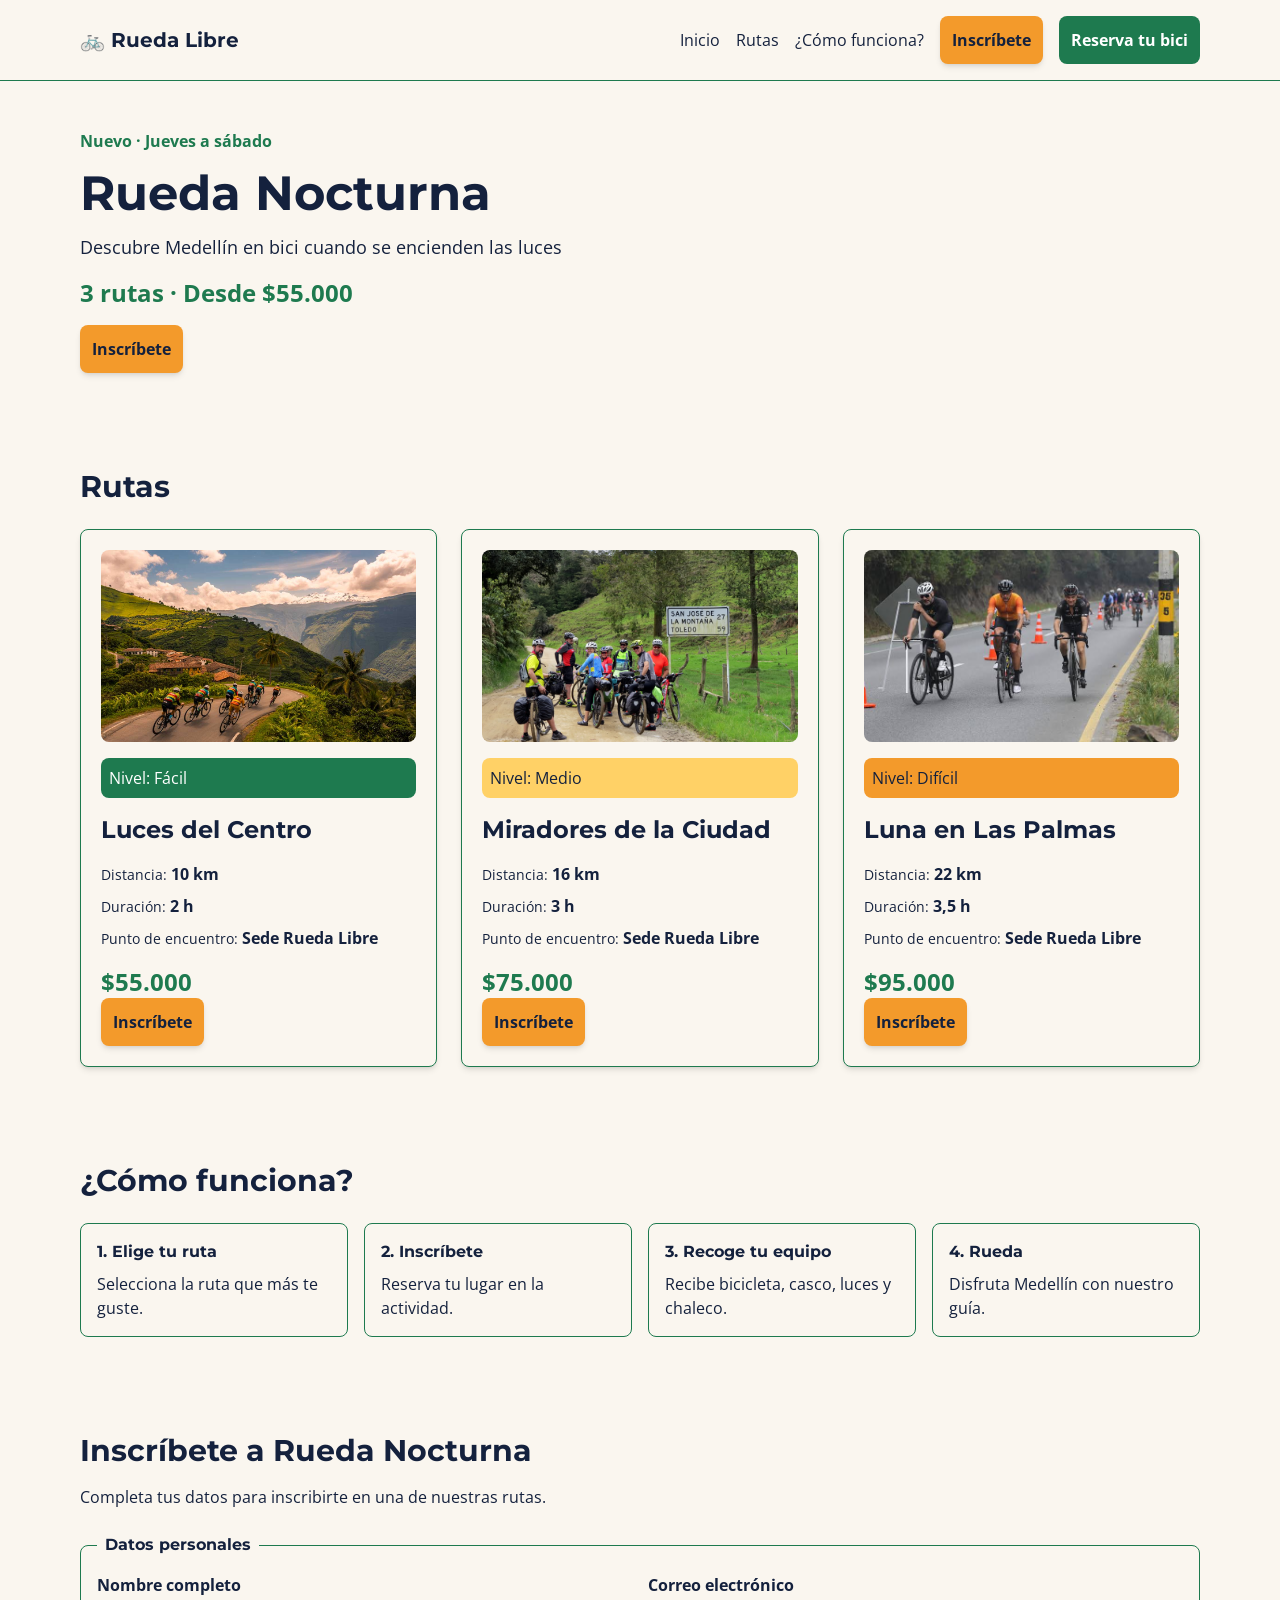
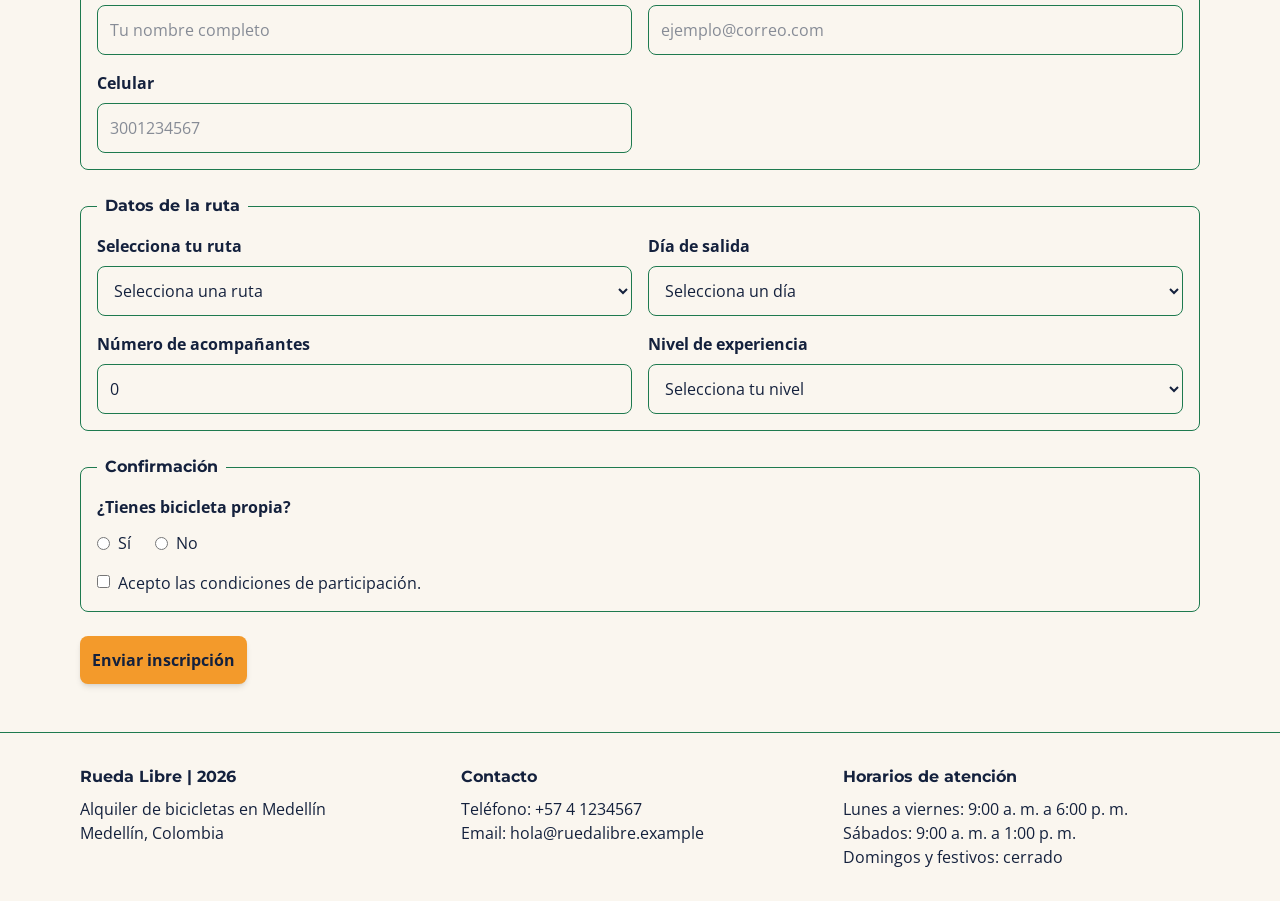
==== commit 22de9cd2: "feat: Integración de rueda nocturna con el sitio principal" ====
--- a/nocturna/index.html
+++ b/nocturna/index.html
@@ -14,9 +14,10 @@
         class="bg-crema text-azul-noche dark:bg-azul-noche dark:text-white p-4 border-b border-verde-ruta dark:border-amarillo-farol">
         <div class="max-w-6xl mx-auto px-4 flex flex-col md:flex-row justify-between items-center gap-4">
 
-            <h2 class="text-xl font-bold font-titulos">
-                Rueda Libre
-            </h2>
+            <a href="../index.html"
+                class="text-xl font-bold font-titulos hover:underline focus:ring-4 focus:ring-amarillo-farol rounded">
+                🚲 Rueda Libre
+            </a>
 
             <nav class="flex gap-4 items-center">
                 <a href="#inicio" class="hidden md:inline">Inicio</a>
@@ -26,6 +27,10 @@
                 <a href="#inscripcion" class="btn-principal text-sm md:text-base">
                     Inscríbete
                 </a>
+                <a href="../paginas/reservas.html"
+                    class="inline-block rounded-lg p-3 font-bold bg-verde-ruta text-white hover:bg-naranja-pedal hover:text-azul-noche focus:ring-4 focus:ring-amarillo-farol text-sm md:text-base">
+                    Reserva tu bici
+                </a>
             </nav>
         </div>
     </header>
@@ -392,29 +397,48 @@
 
     </main>
 
-    <footer
-        class="bg-crema text-azul-noche dark:bg-azul-noche dark:text-white py-8 border-t border-verde-ruta dark:border-amarillo-farol">
-        <div class="max-w-6xl mx-auto px-4 flex flex-col sm:flex-row justify-between gap-6">
-
-            <div>
-                <h3 class="font-bold font-titulos">Rueda Libre</h3>
-                <p>Medellín, Colombia</p>
-            </div>
-
-            <div>
-                <h3 class="font-bold font-titulos">Enlaces</h3>
-                <a href="#inicio" class="block">Inicio</a>
-                <a href="#rutas" class="block">Rutas</a>
-            </div>
-
-            <div>
-                <h3 class="font-bold font-titulos">Campaña</h3>
-                <p>Rueda Nocturna</p>
-                <p>Jueves a sábado</p>
-            </div>
-
+
+<footer class="bg-crema text-azul-noche dark:bg-azul-noche dark:text-white py-8 border-t border-verde-ruta dark:border-amarillo-farol">
+
+    <div class="max-w-6xl mx-auto px-4 grid grid-cols-1 sm:grid-cols-2 lg:grid-cols-3 gap-6">
+
+        <div>
+            <h3 class="font-bold font-titulos mb-2">
+                Rueda Libre | 2026
+            </h3>
+            <p>Alquiler de bicicletas en Medellín</p>
+            <p>Medellín, Colombia</p>
         </div>
-    </footer>
+
+        <div>
+            <h3 class="font-bold font-titulos mb-2">
+                Contacto
+            </h3>
+
+            <p>Teléfono: +57 4 1234567</p>
+
+            <p>
+                Email:
+                <a href="mailto:hola@ruedalibre.example"
+                   class="underline hover:text-verde-ruta dark:hover:text-amarillo-farol focus:ring-2 focus:ring-amarillo-farol">
+                    hola@ruedalibre.example
+                </a>
+            </p>
+        </div>
+
+        <div>
+            <h3 class="font-bold font-titulos mb-2">
+                Horarios de atención
+            </h3>
+
+            <p>Lunes a viernes: 9:00 a. m. a 6:00 p. m.</p>
+            <p>Sábados: 9:00 a. m. a 1:00 p. m.</p>
+            <p>Domingos y festivos: cerrado</p>
+        </div>
+
+    </div>
+
+</footer>
 
 </body>
 
--- a/nocturna/src/output.css
+++ b/nocturna/src/output.css
@@ -1,703 +1,2 @@
 /*! tailwindcss v4.3.5 | MIT License | https://tailwindcss.com */
-@import url('https://fonts.googleapis.com/css2?family=Montserrat:wght@400;700&family=Open+Sans:wght@400;600;700&display=swap');
-@layer properties;
-@layer theme, base, components, utilities;
-@layer theme {
-  :root, :host {
-    --font-sans: -apple-system, BlinkMacSystemFont, "Segoe UI", Roboto, "Helvetica Neue",
-      "Noto Sans", Arial, sans-serif, "Apple Color Emoji", "Segoe UI Emoji",
-      "Segoe UI Symbol", "Noto Color Emoji";
-    --font-mono: ui-monospace, SFMono-Regular, Menlo, Monaco, Consolas, "Liberation Mono",
-      "Courier New", monospace;
-    --color-orange-400: oklch(75% 0.183 55.934);
-    --color-green-400: oklch(79.2% 0.209 151.711);
-    --color-slate-300: oklch(86.9% 0.022 252.894);
-    --color-slate-900: oklch(20.8% 0.042 265.755);
-    --color-slate-950: oklch(12.9% 0.042 264.695);
-    --color-black: #000;
-    --color-white: #fff;
-    --spacing: 0.25rem;
-    --container-2xl: 42rem;
-    --container-4xl: 56rem;
-    --container-6xl: 72rem;
-    --text-sm: 0.875rem;
-    --text-sm--line-height: calc(1.25 / 0.875);
-    --text-base: 1rem;
-    --text-base--line-height: calc(1.5 / 1);
-    --text-lg: 1.125rem;
-    --text-lg--line-height: calc(1.75 / 1.125);
-    --text-xl: 1.25rem;
-    --text-xl--line-height: calc(1.75 / 1.25);
-    --text-2xl: 1.5rem;
-    --text-2xl--line-height: calc(2 / 1.5);
-    --text-3xl: 1.875rem;
-    --text-3xl--line-height: calc(2.25 / 1.875);
-    --text-4xl: 2.25rem;
-    --text-4xl--line-height: calc(2.5 / 2.25);
-    --text-5xl: 3rem;
-    --text-5xl--line-height: 1;
-    --font-weight-semibold: 600;
-    --font-weight-bold: 700;
-    --tracking-tight: -0.025em;
-    --tracking-widest: 0.1em;
-    --leading-relaxed: 1.625;
-    --radius-lg: 0.5rem;
-    --radius-2xl: 1rem;
-    --default-font-family: var(--font-sans);
-    --default-mono-font-family: var(--font-mono);
-    --color-verde-ruta: #1E7A4F;
-    --color-naranja-pedal: #F39A2B;
-    --color-azul-noche: #14213D;
-    --color-crema: #FAF6EF;
-    --color-amarillo-farol: #FFD166;
-    --font-titulos: "Montserrat", sans-serif;
-    --font-textos: "Open Sans", sans-serif;
-  }
-}
-@layer base {
-  *, ::after, ::before, ::backdrop, ::file-selector-button {
-    box-sizing: border-box;
-    margin: 0;
-    padding: 0;
-    border: 0 solid;
-  }
-  html, :host {
-    line-height: 1.5;
-    -webkit-text-size-adjust: 100%;
-    tab-size: 4;
-    font-family: var(--default-font-family, -apple-system, BlinkMacSystemFont, "Segoe UI", Roboto, "Helvetica Neue", "Noto Sans", Arial, sans-serif, "Apple Color Emoji", "Segoe UI Emoji", "Segoe UI Symbol", "Noto Color Emoji");
-    font-feature-settings: var(--default-font-feature-settings, normal);
-    font-variation-settings: var(--default-font-variation-settings, normal);
-    -webkit-tap-highlight-color: transparent;
-  }
-  hr {
-    height: 0;
-    color: inherit;
-    border-top-width: 1px;
-  }
-  abbr:where([title]) {
-    -webkit-text-decoration: underline dotted;
-    text-decoration: underline dotted;
-  }
-  h1, h2, h3, h4, h5, h6 {
-    font-size: inherit;
-    font-weight: inherit;
-  }
-  a {
-    color: inherit;
-    -webkit-text-decoration: inherit;
-    text-decoration: inherit;
-  }
-  b, strong {
-    font-weight: bolder;
-  }
-  code, kbd, samp, pre {
-    font-family: var(--default-mono-font-family, ui-monospace, SFMono-Regular, Menlo, Monaco, Consolas, "Liberation Mono", "Courier New", monospace);
-    font-feature-settings: var(--default-mono-font-feature-settings, normal);
-    font-variation-settings: var(--default-mono-font-variation-settings, normal);
-    font-size: 1em;
-  }
-  small {
-    font-size: 80%;
-  }
-  sub, sup {
-    font-size: 75%;
-    line-height: 0;
-    position: relative;
-    vertical-align: baseline;
-  }
-  sub {
-    bottom: -0.25em;
-  }
-  sup {
-    top: -0.5em;
-  }
-  table {
-    text-indent: 0;
-    border-color: inherit;
-    border-collapse: collapse;
-  }
-  :-moz-focusring:where(:not(iframe)) {
-    outline: auto;
-  }
-  progress {
-    vertical-align: baseline;
-  }
-  summary {
-    display: list-item;
-  }
-  ol, ul, menu {
-    list-style: none;
-  }
-  img, svg, video, canvas, audio, iframe, embed, object {
-    display: block;
-    vertical-align: middle;
-  }
-  img, video {
-    max-width: 100%;
-    height: auto;
-  }
-  button, input, select, optgroup, textarea, ::file-selector-button {
-    font: inherit;
-    font-feature-settings: inherit;
-    font-variation-settings: inherit;
-    letter-spacing: inherit;
-    color: inherit;
-    border-radius: 0;
-    background-color: transparent;
-    opacity: 1;
-  }
-  :where(select:is([multiple], [size])) optgroup {
-    font-weight: bolder;
-  }
-  :where(select:is([multiple], [size])) optgroup option {
-    padding-inline-start: 20px;
-  }
-  ::file-selector-button {
-    margin-inline-end: 4px;
-  }
-  ::placeholder {
-    opacity: 1;
-  }
-  @supports (not (-webkit-appearance: -apple-pay-button))  or (contain-intrinsic-size: 1px) {
-    ::placeholder {
-      color: currentcolor;
-      @supports (color: color-mix(in lab, red, red)) {
-        color: color-mix(in oklab, currentcolor 50%, transparent);
-      }
-    }
-  }
-  textarea {
-    resize: vertical;
-  }
-  ::-webkit-search-decoration {
-    -webkit-appearance: none;
-  }
-  ::-webkit-date-and-time-value {
-    min-height: 1lh;
-    text-align: inherit;
-  }
-  ::-webkit-datetime-edit {
-    display: inline-flex;
-  }
-  ::-webkit-datetime-edit-fields-wrapper {
-    padding: 0;
-  }
-  ::-webkit-datetime-edit, ::-webkit-datetime-edit-year-field, ::-webkit-datetime-edit-month-field, ::-webkit-datetime-edit-day-field, ::-webkit-datetime-edit-hour-field, ::-webkit-datetime-edit-minute-field, ::-webkit-datetime-edit-second-field, ::-webkit-datetime-edit-millisecond-field, ::-webkit-datetime-edit-meridiem-field {
-    padding-block: 0;
-  }
-  ::-webkit-calendar-picker-indicator {
-    line-height: 1;
-  }
-  :-moz-ui-invalid {
-    box-shadow: none;
-  }
-  button, input:where([type="button"], [type="reset"], [type="submit"]), ::file-selector-button {
-    appearance: button;
-  }
-  ::-webkit-inner-spin-button, ::-webkit-outer-spin-button {
-    height: auto;
-  }
-  [hidden]:where(:not([hidden="until-found"])) {
-    display: none !important;
-  }
-}
-@layer utilities {
-  .mx-auto {
-    margin-inline: auto;
-  }
-  .mt-1 {
-    margin-top: var(--spacing);
-  }
-  .mt-2 {
-    margin-top: calc(var(--spacing) * 2);
-  }
-  .mt-4 {
-    margin-top: calc(var(--spacing) * 4);
-  }
-  .mb-2 {
-    margin-bottom: calc(var(--spacing) * 2);
-  }
-  .mb-3 {
-    margin-bottom: calc(var(--spacing) * 3);
-  }
-  .mb-4 {
-    margin-bottom: calc(var(--spacing) * 4);
-  }
-  .mb-6 {
-    margin-bottom: calc(var(--spacing) * 6);
-  }
-  .mb-8 {
-    margin-bottom: calc(var(--spacing) * 8);
-  }
-  .block {
-    display: block;
-  }
-  .flex {
-    display: flex;
-  }
-  .grid {
-    display: grid;
-  }
-  .hidden {
-    display: none;
-  }
-  .inline-block {
-    display: inline-block;
-  }
-  .h-48 {
-    height: calc(var(--spacing) * 48);
-  }
-  .min-h-screen {
-    min-height: 100vh;
-  }
-  .w-full {
-    width: 100%;
-  }
-  .max-w-2xl {
-    max-width: var(--container-2xl);
-  }
-  .max-w-4xl {
-    max-width: var(--container-4xl);
-  }
-  .max-w-6xl {
-    max-width: var(--container-6xl);
-  }
-  .grid-cols-1 {
-    grid-template-columns: repeat(1, minmax(0, 1fr));
-  }
-  .flex-col {
-    flex-direction: column;
-  }
-  .flex-wrap {
-    flex-wrap: wrap;
-  }
-  .items-center {
-    align-items: center;
-  }
-  .items-start {
-    align-items: flex-start;
-  }
-  .justify-between {
-    justify-content: space-between;
-  }
-  .gap-2 {
-    gap: calc(var(--spacing) * 2);
-  }
-  .gap-3 {
-    gap: calc(var(--spacing) * 3);
-  }
-  .gap-4 {
-    gap: calc(var(--spacing) * 4);
-  }
-  .gap-6 {
-    gap: calc(var(--spacing) * 6);
-  }
-  :where(.space-y-2 > :not(:last-child)) {
-    --tw-space-y-reverse: 0;
-    margin-block-start: calc(calc(var(--spacing) * 2) * var(--tw-space-y-reverse));
-    margin-block-end: calc(calc(var(--spacing) * 2) * calc(1 - var(--tw-space-y-reverse)));
-  }
-  :where(.space-y-6 > :not(:last-child)) {
-    --tw-space-y-reverse: 0;
-    margin-block-start: calc(calc(var(--spacing) * 6) * var(--tw-space-y-reverse));
-    margin-block-end: calc(calc(var(--spacing) * 6) * calc(1 - var(--tw-space-y-reverse)));
-  }
-  .rounded-2xl {
-    border-radius: var(--radius-2xl);
-  }
-  .rounded-lg {
-    border-radius: var(--radius-lg);
-  }
-  .border {
-    border-style: var(--tw-border-style);
-    border-width: 1px;
-  }
-  .border-2 {
-    border-style: var(--tw-border-style);
-    border-width: 2px;
-  }
-  .border-t {
-    border-top-style: var(--tw-border-style);
-    border-top-width: 1px;
-  }
-  .border-b {
-    border-bottom-style: var(--tw-border-style);
-    border-bottom-width: 1px;
-  }
-  .border-l-4 {
-    border-left-style: var(--tw-border-style);
-    border-left-width: 4px;
-  }
-  .border-azul-noche {
-    border-color: var(--color-azul-noche);
-  }
-  .border-naranja-pedal {
-    border-color: var(--color-naranja-pedal);
-  }
-  .border-verde-ruta {
-    border-color: var(--color-verde-ruta);
-  }
-  .bg-amarillo-farol {
-    background-color: var(--color-amarillo-farol);
-  }
-  .bg-crema {
-    background-color: var(--color-crema);
-  }
-  .bg-naranja-pedal {
-    background-color: var(--color-naranja-pedal);
-  }
-  .bg-orange-400 {
-    background-color: var(--color-orange-400);
-  }
-  .bg-slate-900 {
-    background-color: var(--color-slate-900);
-  }
-  .bg-slate-950 {
-    background-color: var(--color-slate-950);
-  }
-  .bg-verde-ruta {
-    background-color: var(--color-verde-ruta);
-  }
-  .object-cover {
-    object-fit: cover;
-  }
-  .p-2 {
-    padding: calc(var(--spacing) * 2);
-  }
-  .p-3 {
-    padding: calc(var(--spacing) * 3);
-  }
-  .p-4 {
-    padding: calc(var(--spacing) * 4);
-  }
-  .p-5 {
-    padding: calc(var(--spacing) * 5);
-  }
-  .p-6 {
-    padding: calc(var(--spacing) * 6);
-  }
-  .p-8 {
-    padding: calc(var(--spacing) * 8);
-  }
-  .px-2 {
-    padding-inline: calc(var(--spacing) * 2);
-  }
-  .px-4 {
-    padding-inline: calc(var(--spacing) * 4);
-  }
-  .py-8 {
-    padding-block: calc(var(--spacing) * 8);
-  }
-  .font-textos {
-    font-family: var(--font-textos);
-  }
-  .font-titulos {
-    font-family: var(--font-titulos);
-  }
-  .text-2xl {
-    font-size: var(--text-2xl);
-    line-height: var(--tw-leading, var(--text-2xl--line-height));
-  }
-  .text-3xl {
-    font-size: var(--text-3xl);
-    line-height: var(--tw-leading, var(--text-3xl--line-height));
-  }
-  .text-4xl {
-    font-size: var(--text-4xl);
-    line-height: var(--tw-leading, var(--text-4xl--line-height));
-  }
-  .text-lg {
-    font-size: var(--text-lg);
-    line-height: var(--tw-leading, var(--text-lg--line-height));
-  }
-  .text-sm {
-    font-size: var(--text-sm);
-    line-height: var(--tw-leading, var(--text-sm--line-height));
-  }
-  .text-xl {
-    font-size: var(--text-xl);
-    line-height: var(--tw-leading, var(--text-xl--line-height));
-  }
-  .leading-relaxed {
-    --tw-leading: var(--leading-relaxed);
-    line-height: var(--leading-relaxed);
-  }
-  .font-bold {
-    --tw-font-weight: var(--font-weight-bold);
-    font-weight: var(--font-weight-bold);
-  }
-  .font-semibold {
-    --tw-font-weight: var(--font-weight-semibold);
-    font-weight: var(--font-weight-semibold);
-  }
-  .tracking-tight {
-    --tw-tracking: var(--tracking-tight);
-    letter-spacing: var(--tracking-tight);
-  }
-  .tracking-widest {
-    --tw-tracking: var(--tracking-widest);
-    letter-spacing: var(--tracking-widest);
-  }
-  .text-azul-noche {
-    color: var(--color-azul-noche);
-  }
-  .text-black {
-    color: var(--color-black);
-  }
-  .text-green-400 {
-    color: var(--color-green-400);
-  }
-  .text-orange-400 {
-    color: var(--color-orange-400);
-  }
-  .text-slate-300 {
-    color: var(--color-slate-300);
-  }
-  .text-verde-ruta {
-    color: var(--color-verde-ruta);
-  }
-  .text-white {
-    color: var(--color-white);
-  }
-  .uppercase {
-    text-transform: uppercase;
-  }
-  .accent-verde-ruta {
-    accent-color: var(--color-verde-ruta);
-  }
-  .shadow-md {
-    --tw-shadow: 0 4px 6px -1px var(--tw-shadow-color, rgb(0 0 0 / 0.1)), 0 2px 4px -2px var(--tw-shadow-color, rgb(0 0 0 / 0.1));
-    box-shadow: var(--tw-inset-shadow), var(--tw-inset-ring-shadow), var(--tw-ring-offset-shadow), var(--tw-ring-shadow), var(--tw-shadow);
-  }
-  @media (hover: hover) {
-    .hover\:bg-amarillo-farol:hover {
-      background-color: var(--color-amarillo-farol);
-    }
-    .hover\:bg-azul-noche:hover {
-      background-color: var(--color-azul-noche);
-    }
-    .hover\:text-white:hover {
-      color: var(--color-white);
-    }
-    .hover\:shadow-xl:hover {
-      --tw-shadow: 0 20px 25px -5px var(--tw-shadow-color, rgb(0 0 0 / 0.1)), 0 8px 10px -6px var(--tw-shadow-color, rgb(0 0 0 / 0.1));
-      box-shadow: var(--tw-inset-shadow), var(--tw-inset-ring-shadow), var(--tw-ring-offset-shadow), var(--tw-ring-shadow), var(--tw-shadow);
-    }
-  }
-  .focus\:ring-4:focus {
-    --tw-ring-shadow: var(--tw-ring-inset, ) 0 0 0 calc(4px + var(--tw-ring-offset-width)) var(--tw-ring-color, currentcolor);
-    box-shadow: var(--tw-inset-shadow), var(--tw-inset-ring-shadow), var(--tw-ring-offset-shadow), var(--tw-ring-shadow), var(--tw-shadow);
-  }
-  .focus\:ring-amarillo-farol:focus {
-    --tw-ring-color: var(--color-amarillo-farol);
-  }
-  .focus\:outline-none:focus {
-    --tw-outline-style: none;
-    outline-style: none;
-  }
-  @media (width >= 40rem) {
-    .sm\:grid-cols-2 {
-      grid-template-columns: repeat(2, minmax(0, 1fr));
-    }
-    .sm\:flex-row {
-      flex-direction: row;
-    }
-    .sm\:text-4xl {
-      font-size: var(--text-4xl);
-      line-height: var(--tw-leading, var(--text-4xl--line-height));
-    }
-  }
-  @media (width >= 48rem) {
-    .md\:inline {
-      display: inline;
-    }
-    .md\:grid-cols-2 {
-      grid-template-columns: repeat(2, minmax(0, 1fr));
-    }
-    .md\:flex-row {
-      flex-direction: row;
-    }
-    .md\:py-12 {
-      padding-block: calc(var(--spacing) * 12);
-    }
-    .md\:text-base {
-      font-size: var(--text-base);
-      line-height: var(--tw-leading, var(--text-base--line-height));
-    }
-  }
-  @media (width >= 64rem) {
-    .lg\:grid-cols-3 {
-      grid-template-columns: repeat(3, minmax(0, 1fr));
-    }
-    .lg\:grid-cols-4 {
-      grid-template-columns: repeat(4, minmax(0, 1fr));
-    }
-    .lg\:text-5xl {
-      font-size: var(--text-5xl);
-      line-height: var(--tw-leading, var(--text-5xl--line-height));
-    }
-  }
-  @media (prefers-color-scheme: dark) {
-    .dark\:border-amarillo-farol {
-      border-color: var(--color-amarillo-farol);
-    }
-    .dark\:bg-azul-noche {
-      background-color: var(--color-azul-noche);
-    }
-    .dark\:text-amarillo-farol {
-      color: var(--color-amarillo-farol);
-    }
-    .dark\:text-white {
-      color: var(--color-white);
-    }
-    @media (hover: hover) {
-      .dark\:hover\:bg-amarillo-farol:hover {
-        background-color: var(--color-amarillo-farol);
-      }
-      .dark\:hover\:bg-crema:hover {
-        background-color: var(--color-crema);
-      }
-      .dark\:hover\:text-azul-noche:hover {
-        color: var(--color-azul-noche);
-      }
-    }
-  }
-}
-@layer components {
-  .btn-principal {
-    display: inline-block;
-    border-radius: var(--radius-lg);
-    background-color: var(--color-naranja-pedal);
-    padding: calc(var(--spacing) * 3);
-    --tw-font-weight: var(--font-weight-bold);
-    font-weight: var(--font-weight-bold);
-    color: var(--color-azul-noche);
-    --tw-shadow: 0 4px 6px -1px var(--tw-shadow-color, rgb(0 0 0 / 0.1)), 0 2px 4px -2px var(--tw-shadow-color, rgb(0 0 0 / 0.1));
-    box-shadow: var(--tw-inset-shadow), var(--tw-inset-ring-shadow), var(--tw-ring-offset-shadow), var(--tw-ring-shadow), var(--tw-shadow);
-    &:hover {
-      @media (hover: hover) {
-        background-color: var(--color-amarillo-farol);
-      }
-    }
-    &:focus {
-      --tw-ring-shadow: var(--tw-ring-inset, ) 0 0 0 calc(4px + var(--tw-ring-offset-width)) var(--tw-ring-color, currentcolor);
-      box-shadow: var(--tw-inset-shadow), var(--tw-inset-ring-shadow), var(--tw-ring-offset-shadow), var(--tw-ring-shadow), var(--tw-shadow);
-    }
-    &:focus {
-      --tw-ring-color: var(--color-amarillo-farol);
-    }
-  }
-}
-@property --tw-space-y-reverse {
-  syntax: "*";
-  inherits: false;
-  initial-value: 0;
-}
-@property --tw-border-style {
-  syntax: "*";
-  inherits: false;
-  initial-value: solid;
-}
-@property --tw-leading {
-  syntax: "*";
-  inherits: false;
-}
-@property --tw-font-weight {
-  syntax: "*";
-  inherits: false;
-}
-@property --tw-tracking {
-  syntax: "*";
-  inherits: false;
-}
-@property --tw-shadow {
-  syntax: "*";
-  inherits: false;
-  initial-value: 0 0 #0000;
-}
-@property --tw-shadow-color {
-  syntax: "*";
-  inherits: false;
-}
-@property --tw-shadow-alpha {
-  syntax: "<percentage>";
-  inherits: false;
-  initial-value: 100%;
-}
-@property --tw-inset-shadow {
-  syntax: "*";
-  inherits: false;
-  initial-value: 0 0 #0000;
-}
-@property --tw-inset-shadow-color {
-  syntax: "*";
-  inherits: false;
-}
-@property --tw-inset-shadow-alpha {
-  syntax: "<percentage>";
-  inherits: false;
-  initial-value: 100%;
-}
-@property --tw-ring-color {
-  syntax: "*";
-  inherits: false;
-}
-@property --tw-ring-shadow {
-  syntax: "*";
-  inherits: false;
-  initial-value: 0 0 #0000;
-}
-@property --tw-inset-ring-color {
-  syntax: "*";
-  inherits: false;
-}
-@property --tw-inset-ring-shadow {
-  syntax: "*";
-  inherits: false;
-  initial-value: 0 0 #0000;
-}
-@property --tw-ring-inset {
-  syntax: "*";
-  inherits: false;
-}
-@property --tw-ring-offset-width {
-  syntax: "<length>";
-  inherits: false;
-  initial-value: 0px;
-}
-@property --tw-ring-offset-color {
-  syntax: "*";
-  inherits: false;
-  initial-value: #fff;
-}
-@property --tw-ring-offset-shadow {
-  syntax: "*";
-  inherits: false;
-  initial-value: 0 0 #0000;
-}
-@layer properties {
-  @supports ((-webkit-hyphens: none) and (not (margin-trim: block))) or ((-moz-orient: inline) and (not (color:rgb(from red r g b)))) {
-    *, ::before, ::after, ::backdrop {
-      --tw-space-y-reverse: 0;
-      --tw-border-style: solid;
-      --tw-leading: initial;
-      --tw-font-weight: initial;
-      --tw-tracking: initial;
-      --tw-shadow: 0 0 #0000;
-      --tw-shadow-color: initial;
-      --tw-shadow-alpha: 100%;
-      --tw-inset-shadow: 0 0 #0000;
-      --tw-inset-shadow-color: initial;
-      --tw-inset-shadow-alpha: 100%;
-      --tw-ring-color: initial;
-      --tw-ring-shadow: 0 0 #0000;
-      --tw-inset-ring-color: initial;
-      --tw-inset-ring-shadow: 0 0 #0000;
-      --tw-ring-inset: initial;
-      --tw-ring-offset-width: 0px;
-      --tw-ring-offset-color: #fff;
-      --tw-ring-offset-shadow: 0 0 #0000;
-    }
-  }
-}
+@import "https://fonts.googleapis.com/css2?family=Montserrat:wght@400;700&family=Open+Sans:wght@400;600;700&display=swap";@layer properties{@supports (((-webkit-hyphens:none)) and (not (margin-trim:block))) or ((-moz-orient:inline) and (not (color:rgb(from red r g b)))){*,:before,:after,::backdrop{--tw-space-y-reverse:0;--tw-border-style:solid;--tw-leading:initial;--tw-font-weight:initial;--tw-tracking:initial;--tw-shadow:0 0 #0000;--tw-shadow-color:initial;--tw-shadow-alpha:100%;--tw-inset-shadow:0 0 #0000;--tw-inset-shadow-color:initial;--tw-inset-shadow-alpha:100%;--tw-ring-color:initial;--tw-ring-shadow:0 0 #0000;--tw-inset-ring-color:initial;--tw-inset-ring-shadow:0 0 #0000;--tw-ring-inset:initial;--tw-ring-offset-width:0px;--tw-ring-offset-color:#fff;--tw-ring-offset-shadow:0 0 #0000}}}@layer theme{:root,:host{--font-sans:-apple-system, BlinkMacSystemFont, "Segoe UI", Roboto, "Helvetica Neue", "Noto Sans", Arial, sans-serif, "Apple Color Emoji", "Segoe UI Emoji", "Segoe UI Symbol", "Noto Color Emoji";--font-mono:ui-monospace, SFMono-Regular, Menlo, Monaco, Consolas, "Liberation Mono", "Courier New", monospace;--color-orange-400:oklch(75% .183 55.934);--color-green-400:oklch(79.2% .209 151.711);--color-slate-300:oklch(86.9% .022 252.894);--color-slate-900:oklch(20.8% .042 265.755);--color-slate-950:oklch(12.9% .042 264.695);--color-black:#000;--color-white:#fff;--spacing:.25rem;--container-2xl:42rem;--container-4xl:56rem;--container-6xl:72rem;--text-sm:.875rem;--text-sm--line-height:calc(1.25 / .875);--text-base:1rem;--text-base--line-height:calc(1.5 / 1);--text-lg:1.125rem;--text-lg--line-height:calc(1.75 / 1.125);--text-xl:1.25rem;--text-xl--line-height:calc(1.75 / 1.25);--text-2xl:1.5rem;--text-2xl--line-height:calc(2 / 1.5);--text-3xl:1.875rem;--text-3xl--line-height:calc(2.25 / 1.875);--text-4xl:2.25rem;--text-4xl--line-height:calc(2.5 / 2.25);--text-5xl:3rem;--text-5xl--line-height:1;--font-weight-semibold:600;--font-weight-bold:700;--tracking-tight:-.025em;--tracking-widest:.1em;--leading-relaxed:1.625;--radius-lg:.5rem;--radius-2xl:1rem;--default-font-family:var(--font-sans);--default-mono-font-family:var(--font-mono);--color-verde-ruta:#1e7a4f;--color-naranja-pedal:#f39a2b;--color-azul-noche:#14213d;--color-crema:#faf6ef;--color-amarillo-farol:#ffd166;--font-titulos:"Montserrat", sans-serif;--font-textos:"Open Sans", sans-serif}}@layer base{*,:after,:before,::backdrop{box-sizing:border-box;border:0 solid;margin:0;padding:0}::file-selector-button{box-sizing:border-box;border:0 solid;margin:0;padding:0}html,:host{-webkit-text-size-adjust:100%;tab-size:4;line-height:1.5;font-family:var(--default-font-family,-apple-system, BlinkMacSystemFont, "Segoe UI", Roboto, "Helvetica Neue", "Noto Sans", Arial, sans-serif, "Apple Color Emoji", "Segoe UI Emoji", "Segoe UI Symbol", "Noto Color Emoji");font-feature-settings:var(--default-font-feature-settings,normal);font-variation-settings:var(--default-font-variation-settings,normal);-webkit-tap-highlight-color:transparent}hr{height:0;color:inherit;border-top-width:1px}abbr:where([title]){-webkit-text-decoration:underline dotted;text-decoration:underline dotted}h1,h2,h3,h4,h5,h6{font-size:inherit;font-weight:inherit}a{color:inherit;-webkit-text-decoration:inherit;-webkit-text-decoration:inherit;-webkit-text-decoration:inherit;text-decoration:inherit}b,strong{font-weight:bolder}code,kbd,samp,pre{font-family:var(--default-mono-font-family,ui-monospace, SFMono-Regular, Menlo, Monaco, Consolas, "Liberation Mono", "Courier New", monospace);font-feature-settings:var(--default-mono-font-feature-settings,normal);font-variation-settings:var(--default-mono-font-variation-settings,normal);font-size:1em}small{font-size:80%}sub,sup{vertical-align:baseline;font-size:75%;line-height:0;position:relative}sub{bottom:-.25em}sup{top:-.5em}table{text-indent:0;border-color:inherit;border-collapse:collapse}:-moz-focusring:where(:not(iframe)){outline:auto}progress{vertical-align:baseline}summary{display:list-item}ol,ul,menu{list-style:none}img,svg,video,canvas,audio,iframe,embed,object{vertical-align:middle;display:block}img,video{max-width:100%;height:auto}button,input,select,optgroup,textarea{font:inherit;font-feature-settings:inherit;font-variation-settings:inherit;letter-spacing:inherit;color:inherit;opacity:1;background-color:#0000;border-radius:0}::file-selector-button{font:inherit;font-feature-settings:inherit;font-variation-settings:inherit;letter-spacing:inherit;color:inherit;opacity:1;background-color:#0000;border-radius:0}:where(select:is([multiple],[size])) optgroup{font-weight:bolder}:where(select:is([multiple],[size])) optgroup option{padding-inline-start:20px}::file-selector-button{margin-inline-end:4px}::placeholder{opacity:1}@supports (not ((-webkit-appearance:-apple-pay-button))) or (contain-intrinsic-size:1px){::placeholder{color:currentColor}@supports (color:color-mix(in lab, red, red)){::placeholder{color:color-mix(in oklab, currentcolor 50%, transparent)}}}textarea{resize:vertical}::-webkit-search-decoration{-webkit-appearance:none}::-webkit-date-and-time-value{min-height:1lh;text-align:inherit}::-webkit-datetime-edit{display:inline-flex}::-webkit-datetime-edit-fields-wrapper{padding:0}::-webkit-datetime-edit{padding-block:0}::-webkit-datetime-edit-year-field{padding-block:0}::-webkit-datetime-edit-month-field{padding-block:0}::-webkit-datetime-edit-day-field{padding-block:0}::-webkit-datetime-edit-hour-field{padding-block:0}::-webkit-datetime-edit-minute-field{padding-block:0}::-webkit-datetime-edit-second-field{padding-block:0}::-webkit-datetime-edit-millisecond-field{padding-block:0}::-webkit-datetime-edit-meridiem-field{padding-block:0}::-webkit-calendar-picker-indicator{line-height:1}:-moz-ui-invalid{box-shadow:none}button,input:where([type=button],[type=reset],[type=submit]){appearance:button}::file-selector-button{appearance:button}::-webkit-inner-spin-button{height:auto}::-webkit-outer-spin-button{height:auto}[hidden]:where(:not([hidden=until-found])){display:none!important}}@layer components{.btn-principal{border-radius:var(--radius-lg);background-color:var(--color-naranja-pedal);padding:calc(var(--spacing) * 3);--tw-font-weight:var(--font-weight-bold);font-weight:var(--font-weight-bold);color:var(--color-azul-noche);--tw-shadow:0 4px 6px -1px var(--tw-shadow-color,#0000001a), 0 2px 4px -2px var(--tw-shadow-color,#0000001a);box-shadow:var(--tw-inset-shadow), var(--tw-inset-ring-shadow), var(--tw-ring-offset-shadow), var(--tw-ring-shadow), var(--tw-shadow);display:inline-block}@media (hover:hover){.btn-principal:hover{background-color:var(--color-amarillo-farol)}}.btn-principal:focus{--tw-ring-shadow:var(--tw-ring-inset, ) 0 0 0 calc(4px + var(--tw-ring-offset-width)) var(--tw-ring-color,currentcolor);box-shadow:var(--tw-inset-shadow), var(--tw-inset-ring-shadow), var(--tw-ring-offset-shadow), var(--tw-ring-shadow), var(--tw-shadow);--tw-ring-color:var(--color-amarillo-farol)}}@layer utilities{.mx-auto{margin-inline:auto}.mt-1{margin-top:var(--spacing)}.mt-2{margin-top:calc(var(--spacing) * 2)}.mt-4{margin-top:calc(var(--spacing) * 4)}.mb-2{margin-bottom:calc(var(--spacing) * 2)}.mb-3{margin-bottom:calc(var(--spacing) * 3)}.mb-4{margin-bottom:calc(var(--spacing) * 4)}.mb-6{margin-bottom:calc(var(--spacing) * 6)}.mb-8{margin-bottom:calc(var(--spacing) * 8)}.block{display:block}.flex{display:flex}.grid{display:grid}.hidden{display:none}.inline-block{display:inline-block}.h-48{height:calc(var(--spacing) * 48)}.min-h-screen{min-height:100vh}.w-full{width:100%}.max-w-2xl{max-width:var(--container-2xl)}.max-w-4xl{max-width:var(--container-4xl)}.max-w-6xl{max-width:var(--container-6xl)}.grid-cols-1{grid-template-columns:repeat(1,minmax(0,1fr))}.flex-col{flex-direction:column}.flex-wrap{flex-wrap:wrap}.items-center{align-items:center}.items-start{align-items:flex-start}.justify-between{justify-content:space-between}.gap-2{gap:calc(var(--spacing) * 2)}.gap-3{gap:calc(var(--spacing) * 3)}.gap-4{gap:calc(var(--spacing) * 4)}.gap-6{gap:calc(var(--spacing) * 6)}:where(.space-y-2>:not(:last-child)){--tw-space-y-reverse:0;margin-block-start:calc(calc(var(--spacing) * 2) * var(--tw-space-y-reverse));margin-block-end:calc(calc(var(--spacing) * 2) * calc(1 - var(--tw-space-y-reverse)))}:where(.space-y-6>:not(:last-child)){--tw-space-y-reverse:0;margin-block-start:calc(calc(var(--spacing) * 6) * var(--tw-space-y-reverse));margin-block-end:calc(calc(var(--spacing) * 6) * calc(1 - var(--tw-space-y-reverse)))}.rounded{border-radius:.25rem}.rounded-2xl{border-radius:var(--radius-2xl)}.rounded-lg{border-radius:var(--radius-lg)}.border{border-style:var(--tw-border-style);border-width:1px}.border-2{border-style:var(--tw-border-style);border-width:2px}.border-t{border-top-style:var(--tw-border-style);border-top-width:1px}.border-b{border-bottom-style:var(--tw-border-style);border-bottom-width:1px}.border-l-4{border-left-style:var(--tw-border-style);border-left-width:4px}.border-azul-noche{border-color:var(--color-azul-noche)}.border-naranja-pedal{border-color:var(--color-naranja-pedal)}.border-verde-ruta{border-color:var(--color-verde-ruta)}.bg-amarillo-farol{background-color:var(--color-amarillo-farol)}.bg-crema{background-color:var(--color-crema)}.bg-naranja-pedal{background-color:var(--color-naranja-pedal)}.bg-orange-400{background-color:var(--color-orange-400)}.bg-slate-900{background-color:var(--color-slate-900)}.bg-slate-950{background-color:var(--color-slate-950)}.bg-verde-ruta{background-color:var(--color-verde-ruta)}.object-cover{object-fit:cover}.p-2{padding:calc(var(--spacing) * 2)}.p-3{padding:calc(var(--spacing) * 3)}.p-4{padding:calc(var(--spacing) * 4)}.p-5{padding:calc(var(--spacing) * 5)}.p-6{padding:calc(var(--spacing) * 6)}.p-8{padding:calc(var(--spacing) * 8)}.px-2{padding-inline:calc(var(--spacing) * 2)}.px-4{padding-inline:calc(var(--spacing) * 4)}.py-8{padding-block:calc(var(--spacing) * 8)}.font-textos{font-family:var(--font-textos)}.font-titulos{font-family:var(--font-titulos)}.text-2xl{font-size:var(--text-2xl);line-height:var(--tw-leading,var(--text-2xl--line-height))}.text-3xl{font-size:var(--text-3xl);line-height:var(--tw-leading,var(--text-3xl--line-height))}.text-4xl{font-size:var(--text-4xl);line-height:var(--tw-leading,var(--text-4xl--line-height))}.text-lg{font-size:var(--text-lg);line-height:var(--tw-leading,var(--text-lg--line-height))}.text-sm{font-size:var(--text-sm);line-height:var(--tw-leading,var(--text-sm--line-height))}.text-xl{font-size:var(--text-xl);line-height:var(--tw-leading,var(--text-xl--line-height))}.leading-relaxed{--tw-leading:var(--leading-relaxed);line-height:var(--leading-relaxed)}.font-bold{--tw-font-weight:var(--font-weight-bold);font-weight:var(--font-weight-bold)}.font-semibold{--tw-font-weight:var(--font-weight-semibold);font-weight:var(--font-weight-semibold)}.tracking-tight{--tw-tracking:var(--tracking-tight);letter-spacing:var(--tracking-tight)}.tracking-widest{--tw-tracking:var(--tracking-widest);letter-spacing:var(--tracking-widest)}.text-azul-noche{color:var(--color-azul-noche)}.text-black{color:var(--color-black)}.text-green-400{color:var(--color-green-400)}.text-orange-400{color:var(--color-orange-400)}.text-slate-300{color:var(--color-slate-300)}.text-verde-ruta{color:var(--color-verde-ruta)}.text-white{color:var(--color-white)}.uppercase{text-transform:uppercase}.accent-verde-ruta{accent-color:var(--color-verde-ruta)}.shadow-md{--tw-shadow:0 4px 6px -1px var(--tw-shadow-color,#0000001a), 0 2px 4px -2px var(--tw-shadow-color,#0000001a);box-shadow:var(--tw-inset-shadow), var(--tw-inset-ring-shadow), var(--tw-ring-offset-shadow), var(--tw-ring-shadow), var(--tw-shadow)}@media (hover:hover){.hover\:bg-amarillo-farol:hover{background-color:var(--color-amarillo-farol)}.hover\:bg-azul-noche:hover{background-color:var(--color-azul-noche)}.hover\:bg-naranja-pedal:hover{background-color:var(--color-naranja-pedal)}.hover\:text-azul-noche:hover{color:var(--color-azul-noche)}.hover\:text-white:hover{color:var(--color-white)}.hover\:underline:hover{text-decoration-line:underline}.hover\:shadow-xl:hover{--tw-shadow:0 20px 25px -5px var(--tw-shadow-color,#0000001a), 0 8px 10px -6px var(--tw-shadow-color,#0000001a);box-shadow:var(--tw-inset-shadow), var(--tw-inset-ring-shadow), var(--tw-ring-offset-shadow), var(--tw-ring-shadow), var(--tw-shadow)}}.focus\:ring-4:focus{--tw-ring-shadow:var(--tw-ring-inset, ) 0 0 0 calc(4px + var(--tw-ring-offset-width)) var(--tw-ring-color,currentcolor);box-shadow:var(--tw-inset-shadow), var(--tw-inset-ring-shadow), var(--tw-ring-offset-shadow), var(--tw-ring-shadow), var(--tw-shadow)}.focus\:ring-amarillo-farol:focus{--tw-ring-color:var(--color-amarillo-farol)}.focus\:outline-none:focus{--tw-outline-style:none;outline-style:none}@media (min-width:40rem){.sm\:grid-cols-2{grid-template-columns:repeat(2,minmax(0,1fr))}.sm\:flex-row{flex-direction:row}.sm\:text-4xl{font-size:var(--text-4xl);line-height:var(--tw-leading,var(--text-4xl--line-height))}}@media (min-width:48rem){.md\:inline{display:inline}.md\:grid-cols-2{grid-template-columns:repeat(2,minmax(0,1fr))}.md\:flex-row{flex-direction:row}.md\:py-12{padding-block:calc(var(--spacing) * 12)}.md\:text-base{font-size:var(--text-base);line-height:var(--tw-leading,var(--text-base--line-height))}}@media (min-width:64rem){.lg\:grid-cols-3{grid-template-columns:repeat(3,minmax(0,1fr))}.lg\:grid-cols-4{grid-template-columns:repeat(4,minmax(0,1fr))}.lg\:text-5xl{font-size:var(--text-5xl);line-height:var(--tw-leading,var(--text-5xl--line-height))}}@media (prefers-color-scheme:dark){.dark\:border-amarillo-farol{border-color:var(--color-amarillo-farol)}.dark\:bg-azul-noche{background-color:var(--color-azul-noche)}.dark\:text-amarillo-farol{color:var(--color-amarillo-farol)}.dark\:text-white{color:var(--color-white)}@media (hover:hover){.dark\:hover\:bg-amarillo-farol:hover{background-color:var(--color-amarillo-farol)}.dark\:hover\:bg-crema:hover{background-color:var(--color-crema)}.dark\:hover\:text-azul-noche:hover{color:var(--color-azul-noche)}}}}@property --tw-space-y-reverse{syntax:"*";inherits:false;initial-value:0}@property --tw-border-style{syntax:"*";inherits:false;initial-value:solid}@property --tw-leading{syntax:"*";inherits:false}@property --tw-font-weight{syntax:"*";inherits:false}@property --tw-tracking{syntax:"*";inherits:false}@property --tw-shadow{syntax:"*";inherits:false;initial-value:0 0 #0000}@property --tw-shadow-color{syntax:"*";inherits:false}@property --tw-shadow-alpha{syntax:"<percentage>";inherits:false;initial-value:100%}@property --tw-inset-shadow{syntax:"*";inherits:false;initial-value:0 0 #0000}@property --tw-inset-shadow-color{syntax:"*";inherits:false}@property --tw-inset-shadow-alpha{syntax:"<percentage>";inherits:false;initial-value:100%}@property --tw-ring-color{syntax:"*";inherits:false}@property --tw-ring-shadow{syntax:"*";inherits:false;initial-value:0 0 #0000}@property --tw-inset-ring-color{syntax:"*";inherits:false}@property --tw-inset-ring-shadow{syntax:"*";inherits:false;initial-value:0 0 #0000}@property --tw-ring-inset{syntax:"*";inherits:false}@property --tw-ring-offset-width{syntax:"<length>";inherits:false;initial-value:0}@property --tw-ring-offset-color{syntax:"*";inherits:false;initial-value:#fff}@property --tw-ring-offset-shadow{syntax:"*";inherits:false;initial-value:0 0 #0000}
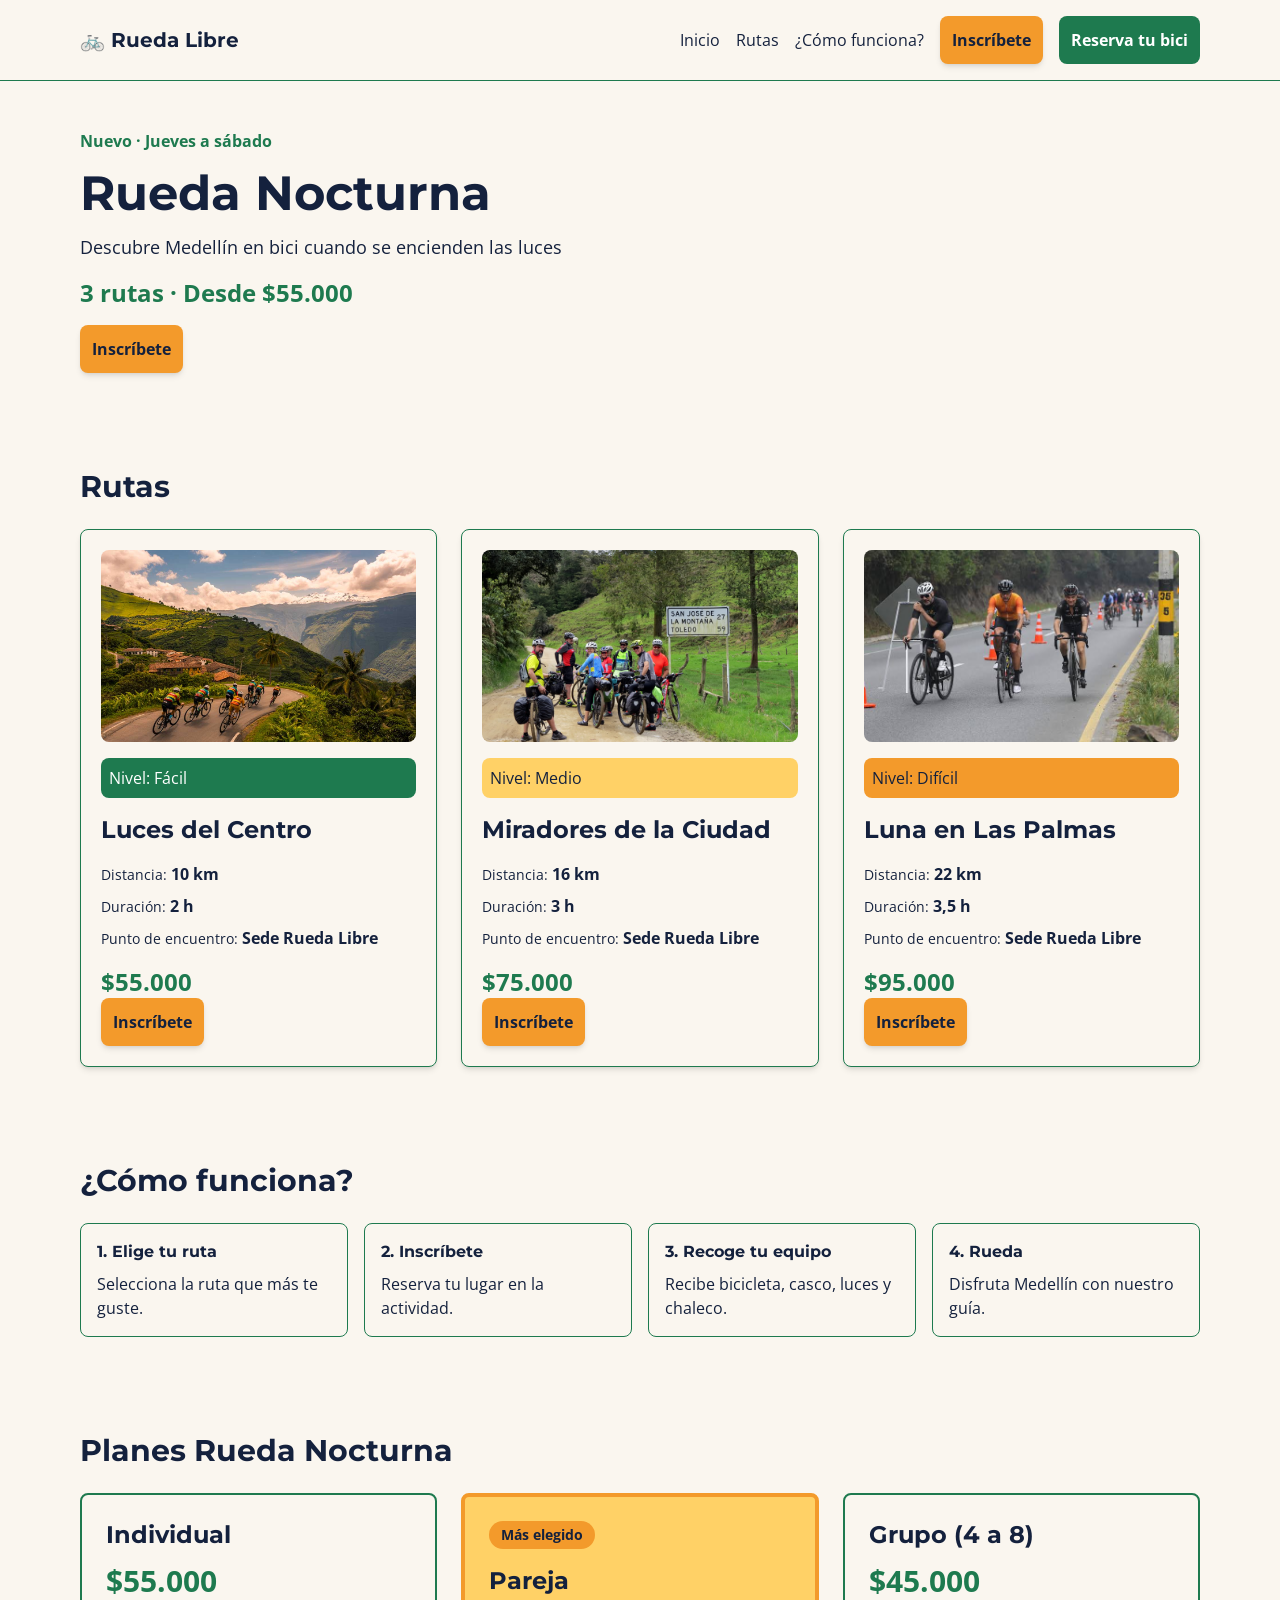
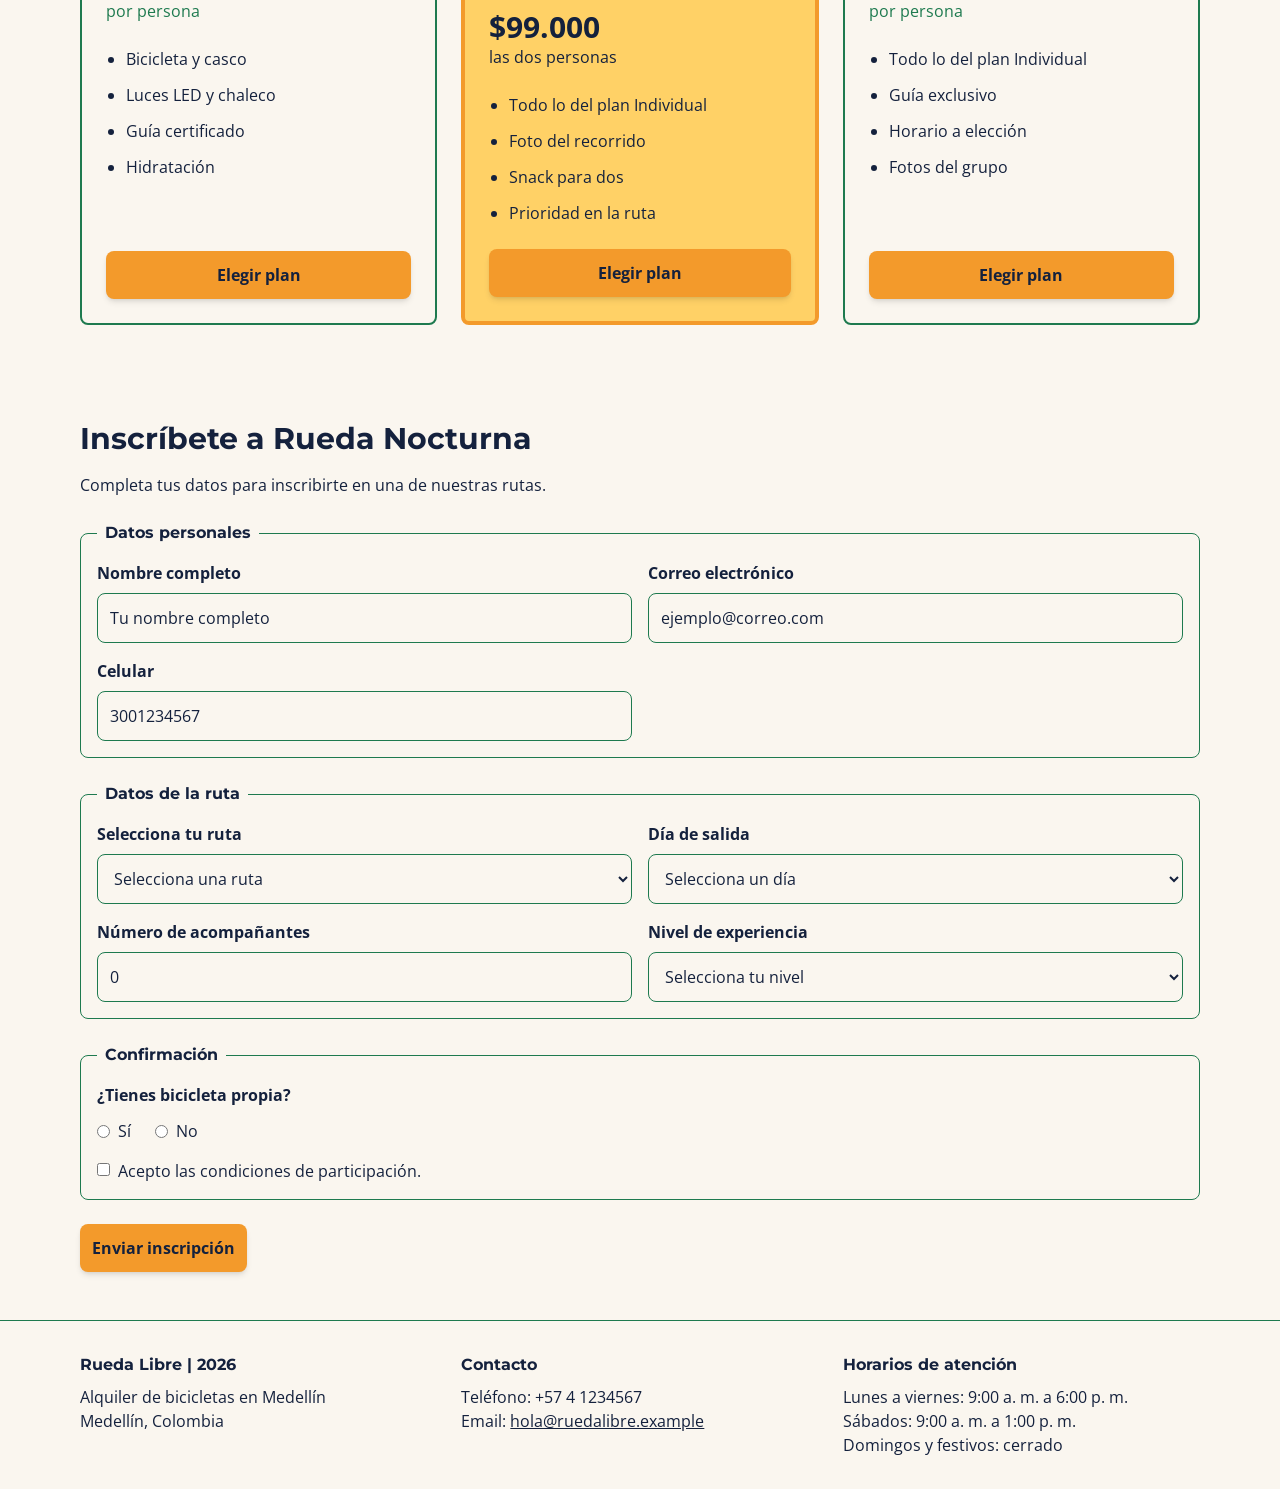
==== commit 3ee45aa7: "feat: se agregaron planes en Rueda Nocturna" ====
--- a/nocturna/index.html
+++ b/nocturna/index.html
@@ -226,6 +226,110 @@
             </div>
         </section>
 
+
+        <section id="planes" class="py-8 md:py-12 bg-crema text-azul-noche dark:bg-azul-noche dark:text-white">
+
+            <div class="max-w-6xl mx-auto px-4">
+
+                <h2 class="text-3xl font-bold font-titulos mb-6">
+                    Planes Rueda Nocturna
+                </h2>
+
+                <div class="grid grid-cols-1 lg:grid-cols-3 gap-6 items-stretch">
+
+                    <div
+                        class="flex flex-col h-full p-6 rounded-lg border-2 border-verde-ruta bg-crema text-azul-noche dark:bg-azul-noche dark:text-white">
+
+                        <h3 class="text-2xl font-bold font-titulos mb-3">
+                            Individual
+                        </h3>
+
+                        <p class="text-3xl font-bold text-verde-ruta dark:text-amarillo-farol mb-6">
+                            $55.000
+                            <span class="block text-base font-normal">
+                                por persona
+                            </span>
+                        </p>
+
+                        <ul class="flex flex-col gap-3 mb-6 list-disc pl-5">
+                            <li>Bicicleta y casco</li>
+                            <li>Luces LED y chaleco</li>
+                            <li>Guía certificado</li>
+                            <li>Hidratación</li>
+                        </ul>
+
+                        <a href="#inscripcion" class="btn-principal mt-auto text-center">
+                            Elegir plan
+                        </a>
+
+                    </div>
+
+                    <div
+                        class="flex flex-col h-full p-6 rounded-lg border-4 border-naranja-pedal bg-amarillo-farol text-azul-noche dark:bg-verde-ruta dark:text-white">
+
+                        <span
+                            class="self-start bg-naranja-pedal text-azul-noche text-sm font-bold px-3 py-1 rounded-full mb-4">
+                            Más elegido
+                        </span>
+
+                        <h3 class="text-2xl font-bold font-titulos mb-3">
+                            Pareja
+                        </h3>
+
+                        <p class="text-3xl font-bold mb-6">
+                            $99.000
+                            <span class="block text-base font-normal">
+                                las dos personas
+                            </span>
+                        </p>
+
+                        <ul class="flex flex-col gap-3 mb-6 list-disc pl-5">
+                            <li>Todo lo del plan Individual</li>
+                            <li>Foto del recorrido</li>
+                            <li>Snack para dos</li>
+                            <li>Prioridad en la ruta</li>
+                        </ul>
+
+                        <a href="#inscripcion" class="btn-principal mt-auto text-center">
+                            Elegir plan
+                        </a>
+
+                    </div>
+
+                    <div
+                        class="flex flex-col h-full p-6 rounded-lg border-2 border-verde-ruta bg-crema text-azul-noche dark:bg-azul-noche dark:text-white">
+
+                        <h3 class="text-2xl font-bold font-titulos mb-3">
+                            Grupo (4 a 8)
+                        </h3>
+
+                        <p class="text-3xl font-bold text-verde-ruta dark:text-amarillo-farol mb-6">
+                            $45.000
+                            <span class="block text-base font-normal">
+                                por persona
+                            </span>
+                        </p>
+
+                        <ul class="flex flex-col gap-3 mb-6 list-disc pl-5">
+                            <li>Todo lo del plan Individual</li>
+                            <li>Guía exclusivo</li>
+                            <li>Horario a elección</li>
+                            <li>Fotos del grupo</li>
+                        </ul>
+
+                        <a href="#inscripcion" class="btn-principal mt-auto text-center">
+                            Elegir plan
+                        </a>
+
+                    </div>
+
+                </div>
+
+            </div>
+
+        </section>
+
+
         <section id="inscripcion" class="py-8 md:py-12 bg-crema text-azul-noche dark:bg-azul-noche dark:text-white">
 
             <div class="max-w-6xl mx-auto px-4">
@@ -398,47 +502,48 @@
     </main>
 
 
-<footer class="bg-crema text-azul-noche dark:bg-azul-noche dark:text-white py-8 border-t border-verde-ruta dark:border-amarillo-farol">
-
-    <div class="max-w-6xl mx-auto px-4 grid grid-cols-1 sm:grid-cols-2 lg:grid-cols-3 gap-6">
-
-        <div>
-            <h3 class="font-bold font-titulos mb-2">
-                Rueda Libre | 2026
-            </h3>
-            <p>Alquiler de bicicletas en Medellín</p>
-            <p>Medellín, Colombia</p>
+    <footer
+        class="bg-crema text-azul-noche dark:bg-azul-noche dark:text-white py-8 border-t border-verde-ruta dark:border-amarillo-farol">
+
+        <div class="max-w-6xl mx-auto px-4 grid grid-cols-1 sm:grid-cols-2 lg:grid-cols-3 gap-6">
+
+            <div>
+                <h3 class="font-bold font-titulos mb-2">
+                    Rueda Libre | 2026
+                </h3>
+                <p>Alquiler de bicicletas en Medellín</p>
+                <p>Medellín, Colombia</p>
+            </div>
+
+            <div>
+                <h3 class="font-bold font-titulos mb-2">
+                    Contacto
+                </h3>
+
+                <p>Teléfono: +57 4 1234567</p>
+
+                <p>
+                    Email:
+                    <a href="mailto:hola@ruedalibre.example"
+                        class="underline hover:text-verde-ruta dark:hover:text-amarillo-farol focus:ring-2 focus:ring-amarillo-farol">
+                        hola@ruedalibre.example
+                    </a>
+                </p>
+            </div>
+
+            <div>
+                <h3 class="font-bold font-titulos mb-2">
+                    Horarios de atención
+                </h3>
+
+                <p>Lunes a viernes: 9:00 a. m. a 6:00 p. m.</p>
+                <p>Sábados: 9:00 a. m. a 1:00 p. m.</p>
+                <p>Domingos y festivos: cerrado</p>
+            </div>
+
         </div>
 
-        <div>
-            <h3 class="font-bold font-titulos mb-2">
-                Contacto
-            </h3>
-
-            <p>Teléfono: +57 4 1234567</p>
-
-            <p>
-                Email:
-                <a href="mailto:hola@ruedalibre.example"
-                   class="underline hover:text-verde-ruta dark:hover:text-amarillo-farol focus:ring-2 focus:ring-amarillo-farol">
-                    hola@ruedalibre.example
-                </a>
-            </p>
-        </div>
-
-        <div>
-            <h3 class="font-bold font-titulos mb-2">
-                Horarios de atención
-            </h3>
-
-            <p>Lunes a viernes: 9:00 a. m. a 6:00 p. m.</p>
-            <p>Sábados: 9:00 a. m. a 1:00 p. m.</p>
-            <p>Domingos y festivos: cerrado</p>
-        </div>
-
-    </div>
-
-</footer>
+    </footer>
 
 </body>
 
--- a/nocturna/src/output.css
+++ b/nocturna/src/output.css
@@ -1,2 +1,771 @@
 /*! tailwindcss v4.3.5 | MIT License | https://tailwindcss.com */
-@import "https://fonts.googleapis.com/css2?family=Montserrat:wght@400;700&family=Open+Sans:wght@400;600;700&display=swap";@layer properties{@supports (((-webkit-hyphens:none)) and (not (margin-trim:block))) or ((-moz-orient:inline) and (not (color:rgb(from red r g b)))){*,:before,:after,::backdrop{--tw-space-y-reverse:0;--tw-border-style:solid;--tw-leading:initial;--tw-font-weight:initial;--tw-tracking:initial;--tw-shadow:0 0 #0000;--tw-shadow-color:initial;--tw-shadow-alpha:100%;--tw-inset-shadow:0 0 #0000;--tw-inset-shadow-color:initial;--tw-inset-shadow-alpha:100%;--tw-ring-color:initial;--tw-ring-shadow:0 0 #0000;--tw-inset-ring-color:initial;--tw-inset-ring-shadow:0 0 #0000;--tw-ring-inset:initial;--tw-ring-offset-width:0px;--tw-ring-offset-color:#fff;--tw-ring-offset-shadow:0 0 #0000}}}@layer theme{:root,:host{--font-sans:-apple-system, BlinkMacSystemFont, "Segoe UI", Roboto, "Helvetica Neue", "Noto Sans", Arial, sans-serif, "Apple Color Emoji", "Segoe UI Emoji", "Segoe UI Symbol", "Noto Color Emoji";--font-mono:ui-monospace, SFMono-Regular, Menlo, Monaco, Consolas, "Liberation Mono", "Courier New", monospace;--color-orange-400:oklch(75% .183 55.934);--color-green-400:oklch(79.2% .209 151.711);--color-slate-300:oklch(86.9% .022 252.894);--color-slate-900:oklch(20.8% .042 265.755);--color-slate-950:oklch(12.9% .042 264.695);--color-black:#000;--color-white:#fff;--spacing:.25rem;--container-2xl:42rem;--container-4xl:56rem;--container-6xl:72rem;--text-sm:.875rem;--text-sm--line-height:calc(1.25 / .875);--text-base:1rem;--text-base--line-height:calc(1.5 / 1);--text-lg:1.125rem;--text-lg--line-height:calc(1.75 / 1.125);--text-xl:1.25rem;--text-xl--line-height:calc(1.75 / 1.25);--text-2xl:1.5rem;--text-2xl--line-height:calc(2 / 1.5);--text-3xl:1.875rem;--text-3xl--line-height:calc(2.25 / 1.875);--text-4xl:2.25rem;--text-4xl--line-height:calc(2.5 / 2.25);--text-5xl:3rem;--text-5xl--line-height:1;--font-weight-semibold:600;--font-weight-bold:700;--tracking-tight:-.025em;--tracking-widest:.1em;--leading-relaxed:1.625;--radius-lg:.5rem;--radius-2xl:1rem;--default-font-family:var(--font-sans);--default-mono-font-family:var(--font-mono);--color-verde-ruta:#1e7a4f;--color-naranja-pedal:#f39a2b;--color-azul-noche:#14213d;--color-crema:#faf6ef;--color-amarillo-farol:#ffd166;--font-titulos:"Montserrat", sans-serif;--font-textos:"Open Sans", sans-serif}}@layer base{*,:after,:before,::backdrop{box-sizing:border-box;border:0 solid;margin:0;padding:0}::file-selector-button{box-sizing:border-box;border:0 solid;margin:0;padding:0}html,:host{-webkit-text-size-adjust:100%;tab-size:4;line-height:1.5;font-family:var(--default-font-family,-apple-system, BlinkMacSystemFont, "Segoe UI", Roboto, "Helvetica Neue", "Noto Sans", Arial, sans-serif, "Apple Color Emoji", "Segoe UI Emoji", "Segoe UI Symbol", "Noto Color Emoji");font-feature-settings:var(--default-font-feature-settings,normal);font-variation-settings:var(--default-font-variation-settings,normal);-webkit-tap-highlight-color:transparent}hr{height:0;color:inherit;border-top-width:1px}abbr:where([title]){-webkit-text-decoration:underline dotted;text-decoration:underline dotted}h1,h2,h3,h4,h5,h6{font-size:inherit;font-weight:inherit}a{color:inherit;-webkit-text-decoration:inherit;-webkit-text-decoration:inherit;-webkit-text-decoration:inherit;text-decoration:inherit}b,strong{font-weight:bolder}code,kbd,samp,pre{font-family:var(--default-mono-font-family,ui-monospace, SFMono-Regular, Menlo, Monaco, Consolas, "Liberation Mono", "Courier New", monospace);font-feature-settings:var(--default-mono-font-feature-settings,normal);font-variation-settings:var(--default-mono-font-variation-settings,normal);font-size:1em}small{font-size:80%}sub,sup{vertical-align:baseline;font-size:75%;line-height:0;position:relative}sub{bottom:-.25em}sup{top:-.5em}table{text-indent:0;border-color:inherit;border-collapse:collapse}:-moz-focusring:where(:not(iframe)){outline:auto}progress{vertical-align:baseline}summary{display:list-item}ol,ul,menu{list-style:none}img,svg,video,canvas,audio,iframe,embed,object{vertical-align:middle;display:block}img,video{max-width:100%;height:auto}button,input,select,optgroup,textarea{font:inherit;font-feature-settings:inherit;font-variation-settings:inherit;letter-spacing:inherit;color:inherit;opacity:1;background-color:#0000;border-radius:0}::file-selector-button{font:inherit;font-feature-settings:inherit;font-variation-settings:inherit;letter-spacing:inherit;color:inherit;opacity:1;background-color:#0000;border-radius:0}:where(select:is([multiple],[size])) optgroup{font-weight:bolder}:where(select:is([multiple],[size])) optgroup option{padding-inline-start:20px}::file-selector-button{margin-inline-end:4px}::placeholder{opacity:1}@supports (not ((-webkit-appearance:-apple-pay-button))) or (contain-intrinsic-size:1px){::placeholder{color:currentColor}@supports (color:color-mix(in lab, red, red)){::placeholder{color:color-mix(in oklab, currentcolor 50%, transparent)}}}textarea{resize:vertical}::-webkit-search-decoration{-webkit-appearance:none}::-webkit-date-and-time-value{min-height:1lh;text-align:inherit}::-webkit-datetime-edit{display:inline-flex}::-webkit-datetime-edit-fields-wrapper{padding:0}::-webkit-datetime-edit{padding-block:0}::-webkit-datetime-edit-year-field{padding-block:0}::-webkit-datetime-edit-month-field{padding-block:0}::-webkit-datetime-edit-day-field{padding-block:0}::-webkit-datetime-edit-hour-field{padding-block:0}::-webkit-datetime-edit-minute-field{padding-block:0}::-webkit-datetime-edit-second-field{padding-block:0}::-webkit-datetime-edit-millisecond-field{padding-block:0}::-webkit-datetime-edit-meridiem-field{padding-block:0}::-webkit-calendar-picker-indicator{line-height:1}:-moz-ui-invalid{box-shadow:none}button,input:where([type=button],[type=reset],[type=submit]){appearance:button}::file-selector-button{appearance:button}::-webkit-inner-spin-button{height:auto}::-webkit-outer-spin-button{height:auto}[hidden]:where(:not([hidden=until-found])){display:none!important}}@layer components{.btn-principal{border-radius:var(--radius-lg);background-color:var(--color-naranja-pedal);padding:calc(var(--spacing) * 3);--tw-font-weight:var(--font-weight-bold);font-weight:var(--font-weight-bold);color:var(--color-azul-noche);--tw-shadow:0 4px 6px -1px var(--tw-shadow-color,#0000001a), 0 2px 4px -2px var(--tw-shadow-color,#0000001a);box-shadow:var(--tw-inset-shadow), var(--tw-inset-ring-shadow), var(--tw-ring-offset-shadow), var(--tw-ring-shadow), var(--tw-shadow);display:inline-block}@media (hover:hover){.btn-principal:hover{background-color:var(--color-amarillo-farol)}}.btn-principal:focus{--tw-ring-shadow:var(--tw-ring-inset, ) 0 0 0 calc(4px + var(--tw-ring-offset-width)) var(--tw-ring-color,currentcolor);box-shadow:var(--tw-inset-shadow), var(--tw-inset-ring-shadow), var(--tw-ring-offset-shadow), var(--tw-ring-shadow), var(--tw-shadow);--tw-ring-color:var(--color-amarillo-farol)}}@layer utilities{.mx-auto{margin-inline:auto}.mt-1{margin-top:var(--spacing)}.mt-2{margin-top:calc(var(--spacing) * 2)}.mt-4{margin-top:calc(var(--spacing) * 4)}.mb-2{margin-bottom:calc(var(--spacing) * 2)}.mb-3{margin-bottom:calc(var(--spacing) * 3)}.mb-4{margin-bottom:calc(var(--spacing) * 4)}.mb-6{margin-bottom:calc(var(--spacing) * 6)}.mb-8{margin-bottom:calc(var(--spacing) * 8)}.block{display:block}.flex{display:flex}.grid{display:grid}.hidden{display:none}.inline-block{display:inline-block}.h-48{height:calc(var(--spacing) * 48)}.min-h-screen{min-height:100vh}.w-full{width:100%}.max-w-2xl{max-width:var(--container-2xl)}.max-w-4xl{max-width:var(--container-4xl)}.max-w-6xl{max-width:var(--container-6xl)}.grid-cols-1{grid-template-columns:repeat(1,minmax(0,1fr))}.flex-col{flex-direction:column}.flex-wrap{flex-wrap:wrap}.items-center{align-items:center}.items-start{align-items:flex-start}.justify-between{justify-content:space-between}.gap-2{gap:calc(var(--spacing) * 2)}.gap-3{gap:calc(var(--spacing) * 3)}.gap-4{gap:calc(var(--spacing) * 4)}.gap-6{gap:calc(var(--spacing) * 6)}:where(.space-y-2>:not(:last-child)){--tw-space-y-reverse:0;margin-block-start:calc(calc(var(--spacing) * 2) * var(--tw-space-y-reverse));margin-block-end:calc(calc(var(--spacing) * 2) * calc(1 - var(--tw-space-y-reverse)))}:where(.space-y-6>:not(:last-child)){--tw-space-y-reverse:0;margin-block-start:calc(calc(var(--spacing) * 6) * var(--tw-space-y-reverse));margin-block-end:calc(calc(var(--spacing) * 6) * calc(1 - var(--tw-space-y-reverse)))}.rounded{border-radius:.25rem}.rounded-2xl{border-radius:var(--radius-2xl)}.rounded-lg{border-radius:var(--radius-lg)}.border{border-style:var(--tw-border-style);border-width:1px}.border-2{border-style:var(--tw-border-style);border-width:2px}.border-t{border-top-style:var(--tw-border-style);border-top-width:1px}.border-b{border-bottom-style:var(--tw-border-style);border-bottom-width:1px}.border-l-4{border-left-style:var(--tw-border-style);border-left-width:4px}.border-azul-noche{border-color:var(--color-azul-noche)}.border-naranja-pedal{border-color:var(--color-naranja-pedal)}.border-verde-ruta{border-color:var(--color-verde-ruta)}.bg-amarillo-farol{background-color:var(--color-amarillo-farol)}.bg-crema{background-color:var(--color-crema)}.bg-naranja-pedal{background-color:var(--color-naranja-pedal)}.bg-orange-400{background-color:var(--color-orange-400)}.bg-slate-900{background-color:var(--color-slate-900)}.bg-slate-950{background-color:var(--color-slate-950)}.bg-verde-ruta{background-color:var(--color-verde-ruta)}.object-cover{object-fit:cover}.p-2{padding:calc(var(--spacing) * 2)}.p-3{padding:calc(var(--spacing) * 3)}.p-4{padding:calc(var(--spacing) * 4)}.p-5{padding:calc(var(--spacing) * 5)}.p-6{padding:calc(var(--spacing) * 6)}.p-8{padding:calc(var(--spacing) * 8)}.px-2{padding-inline:calc(var(--spacing) * 2)}.px-4{padding-inline:calc(var(--spacing) * 4)}.py-8{padding-block:calc(var(--spacing) * 8)}.font-textos{font-family:var(--font-textos)}.font-titulos{font-family:var(--font-titulos)}.text-2xl{font-size:var(--text-2xl);line-height:var(--tw-leading,var(--text-2xl--line-height))}.text-3xl{font-size:var(--text-3xl);line-height:var(--tw-leading,var(--text-3xl--line-height))}.text-4xl{font-size:var(--text-4xl);line-height:var(--tw-leading,var(--text-4xl--line-height))}.text-lg{font-size:var(--text-lg);line-height:var(--tw-leading,var(--text-lg--line-height))}.text-sm{font-size:var(--text-sm);line-height:var(--tw-leading,var(--text-sm--line-height))}.text-xl{font-size:var(--text-xl);line-height:var(--tw-leading,var(--text-xl--line-height))}.leading-relaxed{--tw-leading:var(--leading-relaxed);line-height:var(--leading-relaxed)}.font-bold{--tw-font-weight:var(--font-weight-bold);font-weight:var(--font-weight-bold)}.font-semibold{--tw-font-weight:var(--font-weight-semibold);font-weight:var(--font-weight-semibold)}.tracking-tight{--tw-tracking:var(--tracking-tight);letter-spacing:var(--tracking-tight)}.tracking-widest{--tw-tracking:var(--tracking-widest);letter-spacing:var(--tracking-widest)}.text-azul-noche{color:var(--color-azul-noche)}.text-black{color:var(--color-black)}.text-green-400{color:var(--color-green-400)}.text-orange-400{color:var(--color-orange-400)}.text-slate-300{color:var(--color-slate-300)}.text-verde-ruta{color:var(--color-verde-ruta)}.text-white{color:var(--color-white)}.uppercase{text-transform:uppercase}.accent-verde-ruta{accent-color:var(--color-verde-ruta)}.shadow-md{--tw-shadow:0 4px 6px -1px var(--tw-shadow-color,#0000001a), 0 2px 4px -2px var(--tw-shadow-color,#0000001a);box-shadow:var(--tw-inset-shadow), var(--tw-inset-ring-shadow), var(--tw-ring-offset-shadow), var(--tw-ring-shadow), var(--tw-shadow)}@media (hover:hover){.hover\:bg-amarillo-farol:hover{background-color:var(--color-amarillo-farol)}.hover\:bg-azul-noche:hover{background-color:var(--color-azul-noche)}.hover\:bg-naranja-pedal:hover{background-color:var(--color-naranja-pedal)}.hover\:text-azul-noche:hover{color:var(--color-azul-noche)}.hover\:text-white:hover{color:var(--color-white)}.hover\:underline:hover{text-decoration-line:underline}.hover\:shadow-xl:hover{--tw-shadow:0 20px 25px -5px var(--tw-shadow-color,#0000001a), 0 8px 10px -6px var(--tw-shadow-color,#0000001a);box-shadow:var(--tw-inset-shadow), var(--tw-inset-ring-shadow), var(--tw-ring-offset-shadow), var(--tw-ring-shadow), var(--tw-shadow)}}.focus\:ring-4:focus{--tw-ring-shadow:var(--tw-ring-inset, ) 0 0 0 calc(4px + var(--tw-ring-offset-width)) var(--tw-ring-color,currentcolor);box-shadow:var(--tw-inset-shadow), var(--tw-inset-ring-shadow), var(--tw-ring-offset-shadow), var(--tw-ring-shadow), var(--tw-shadow)}.focus\:ring-amarillo-farol:focus{--tw-ring-color:var(--color-amarillo-farol)}.focus\:outline-none:focus{--tw-outline-style:none;outline-style:none}@media (min-width:40rem){.sm\:grid-cols-2{grid-template-columns:repeat(2,minmax(0,1fr))}.sm\:flex-row{flex-direction:row}.sm\:text-4xl{font-size:var(--text-4xl);line-height:var(--tw-leading,var(--text-4xl--line-height))}}@media (min-width:48rem){.md\:inline{display:inline}.md\:grid-cols-2{grid-template-columns:repeat(2,minmax(0,1fr))}.md\:flex-row{flex-direction:row}.md\:py-12{padding-block:calc(var(--spacing) * 12)}.md\:text-base{font-size:var(--text-base);line-height:var(--tw-leading,var(--text-base--line-height))}}@media (min-width:64rem){.lg\:grid-cols-3{grid-template-columns:repeat(3,minmax(0,1fr))}.lg\:grid-cols-4{grid-template-columns:repeat(4,minmax(0,1fr))}.lg\:text-5xl{font-size:var(--text-5xl);line-height:var(--tw-leading,var(--text-5xl--line-height))}}@media (prefers-color-scheme:dark){.dark\:border-amarillo-farol{border-color:var(--color-amarillo-farol)}.dark\:bg-azul-noche{background-color:var(--color-azul-noche)}.dark\:text-amarillo-farol{color:var(--color-amarillo-farol)}.dark\:text-white{color:var(--color-white)}@media (hover:hover){.dark\:hover\:bg-amarillo-farol:hover{background-color:var(--color-amarillo-farol)}.dark\:hover\:bg-crema:hover{background-color:var(--color-crema)}.dark\:hover\:text-azul-noche:hover{color:var(--color-azul-noche)}}}}@property --tw-space-y-reverse{syntax:"*";inherits:false;initial-value:0}@property --tw-border-style{syntax:"*";inherits:false;initial-value:solid}@property --tw-leading{syntax:"*";inherits:false}@property --tw-font-weight{syntax:"*";inherits:false}@property --tw-tracking{syntax:"*";inherits:false}@property --tw-shadow{syntax:"*";inherits:false;initial-value:0 0 #0000}@property --tw-shadow-color{syntax:"*";inherits:false}@property --tw-shadow-alpha{syntax:"<percentage>";inherits:false;initial-value:100%}@property --tw-inset-shadow{syntax:"*";inherits:false;initial-value:0 0 #0000}@property --tw-inset-shadow-color{syntax:"*";inherits:false}@property --tw-inset-shadow-alpha{syntax:"<percentage>";inherits:false;initial-value:100%}@property --tw-ring-color{syntax:"*";inherits:false}@property --tw-ring-shadow{syntax:"*";inherits:false;initial-value:0 0 #0000}@property --tw-inset-ring-color{syntax:"*";inherits:false}@property --tw-inset-ring-shadow{syntax:"*";inherits:false;initial-value:0 0 #0000}@property --tw-ring-inset{syntax:"*";inherits:false}@property --tw-ring-offset-width{syntax:"<length>";inherits:false;initial-value:0}@property --tw-ring-offset-color{syntax:"*";inherits:false;initial-value:#fff}@property --tw-ring-offset-shadow{syntax:"*";inherits:false;initial-value:0 0 #0000}+@import url('https://fonts.googleapis.com/css2?family=Montserrat:wght@400;700&family=Open+Sans:wght@400;600;700&display=swap');
+@layer properties;
+@layer theme, base, components, utilities;
+@layer theme {
+  :root, :host {
+    --font-sans: -apple-system, BlinkMacSystemFont, "Segoe UI", Roboto, "Helvetica Neue",
+      "Noto Sans", Arial, sans-serif, "Apple Color Emoji", "Segoe UI Emoji",
+      "Segoe UI Symbol", "Noto Color Emoji";
+    --font-mono: ui-monospace, SFMono-Regular, Menlo, Monaco, Consolas, "Liberation Mono",
+      "Courier New", monospace;
+    --color-orange-400: oklch(75% 0.183 55.934);
+    --color-green-400: oklch(79.2% 0.209 151.711);
+    --color-slate-300: oklch(86.9% 0.022 252.894);
+    --color-slate-900: oklch(20.8% 0.042 265.755);
+    --color-slate-950: oklch(12.9% 0.042 264.695);
+    --color-black: #000;
+    --color-white: #fff;
+    --spacing: 0.25rem;
+    --container-2xl: 42rem;
+    --container-4xl: 56rem;
+    --container-6xl: 72rem;
+    --text-sm: 0.875rem;
+    --text-sm--line-height: calc(1.25 / 0.875);
+    --text-base: 1rem;
+    --text-base--line-height: calc(1.5 / 1);
+    --text-lg: 1.125rem;
+    --text-lg--line-height: calc(1.75 / 1.125);
+    --text-xl: 1.25rem;
+    --text-xl--line-height: calc(1.75 / 1.25);
+    --text-2xl: 1.5rem;
+    --text-2xl--line-height: calc(2 / 1.5);
+    --text-3xl: 1.875rem;
+    --text-3xl--line-height: calc(2.25 / 1.875);
+    --text-4xl: 2.25rem;
+    --text-4xl--line-height: calc(2.5 / 2.25);
+    --text-5xl: 3rem;
+    --text-5xl--line-height: 1;
+    --font-weight-normal: 400;
+    --font-weight-semibold: 600;
+    --font-weight-bold: 700;
+    --tracking-tight: -0.025em;
+    --tracking-widest: 0.1em;
+    --leading-relaxed: 1.625;
+    --radius-lg: 0.5rem;
+    --radius-2xl: 1rem;
+    --default-font-family: var(--font-sans);
+    --default-mono-font-family: var(--font-mono);
+    --color-verde-ruta: #1E7A4F;
+    --color-naranja-pedal: #F39A2B;
+    --color-azul-noche: #14213D;
+    --color-crema: #FAF6EF;
+    --color-amarillo-farol: #FFD166;
+    --font-titulos: "Montserrat", sans-serif;
+    --font-textos: "Open Sans", sans-serif;
+  }
+}
+@layer base {
+  *, ::after, ::before, ::backdrop, ::file-selector-button {
+    box-sizing: border-box;
+    margin: 0;
+    padding: 0;
+    border: 0 solid;
+  }
+  html, :host {
+    line-height: 1.5;
+    -webkit-text-size-adjust: 100%;
+    tab-size: 4;
+    font-family: var(--default-font-family, -apple-system, BlinkMacSystemFont, "Segoe UI", Roboto, "Helvetica Neue", "Noto Sans", Arial, sans-serif, "Apple Color Emoji", "Segoe UI Emoji", "Segoe UI Symbol", "Noto Color Emoji");
+    font-feature-settings: var(--default-font-feature-settings, normal);
+    font-variation-settings: var(--default-font-variation-settings, normal);
+    -webkit-tap-highlight-color: transparent;
+  }
+  hr {
+    height: 0;
+    color: inherit;
+    border-top-width: 1px;
+  }
+  abbr:where([title]) {
+    -webkit-text-decoration: underline dotted;
+    text-decoration: underline dotted;
+  }
+  h1, h2, h3, h4, h5, h6 {
+    font-size: inherit;
+    font-weight: inherit;
+  }
+  a {
+    color: inherit;
+    -webkit-text-decoration: inherit;
+    text-decoration: inherit;
+  }
+  b, strong {
+    font-weight: bolder;
+  }
+  code, kbd, samp, pre {
+    font-family: var(--default-mono-font-family, ui-monospace, SFMono-Regular, Menlo, Monaco, Consolas, "Liberation Mono", "Courier New", monospace);
+    font-feature-settings: var(--default-mono-font-feature-settings, normal);
+    font-variation-settings: var(--default-mono-font-variation-settings, normal);
+    font-size: 1em;
+  }
+  small {
+    font-size: 80%;
+  }
+  sub, sup {
+    font-size: 75%;
+    line-height: 0;
+    position: relative;
+    vertical-align: baseline;
+  }
+  sub {
+    bottom: -0.25em;
+  }
+  sup {
+    top: -0.5em;
+  }
+  table {
+    text-indent: 0;
+    border-color: inherit;
+    border-collapse: collapse;
+  }
+  :-moz-focusring:where(:not(iframe)) {
+    outline: auto;
+  }
+  progress {
+    vertical-align: baseline;
+  }
+  summary {
+    display: list-item;
+  }
+  ol, ul, menu {
+    list-style: none;
+  }
+  img, svg, video, canvas, audio, iframe, embed, object {
+    display: block;
+    vertical-align: middle;
+  }
+  img, video {
+    max-width: 100%;
+    height: auto;
+  }
+  button, input, select, optgroup, textarea, ::file-selector-button {
+    font: inherit;
+    font-feature-settings: inherit;
+    font-variation-settings: inherit;
+    letter-spacing: inherit;
+    color: inherit;
+    border-radius: 0;
+    background-color: transparent;
+    opacity: 1;
+  }
+  :where(select:is([multiple], [size])) optgroup {
+    font-weight: bolder;
+  }
+  :where(select:is([multiple], [size])) optgroup option {
+    padding-inline-start: 20px;
+  }
+  ::file-selector-button {
+    margin-inline-end: 4px;
+  }
+  ::placeholder {
+    opacity: 1;
+  }
+  @supports (not (-webkit-appearance: -apple-pay-button))  or (contain-intrinsic-size: 1px) {
+    ::placeholder {
+      color: currentcolor;
+      @supports (color: color-mix(in lab, red, red)) {
+        color: color-mix(in oklab, currentcolor 50%, transparent);
+      }
+    }
+  }
+  textarea {
+    resize: vertical;
+  }
+  ::-webkit-search-decoration {
+    -webkit-appearance: none;
+  }
+  ::-webkit-date-and-time-value {
+    min-height: 1lh;
+    text-align: inherit;
+  }
+  ::-webkit-datetime-edit {
+    display: inline-flex;
+  }
+  ::-webkit-datetime-edit-fields-wrapper {
+    padding: 0;
+  }
+  ::-webkit-datetime-edit, ::-webkit-datetime-edit-year-field, ::-webkit-datetime-edit-month-field, ::-webkit-datetime-edit-day-field, ::-webkit-datetime-edit-hour-field, ::-webkit-datetime-edit-minute-field, ::-webkit-datetime-edit-second-field, ::-webkit-datetime-edit-millisecond-field, ::-webkit-datetime-edit-meridiem-field {
+    padding-block: 0;
+  }
+  ::-webkit-calendar-picker-indicator {
+    line-height: 1;
+  }
+  :-moz-ui-invalid {
+    box-shadow: none;
+  }
+  button, input:where([type="button"], [type="reset"], [type="submit"]), ::file-selector-button {
+    appearance: button;
+  }
+  ::-webkit-inner-spin-button, ::-webkit-outer-spin-button {
+    height: auto;
+  }
+  [hidden]:where(:not([hidden="until-found"])) {
+    display: none !important;
+  }
+}
+@layer utilities {
+  .mx-auto {
+    margin-inline: auto;
+  }
+  .mt-1 {
+    margin-top: var(--spacing);
+  }
+  .mt-2 {
+    margin-top: calc(var(--spacing) * 2);
+  }
+  .mt-4 {
+    margin-top: calc(var(--spacing) * 4);
+  }
+  .mt-auto {
+    margin-top: auto;
+  }
+  .mb-2 {
+    margin-bottom: calc(var(--spacing) * 2);
+  }
+  .mb-3 {
+    margin-bottom: calc(var(--spacing) * 3);
+  }
+  .mb-4 {
+    margin-bottom: calc(var(--spacing) * 4);
+  }
+  .mb-6 {
+    margin-bottom: calc(var(--spacing) * 6);
+  }
+  .mb-8 {
+    margin-bottom: calc(var(--spacing) * 8);
+  }
+  .block {
+    display: block;
+  }
+  .flex {
+    display: flex;
+  }
+  .grid {
+    display: grid;
+  }
+  .hidden {
+    display: none;
+  }
+  .inline-block {
+    display: inline-block;
+  }
+  .h-48 {
+    height: calc(var(--spacing) * 48);
+  }
+  .h-full {
+    height: 100%;
+  }
+  .min-h-screen {
+    min-height: 100vh;
+  }
+  .w-full {
+    width: 100%;
+  }
+  .max-w-2xl {
+    max-width: var(--container-2xl);
+  }
+  .max-w-4xl {
+    max-width: var(--container-4xl);
+  }
+  .max-w-6xl {
+    max-width: var(--container-6xl);
+  }
+  .list-disc {
+    list-style-type: disc;
+  }
+  .grid-cols-1 {
+    grid-template-columns: repeat(1, minmax(0, 1fr));
+  }
+  .flex-col {
+    flex-direction: column;
+  }
+  .flex-wrap {
+    flex-wrap: wrap;
+  }
+  .items-center {
+    align-items: center;
+  }
+  .items-start {
+    align-items: flex-start;
+  }
+  .items-stretch {
+    align-items: stretch;
+  }
+  .justify-between {
+    justify-content: space-between;
+  }
+  .gap-2 {
+    gap: calc(var(--spacing) * 2);
+  }
+  .gap-3 {
+    gap: calc(var(--spacing) * 3);
+  }
+  .gap-4 {
+    gap: calc(var(--spacing) * 4);
+  }
+  .gap-6 {
+    gap: calc(var(--spacing) * 6);
+  }
+  :where(.space-y-2 > :not(:last-child)) {
+    --tw-space-y-reverse: 0;
+    margin-block-start: calc(calc(var(--spacing) * 2) * var(--tw-space-y-reverse));
+    margin-block-end: calc(calc(var(--spacing) * 2) * calc(1 - var(--tw-space-y-reverse)));
+  }
+  :where(.space-y-6 > :not(:last-child)) {
+    --tw-space-y-reverse: 0;
+    margin-block-start: calc(calc(var(--spacing) * 6) * var(--tw-space-y-reverse));
+    margin-block-end: calc(calc(var(--spacing) * 6) * calc(1 - var(--tw-space-y-reverse)));
+  }
+  .self-start {
+    align-self: flex-start;
+  }
+  .rounded {
+    border-radius: 0.25rem;
+  }
+  .rounded-2xl {
+    border-radius: var(--radius-2xl);
+  }
+  .rounded-full {
+    border-radius: calc(infinity * 1px);
+  }
+  .rounded-lg {
+    border-radius: var(--radius-lg);
+  }
+  .border {
+    border-style: var(--tw-border-style);
+    border-width: 1px;
+  }
+  .border-2 {
+    border-style: var(--tw-border-style);
+    border-width: 2px;
+  }
+  .border-4 {
+    border-style: var(--tw-border-style);
+    border-width: 4px;
+  }
+  .border-t {
+    border-top-style: var(--tw-border-style);
+    border-top-width: 1px;
+  }
+  .border-b {
+    border-bottom-style: var(--tw-border-style);
+    border-bottom-width: 1px;
+  }
+  .border-l-4 {
+    border-left-style: var(--tw-border-style);
+    border-left-width: 4px;
+  }
+  .border-azul-noche {
+    border-color: var(--color-azul-noche);
+  }
+  .border-naranja-pedal {
+    border-color: var(--color-naranja-pedal);
+  }
+  .border-verde-ruta {
+    border-color: var(--color-verde-ruta);
+  }
+  .bg-amarillo-farol {
+    background-color: var(--color-amarillo-farol);
+  }
+  .bg-crema {
+    background-color: var(--color-crema);
+  }
+  .bg-naranja-pedal {
+    background-color: var(--color-naranja-pedal);
+  }
+  .bg-orange-400 {
+    background-color: var(--color-orange-400);
+  }
+  .bg-slate-900 {
+    background-color: var(--color-slate-900);
+  }
+  .bg-slate-950 {
+    background-color: var(--color-slate-950);
+  }
+  .bg-verde-ruta {
+    background-color: var(--color-verde-ruta);
+  }
+  .object-cover {
+    object-fit: cover;
+  }
+  .p-2 {
+    padding: calc(var(--spacing) * 2);
+  }
+  .p-3 {
+    padding: calc(var(--spacing) * 3);
+  }
+  .p-4 {
+    padding: calc(var(--spacing) * 4);
+  }
+  .p-5 {
+    padding: calc(var(--spacing) * 5);
+  }
+  .p-6 {
+    padding: calc(var(--spacing) * 6);
+  }
+  .p-8 {
+    padding: calc(var(--spacing) * 8);
+  }
+  .px-2 {
+    padding-inline: calc(var(--spacing) * 2);
+  }
+  .px-3 {
+    padding-inline: calc(var(--spacing) * 3);
+  }
+  .px-4 {
+    padding-inline: calc(var(--spacing) * 4);
+  }
+  .py-1 {
+    padding-block: var(--spacing);
+  }
+  .py-8 {
+    padding-block: calc(var(--spacing) * 8);
+  }
+  .pl-5 {
+    padding-left: calc(var(--spacing) * 5);
+  }
+  .text-center {
+    text-align: center;
+  }
+  .font-textos {
+    font-family: var(--font-textos);
+  }
+  .font-titulos {
+    font-family: var(--font-titulos);
+  }
+  .text-2xl {
+    font-size: var(--text-2xl);
+    line-height: var(--tw-leading, var(--text-2xl--line-height));
+  }
+  .text-3xl {
+    font-size: var(--text-3xl);
+    line-height: var(--tw-leading, var(--text-3xl--line-height));
+  }
+  .text-4xl {
+    font-size: var(--text-4xl);
+    line-height: var(--tw-leading, var(--text-4xl--line-height));
+  }
+  .text-base {
+    font-size: var(--text-base);
+    line-height: var(--tw-leading, var(--text-base--line-height));
+  }
+  .text-lg {
+    font-size: var(--text-lg);
+    line-height: var(--tw-leading, var(--text-lg--line-height));
+  }
+  .text-sm {
+    font-size: var(--text-sm);
+    line-height: var(--tw-leading, var(--text-sm--line-height));
+  }
+  .text-xl {
+    font-size: var(--text-xl);
+    line-height: var(--tw-leading, var(--text-xl--line-height));
+  }
+  .leading-relaxed {
+    --tw-leading: var(--leading-relaxed);
+    line-height: var(--leading-relaxed);
+  }
+  .font-bold {
+    --tw-font-weight: var(--font-weight-bold);
+    font-weight: var(--font-weight-bold);
+  }
+  .font-normal {
+    --tw-font-weight: var(--font-weight-normal);
+    font-weight: var(--font-weight-normal);
+  }
+  .font-semibold {
+    --tw-font-weight: var(--font-weight-semibold);
+    font-weight: var(--font-weight-semibold);
+  }
+  .tracking-tight {
+    --tw-tracking: var(--tracking-tight);
+    letter-spacing: var(--tracking-tight);
+  }
+  .tracking-widest {
+    --tw-tracking: var(--tracking-widest);
+    letter-spacing: var(--tracking-widest);
+  }
+  .text-azul-noche {
+    color: var(--color-azul-noche);
+  }
+  .text-black {
+    color: var(--color-black);
+  }
+  .text-green-400 {
+    color: var(--color-green-400);
+  }
+  .text-orange-400 {
+    color: var(--color-orange-400);
+  }
+  .text-slate-300 {
+    color: var(--color-slate-300);
+  }
+  .text-verde-ruta {
+    color: var(--color-verde-ruta);
+  }
+  .text-white {
+    color: var(--color-white);
+  }
+  .uppercase {
+    text-transform: uppercase;
+  }
+  .underline {
+    text-decoration-line: underline;
+  }
+  .accent-verde-ruta {
+    accent-color: var(--color-verde-ruta);
+  }
+  .shadow-md {
+    --tw-shadow: 0 4px 6px -1px var(--tw-shadow-color, rgb(0 0 0 / 0.1)), 0 2px 4px -2px var(--tw-shadow-color, rgb(0 0 0 / 0.1));
+    box-shadow: var(--tw-inset-shadow), var(--tw-inset-ring-shadow), var(--tw-ring-offset-shadow), var(--tw-ring-shadow), var(--tw-shadow);
+  }
+  @media (hover: hover) {
+    .hover\:bg-amarillo-farol:hover {
+      background-color: var(--color-amarillo-farol);
+    }
+    .hover\:bg-azul-noche:hover {
+      background-color: var(--color-azul-noche);
+    }
+    .hover\:bg-naranja-pedal:hover {
+      background-color: var(--color-naranja-pedal);
+    }
+    .hover\:text-azul-noche:hover {
+      color: var(--color-azul-noche);
+    }
+    .hover\:text-verde-ruta:hover {
+      color: var(--color-verde-ruta);
+    }
+    .hover\:text-white:hover {
+      color: var(--color-white);
+    }
+    .hover\:underline:hover {
+      text-decoration-line: underline;
+    }
+    .hover\:shadow-xl:hover {
+      --tw-shadow: 0 20px 25px -5px var(--tw-shadow-color, rgb(0 0 0 / 0.1)), 0 8px 10px -6px var(--tw-shadow-color, rgb(0 0 0 / 0.1));
+      box-shadow: var(--tw-inset-shadow), var(--tw-inset-ring-shadow), var(--tw-ring-offset-shadow), var(--tw-ring-shadow), var(--tw-shadow);
+    }
+  }
+  .focus\:ring-2:focus {
+    --tw-ring-shadow: var(--tw-ring-inset, ) 0 0 0 calc(2px + var(--tw-ring-offset-width)) var(--tw-ring-color, currentcolor);
+    box-shadow: var(--tw-inset-shadow), var(--tw-inset-ring-shadow), var(--tw-ring-offset-shadow), var(--tw-ring-shadow), var(--tw-shadow);
+  }
+  .focus\:ring-4:focus {
+    --tw-ring-shadow: var(--tw-ring-inset, ) 0 0 0 calc(4px + var(--tw-ring-offset-width)) var(--tw-ring-color, currentcolor);
+    box-shadow: var(--tw-inset-shadow), var(--tw-inset-ring-shadow), var(--tw-ring-offset-shadow), var(--tw-ring-shadow), var(--tw-shadow);
+  }
+  .focus\:ring-amarillo-farol:focus {
+    --tw-ring-color: var(--color-amarillo-farol);
+  }
+  .focus\:outline-none:focus {
+    --tw-outline-style: none;
+    outline-style: none;
+  }
+  @media (width >= 40rem) {
+    .sm\:grid-cols-2 {
+      grid-template-columns: repeat(2, minmax(0, 1fr));
+    }
+    .sm\:text-4xl {
+      font-size: var(--text-4xl);
+      line-height: var(--tw-leading, var(--text-4xl--line-height));
+    }
+  }
+  @media (width >= 48rem) {
+    .md\:inline {
+      display: inline;
+    }
+    .md\:grid-cols-2 {
+      grid-template-columns: repeat(2, minmax(0, 1fr));
+    }
+    .md\:flex-row {
+      flex-direction: row;
+    }
+    .md\:py-12 {
+      padding-block: calc(var(--spacing) * 12);
+    }
+    .md\:text-base {
+      font-size: var(--text-base);
+      line-height: var(--tw-leading, var(--text-base--line-height));
+    }
+  }
+  @media (width >= 64rem) {
+    .lg\:grid-cols-3 {
+      grid-template-columns: repeat(3, minmax(0, 1fr));
+    }
+    .lg\:grid-cols-4 {
+      grid-template-columns: repeat(4, minmax(0, 1fr));
+    }
+    .lg\:text-5xl {
+      font-size: var(--text-5xl);
+      line-height: var(--tw-leading, var(--text-5xl--line-height));
+    }
+  }
+  @media (prefers-color-scheme: dark) {
+    .dark\:border-amarillo-farol {
+      border-color: var(--color-amarillo-farol);
+    }
+    .dark\:bg-azul-noche {
+      background-color: var(--color-azul-noche);
+    }
+    .dark\:bg-verde-ruta {
+      background-color: var(--color-verde-ruta);
+    }
+    .dark\:text-amarillo-farol {
+      color: var(--color-amarillo-farol);
+    }
+    .dark\:text-white {
+      color: var(--color-white);
+    }
+    @media (hover: hover) {
+      .dark\:hover\:bg-amarillo-farol:hover {
+        background-color: var(--color-amarillo-farol);
+      }
+      .dark\:hover\:bg-crema:hover {
+        background-color: var(--color-crema);
+      }
+      .dark\:hover\:text-amarillo-farol:hover {
+        color: var(--color-amarillo-farol);
+      }
+      .dark\:hover\:text-azul-noche:hover {
+        color: var(--color-azul-noche);
+      }
+    }
+  }
+}
+@layer components {
+  .btn-principal {
+    display: inline-block;
+    border-radius: var(--radius-lg);
+    background-color: var(--color-naranja-pedal);
+    padding: calc(var(--spacing) * 3);
+    --tw-font-weight: var(--font-weight-bold);
+    font-weight: var(--font-weight-bold);
+    color: var(--color-azul-noche);
+    --tw-shadow: 0 4px 6px -1px var(--tw-shadow-color, rgb(0 0 0 / 0.1)), 0 2px 4px -2px var(--tw-shadow-color, rgb(0 0 0 / 0.1));
+    box-shadow: var(--tw-inset-shadow), var(--tw-inset-ring-shadow), var(--tw-ring-offset-shadow), var(--tw-ring-shadow), var(--tw-shadow);
+    &:hover {
+      @media (hover: hover) {
+        background-color: var(--color-amarillo-farol);
+      }
+    }
+    &:focus {
+      --tw-ring-shadow: var(--tw-ring-inset, ) 0 0 0 calc(4px + var(--tw-ring-offset-width)) var(--tw-ring-color, currentcolor);
+      box-shadow: var(--tw-inset-shadow), var(--tw-inset-ring-shadow), var(--tw-ring-offset-shadow), var(--tw-ring-shadow), var(--tw-shadow);
+    }
+    &:focus {
+      --tw-ring-color: var(--color-amarillo-farol);
+    }
+  }
+}
+@property --tw-space-y-reverse {
+  syntax: "*";
+  inherits: false;
+  initial-value: 0;
+}
+@property --tw-border-style {
+  syntax: "*";
+  inherits: false;
+  initial-value: solid;
+}
+@property --tw-leading {
+  syntax: "*";
+  inherits: false;
+}
+@property --tw-font-weight {
+  syntax: "*";
+  inherits: false;
+}
+@property --tw-tracking {
+  syntax: "*";
+  inherits: false;
+}
+@property --tw-shadow {
+  syntax: "*";
+  inherits: false;
+  initial-value: 0 0 #0000;
+}
+@property --tw-shadow-color {
+  syntax: "*";
+  inherits: false;
+}
+@property --tw-shadow-alpha {
+  syntax: "<percentage>";
+  inherits: false;
+  initial-value: 100%;
+}
+@property --tw-inset-shadow {
+  syntax: "*";
+  inherits: false;
+  initial-value: 0 0 #0000;
+}
+@property --tw-inset-shadow-color {
+  syntax: "*";
+  inherits: false;
+}
+@property --tw-inset-shadow-alpha {
+  syntax: "<percentage>";
+  inherits: false;
+  initial-value: 100%;
+}
+@property --tw-ring-color {
+  syntax: "*";
+  inherits: false;
+}
+@property --tw-ring-shadow {
+  syntax: "*";
+  inherits: false;
+  initial-value: 0 0 #0000;
+}
+@property --tw-inset-ring-color {
+  syntax: "*";
+  inherits: false;
+}
+@property --tw-inset-ring-shadow {
+  syntax: "*";
+  inherits: false;
+  initial-value: 0 0 #0000;
+}
+@property --tw-ring-inset {
+  syntax: "*";
+  inherits: false;
+}
+@property --tw-ring-offset-width {
+  syntax: "<length>";
+  inherits: false;
+  initial-value: 0px;
+}
+@property --tw-ring-offset-color {
+  syntax: "*";
+  inherits: false;
+  initial-value: #fff;
+}
+@property --tw-ring-offset-shadow {
+  syntax: "*";
+  inherits: false;
+  initial-value: 0 0 #0000;
+}
+@layer properties {
+  @supports ((-webkit-hyphens: none) and (not (margin-trim: block))) or ((-moz-orient: inline) and (not (color:rgb(from red r g b)))) {
+    *, ::before, ::after, ::backdrop {
+      --tw-space-y-reverse: 0;
+      --tw-border-style: solid;
+      --tw-leading: initial;
+      --tw-font-weight: initial;
+      --tw-tracking: initial;
+      --tw-shadow: 0 0 #0000;
+      --tw-shadow-color: initial;
+      --tw-shadow-alpha: 100%;
+      --tw-inset-shadow: 0 0 #0000;
+      --tw-inset-shadow-color: initial;
+      --tw-inset-shadow-alpha: 100%;
+      --tw-ring-color: initial;
+      --tw-ring-shadow: 0 0 #0000;
+      --tw-inset-ring-color: initial;
+      --tw-inset-ring-shadow: 0 0 #0000;
+      --tw-ring-inset: initial;
+      --tw-ring-offset-width: 0px;
+      --tw-ring-offset-color: #fff;
+      --tw-ring-offset-shadow: 0 0 #0000;
+    }
+  }
+}
